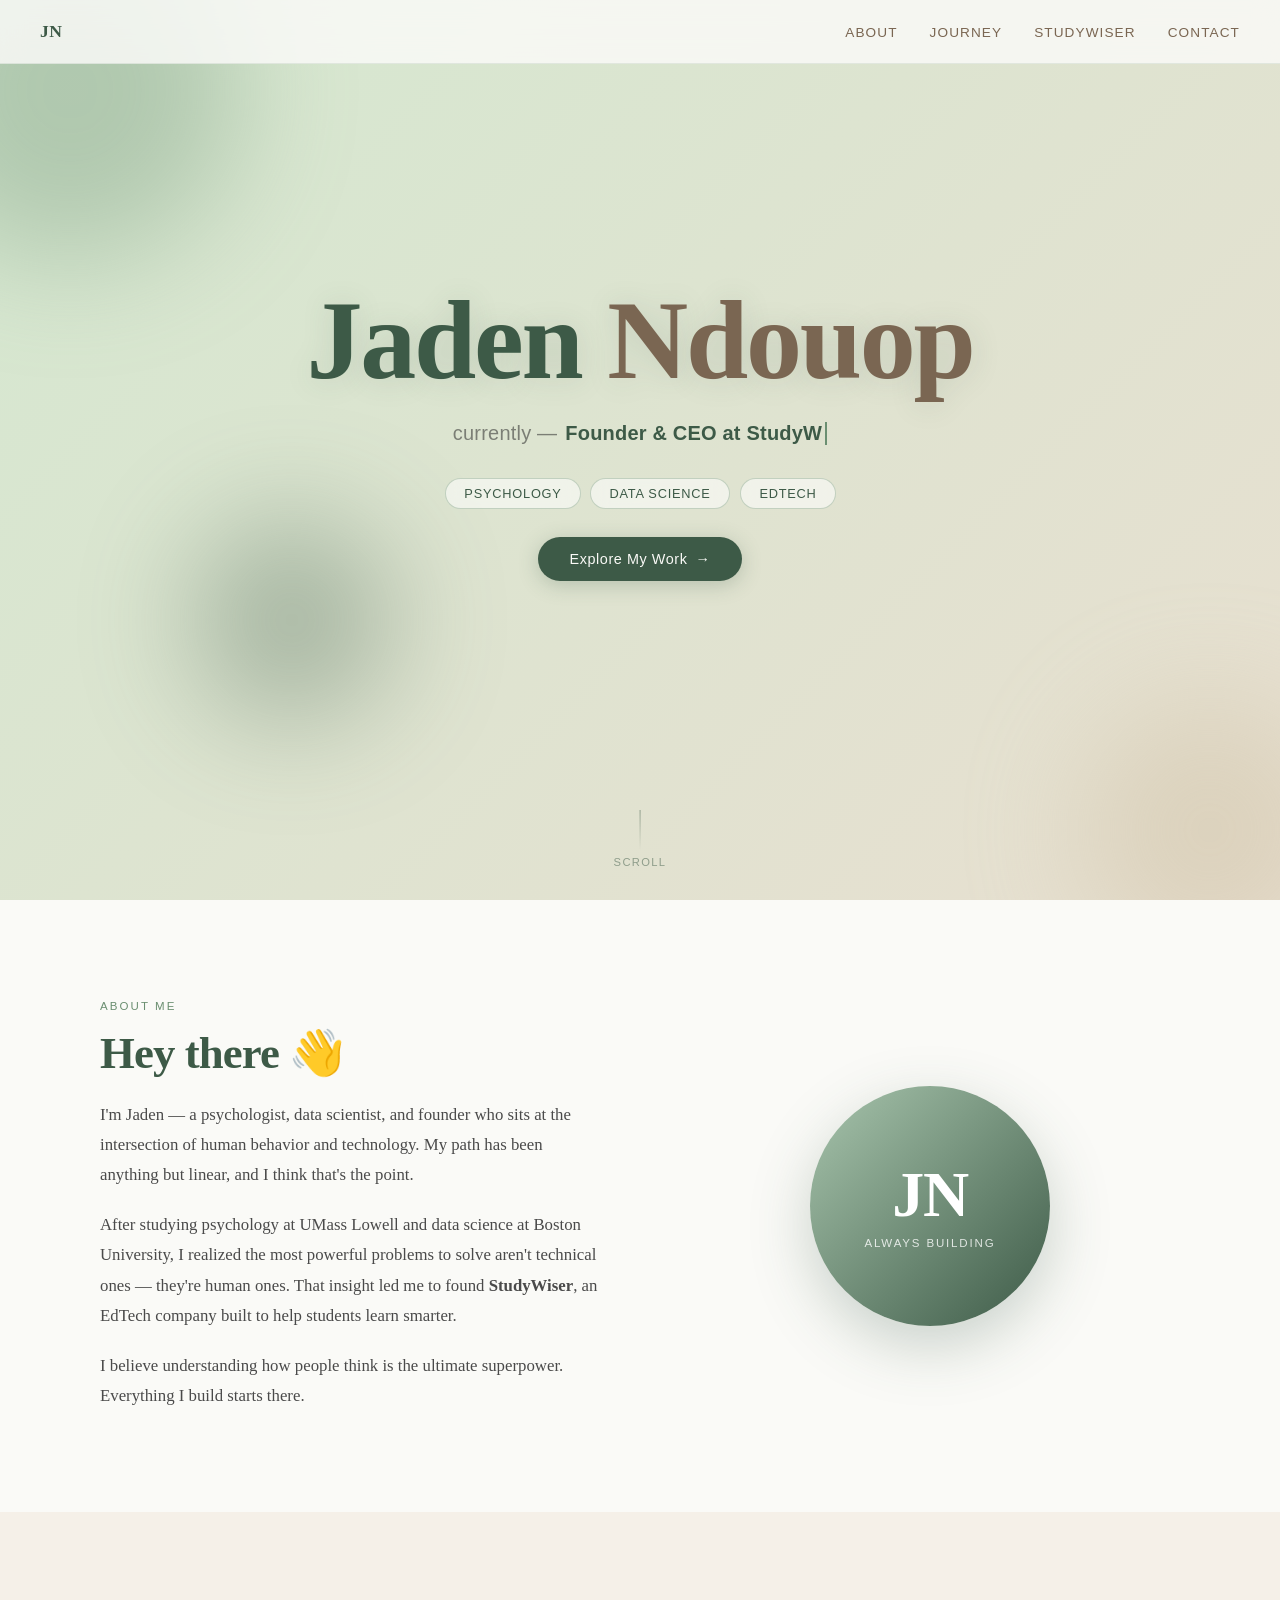
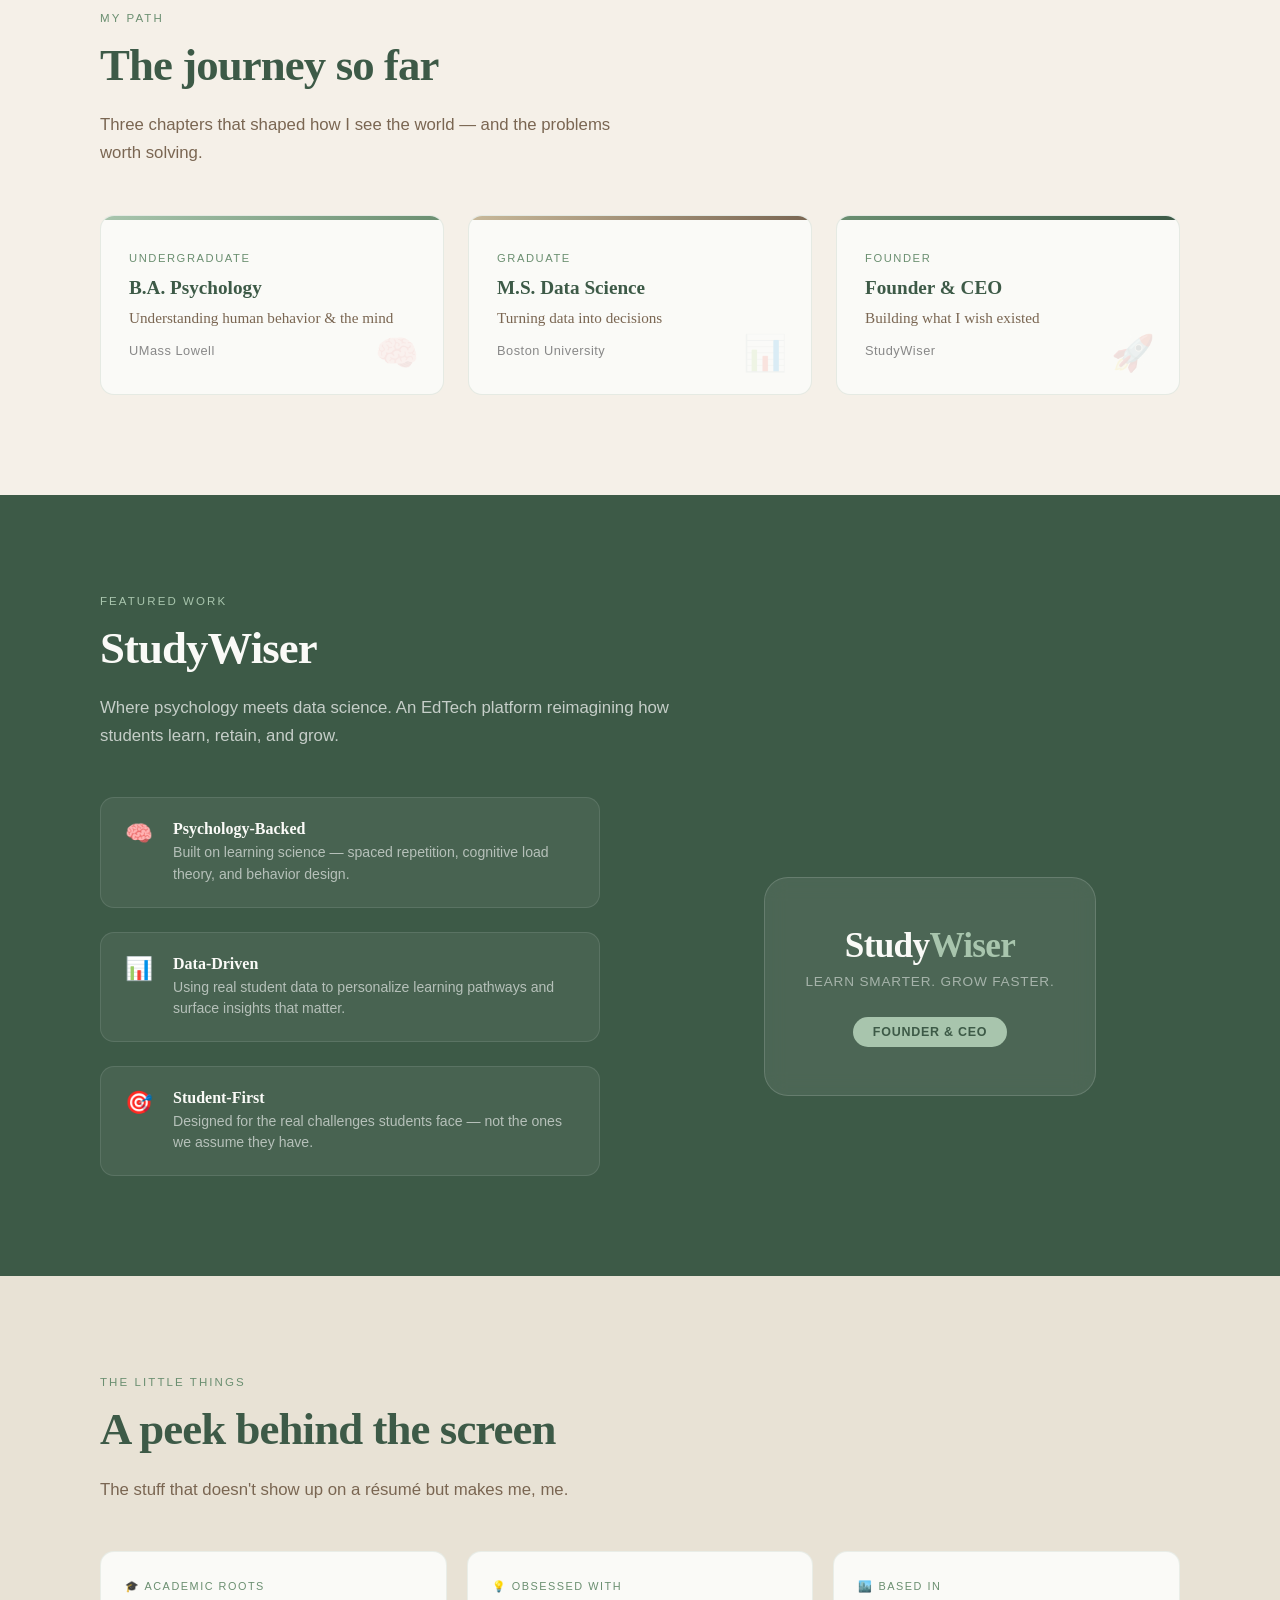
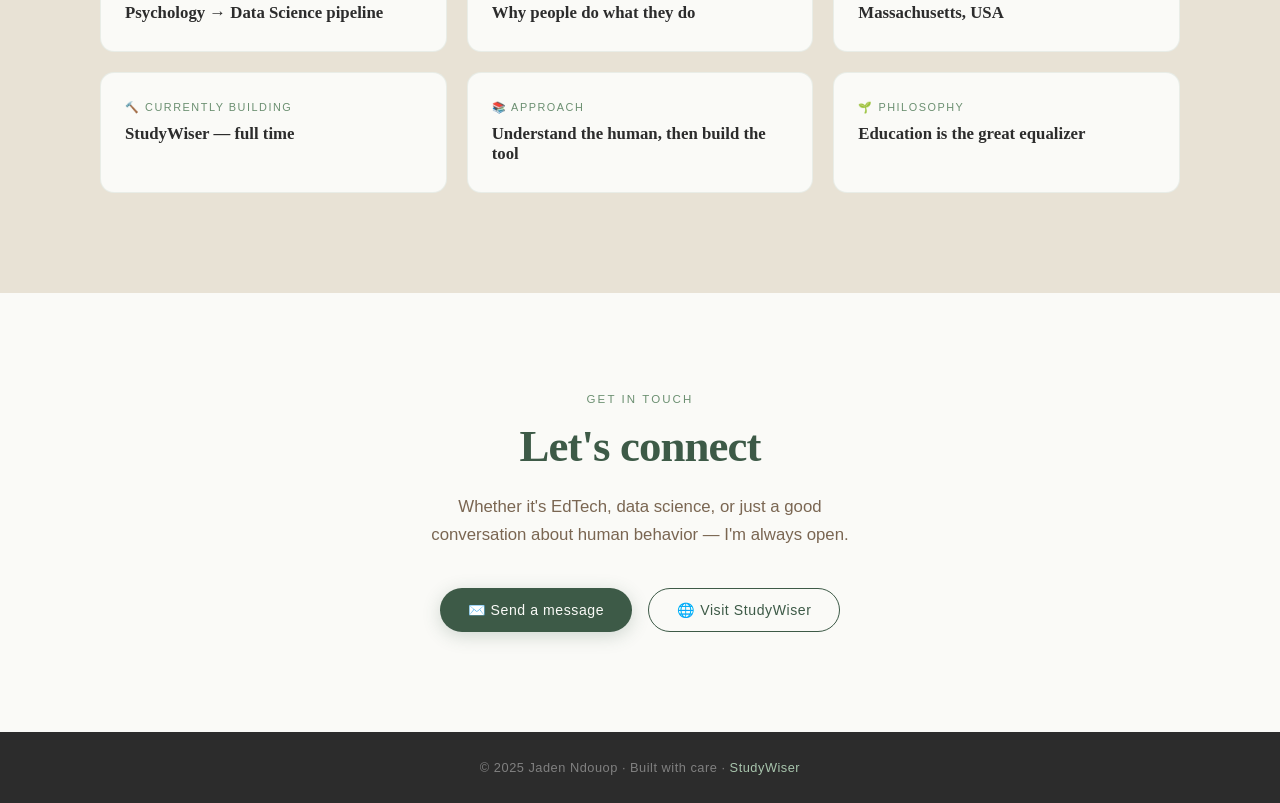
==== index.html @ ffe6efa4 "Redesign: dynamic hero, animations, earthy green palette" ====
<!DOCTYPE html>
<html lang="en">
<head>
  <meta charset="UTF-8" />
  <meta name="viewport" content="width=device-width, initial-scale=1.0" />
  <title>Jaden Ndouop</title>
  <link rel="icon" type="image/svg+xml" href="favicon.svg" />
  <style>
    /* ── Design Tokens ── */
    :root {
      --sage:      #6B8F71;
      --sage-dark: #3D5A47;
      --sage-light:#A8C5AD;
      --beige:     #F5F0E8;
      --beige-dark:#E8E2D5;
      --tan:       #C8B99A;
      --brown:     #7A6652;
      --charcoal:  #2C2C2C;
      --white:     #FAFAF7;
      --radius:    14px;
      --nav-h:     64px;
    }

    /* ── Reset ── */
    *, *::before, *::after { box-sizing: border-box; margin: 0; padding: 0; }
    html { scroll-behavior: smooth; }
    body {
      font-family: 'Georgia', 'Times New Roman', serif;
      background: var(--white);
      color: var(--charcoal);
      overflow-x: hidden;
    }

    /* ── Nav ── */
    nav {
      position: fixed; top: 0; left: 0; right: 0;
      height: var(--nav-h);
      display: flex; align-items: center; justify-content: space-between;
      padding: 0 40px;
      background: rgba(250,250,247,0.85);
      backdrop-filter: blur(12px);
      border-bottom: 1px solid rgba(107,143,113,0.15);
      z-index: 100;
      transition: box-shadow 0.3s;
    }
    nav.scrolled { box-shadow: 0 2px 20px rgba(61,90,71,0.1); }
    .nav-logo {
      font-size: 1.1rem; font-weight: 700; letter-spacing: 0.02em;
      color: var(--sage-dark); text-decoration: none;
    }
    .nav-links { display: flex; gap: 32px; list-style: none; }
    .nav-links a {
      font-family: 'Helvetica Neue', Arial, sans-serif;
      font-size: 0.85rem; letter-spacing: 0.08em; text-transform: uppercase;
      color: var(--brown); text-decoration: none;
      transition: color 0.2s;
    }
    .nav-links a:hover { color: var(--sage-dark); }

    /* ── Hero ── */
    #hero {
      min-height: 100vh;
      display: flex; align-items: center; justify-content: center;
      text-align: center;
      position: relative;
      overflow: hidden;
      padding-top: var(--nav-h);
    }
    .hero-bg {
      position: absolute; inset: 0;
      background: linear-gradient(135deg,
        #d4e8d0 0%, #e8dfd0 25%, #c8ddc8 50%, #e0d5c0 75%, #b8d4bc 100%);
      background-size: 400% 400%;
      animation: gradientShift 12s ease infinite;
    }
    @keyframes gradientShift {
      0%   { background-position: 0% 50%; }
      50%  { background-position: 100% 50%; }
      100% { background-position: 0% 50%; }
    }
    .orb {
      position: absolute; border-radius: 50%;
      filter: blur(60px); opacity: 0.35;
      animation: float 8s ease-in-out infinite;
    }
    .orb-1 { width:340px; height:340px; background:#6B8F71; top:-80px; left:-100px; animation-delay:0s; }
    .orb-2 { width:260px; height:260px; background:#C8B99A; bottom:-60px; right:-60px; animation-delay:-3s; }
    .orb-3 { width:200px; height:200px; background:#3D5A47; bottom:20%; left:15%; animation-delay:-5s; }
    @keyframes float {
      0%,100% { transform: translateY(0px) scale(1); }
      50%      { transform: translateY(-30px) scale(1.05); }
    }
    .hero-content {
      position: relative; z-index: 2;
      display: flex; flex-direction: column; align-items: center; gap: 18px;
    }
    .hero-name {
      font-size: clamp(3rem, 9vw, 7rem);
      font-weight: 700; letter-spacing: -0.02em;
      color: var(--sage-dark);
      text-shadow: 0 2px 30px rgba(61,90,71,0.15);
      line-height: 1;
    }
    .hero-name span { color: var(--brown); }

    .hero-typing-wrap {
      font-family: 'Helvetica Neue', Arial, sans-serif;
      font-size: clamp(0.95rem, 2.2vw, 1.25rem);
      color: var(--charcoal);
      letter-spacing: 0.01em;
      min-height: 2em;
      display: flex; align-items: center; gap: 8px;
    }
    .typing-label { opacity: 0.55; }
    #typing-text {
      color: var(--sage-dark);
      font-weight: 600;
      border-right: 2px solid var(--sage);
      padding-right: 3px;
      white-space: nowrap;
      animation: blink 0.75s step-end infinite;
    }
    @keyframes blink { 0%,100%{border-color:var(--sage);} 50%{border-color:transparent;} }

    .hero-pills {
      display: flex; flex-wrap: wrap; gap: 10px; justify-content: center;
      margin-top: 6px;
    }
    .pill {
      font-family: 'Helvetica Neue', Arial, sans-serif;
      font-size: 0.8rem; letter-spacing: 0.06em; text-transform: uppercase;
      background: rgba(255,255,255,0.55);
      border: 1px solid rgba(107,143,113,0.35);
      color: var(--sage-dark);
      padding: 7px 18px; border-radius: 999px;
      backdrop-filter: blur(8px);
    }
    .hero-cta {
      margin-top: 10px;
      display: inline-flex; align-items: center; gap: 8px;
      background: var(--sage-dark);
      color: var(--white);
      font-family: 'Helvetica Neue', Arial, sans-serif;
      font-size: 0.9rem; letter-spacing: 0.04em;
      padding: 14px 32px; border-radius: 999px;
      text-decoration: none;
      transition: background 0.25s, transform 0.2s, box-shadow 0.25s;
      box-shadow: 0 4px 20px rgba(61,90,71,0.25);
    }
    .hero-cta:hover {
      background: var(--sage);
      transform: translateY(-2px);
      box-shadow: 0 8px 28px rgba(61,90,71,0.3);
    }
    .arrow { display: inline-block; transition: transform 0.2s; }
    .hero-cta:hover .arrow { transform: translateX(4px); }

    .scroll-hint {
      position: absolute; bottom: 32px; left: 50%; transform: translateX(-50%);
      display: flex; flex-direction: column; align-items: center; gap: 6px;
      color: var(--sage-dark); opacity: 0.5;
      font-family: 'Helvetica Neue', Arial, sans-serif;
      font-size: 0.7rem; letter-spacing: 0.12em; text-transform: uppercase;
    }
    .scroll-dot {
      width: 1px; height: 40px;
      background: linear-gradient(to bottom, var(--sage-dark), transparent);
      animation: scrollLine 1.8s ease-in-out infinite;
    }
    @keyframes scrollLine {
      0%   { opacity:0; transform: scaleY(0); transform-origin: top; }
      50%  { opacity:1; }
      100% { opacity:0; transform: scaleY(1); transform-origin: top; }
    }

    /* ── Sections shared ── */
    section { padding: 100px 40px; }
    .section-label {
      font-family: 'Helvetica Neue', Arial, sans-serif;
      font-size: 0.72rem; letter-spacing: 0.18em; text-transform: uppercase;
      color: var(--sage); margin-bottom: 16px;
    }
    .section-title {
      font-size: clamp(1.8rem, 4vw, 2.8rem);
      font-weight: 700; letter-spacing: -0.02em;
      color: var(--sage-dark); margin-bottom: 20px;
      line-height: 1.15;
    }
    .section-sub {
      font-family: 'Helvetica Neue', Arial, sans-serif;
      font-size: 1.05rem; color: var(--brown);
      max-width: 520px; line-height: 1.65;
    }
    .container { max-width: 1080px; margin: 0 auto; }

    .reveal {
      opacity: 0; transform: translateY(36px);
      transition: opacity 0.7s ease, transform 0.7s ease;
    }
    .reveal.visible { opacity: 1; transform: translateY(0); }

    /* ── About ── */
    #about { background: var(--white); }
    .about-grid {
      display: grid; grid-template-columns: 1fr 1fr; gap: 80px;
      align-items: center;
    }
    .about-text p {
      font-size: 1.05rem; line-height: 1.8; color: #4a4a4a;
      margin-bottom: 20px;
    }
    .about-text p:last-child { margin-bottom: 0; }
    .about-graphic {
      display: flex; align-items: center; justify-content: center;
    }
    .initials-circle {
      width: 240px; height: 240px; border-radius: 50%;
      background: linear-gradient(135deg, var(--sage-light), var(--sage-dark));
      display: flex; flex-direction: column;
      align-items: center; justify-content: center;
      color: white; box-shadow: 0 20px 60px rgba(61,90,71,0.25);
    }
    .initials-circle .initials {
      font-size: 4rem; font-weight: 700; letter-spacing: -0.02em;
      line-height: 1;
    }
    .initials-circle .caption {
      font-family: 'Helvetica Neue', Arial, sans-serif;
      font-size: 0.72rem; letter-spacing: 0.16em; text-transform: uppercase;
      margin-top: 10px; opacity: 0.8;
    }

    /* ── Journey ── */
    #journey { background: var(--beige); }
    .journey-cards {
      display: grid; grid-template-columns: repeat(3, 1fr); gap: 24px;
      margin-top: 48px;
    }
    .j-card {
      background: var(--white);
      border-radius: var(--radius);
      padding: 36px 28px;
      border: 1px solid rgba(107,143,113,0.15);
      position: relative; overflow: hidden;
      transition: transform 0.3s, box-shadow 0.3s;
    }
    .j-card::before {
      content: '';
      position: absolute; top:0; left:0; right:0; height: 4px;
    }
    .j-card.card-1::before { background: linear-gradient(90deg, var(--sage-light), var(--sage)); }
    .j-card.card-2::before { background: linear-gradient(90deg, var(--tan), var(--brown)); }
    .j-card.card-3::before { background: linear-gradient(90deg, var(--sage), var(--sage-dark)); }
    .j-card:hover { transform: translateY(-6px); box-shadow: 0 16px 40px rgba(61,90,71,0.12); }
    .j-card .degree-type {
      font-family: 'Helvetica Neue', Arial, sans-serif;
      font-size: 0.7rem; letter-spacing: 0.14em; text-transform: uppercase;
      color: var(--sage); margin-bottom: 12px;
    }
    .j-card .degree-name {
      font-size: 1.2rem; font-weight: 700; color: var(--sage-dark);
      margin-bottom: 8px; line-height: 1.3;
    }
    .j-card .degree-field {
      font-size: 0.95rem; color: var(--brown); margin-bottom: 16px;
    }
    .j-card .school {
      font-family: 'Helvetica Neue', Arial, sans-serif;
      font-size: 0.8rem; color: #888; letter-spacing: 0.04em;
    }
    .j-card .card-icon {
      position: absolute; bottom: 20px; right: 24px;
      font-size: 2.2rem; opacity: 0.12;
    }

    /* ── StudyWiser Feature ── */
    #studywiser { background: var(--sage-dark); color: var(--white); }
    #studywiser .section-label { color: var(--sage-light); }
    #studywiser .section-title { color: var(--white); }
    #studywiser .section-sub { color: rgba(255,255,255,0.7); max-width: 600px; }
    .sw-layout {
      display: grid; grid-template-columns: 1fr 1fr; gap: 80px;
      align-items: center; margin-top: 48px;
    }
    .sw-features { display: flex; flex-direction: column; gap: 24px; }
    .sw-feature {
      display: flex; align-items: flex-start; gap: 16px;
      background: rgba(255,255,255,0.06);
      border: 1px solid rgba(255,255,255,0.1);
      border-radius: var(--radius); padding: 22px 20px;
      transition: background 0.25s;
    }
    .sw-feature:hover { background: rgba(255,255,255,0.1); }
    .sw-icon {
      font-size: 1.4rem; min-width: 36px; display: flex;
      align-items: center; justify-content: center;
    }
    .sw-feature-text h4 {
      font-size: 1rem; font-weight: 700; margin-bottom: 4px; color: var(--white);
    }
    .sw-feature-text p {
      font-family: 'Helvetica Neue', Arial, sans-serif;
      font-size: 0.88rem; color: rgba(255,255,255,0.6); line-height: 1.5;
    }
    .sw-visual {
      display: flex; align-items: center; justify-content: center;
    }
    .sw-logo-block {
      background: rgba(255,255,255,0.08);
      border: 1px solid rgba(255,255,255,0.15);
      border-radius: 24px; padding: 48px 40px;
      text-align: center;
      backdrop-filter: blur(10px);
    }
    .sw-logo-block .sw-brand {
      font-size: 2.2rem; font-weight: 700; letter-spacing: -0.02em;
      color: var(--white); margin-bottom: 8px;
    }
    .sw-logo-block .sw-brand span { color: var(--sage-light); }
    .sw-logo-block .sw-tagline {
      font-family: 'Helvetica Neue', Arial, sans-serif;
      font-size: 0.85rem; color: rgba(255,255,255,0.5);
      letter-spacing: 0.06em; text-transform: uppercase;
      margin-bottom: 28px;
    }
    .sw-badge {
      display: inline-block;
      background: var(--sage-light);
      color: var(--sage-dark); font-weight: 700;
      font-family: 'Helvetica Neue', Arial, sans-serif;
      font-size: 0.78rem; letter-spacing: 0.06em; text-transform: uppercase;
      padding: 8px 20px; border-radius: 999px;
    }

    /* ── Personal ── */
    #personal { background: var(--beige-dark); }
    .personal-grid {
      display: grid; grid-template-columns: repeat(3, 1fr); gap: 20px;
      margin-top: 48px;
    }
    .p-card {
      background: var(--white); border-radius: var(--radius);
      padding: 28px 24px;
      border: 1px solid rgba(107,143,113,0.12);
      transition: transform 0.25s, box-shadow 0.25s;
    }
    .p-card:hover { transform: translateY(-4px); box-shadow: 0 12px 32px rgba(0,0,0,0.07); }
    .p-card .p-label {
      font-family: 'Helvetica Neue', Arial, sans-serif;
      font-size: 0.68rem; letter-spacing: 0.14em; text-transform: uppercase;
      color: var(--sage); margin-bottom: 10px;
      display: flex; align-items: center; gap: 6px;
    }
    .p-card .p-value {
      font-size: 1.05rem; font-weight: 600; color: var(--charcoal);
    }

    /* ── Contact ── */
    #contact { background: var(--white); text-align: center; }
    #contact .section-sub { margin: 0 auto 40px; text-align: center; max-width: 440px; }
    .contact-links {
      display: flex; gap: 16px; justify-content: center; flex-wrap: wrap;
    }
    .contact-btn {
      display: inline-flex; align-items: center; gap: 8px;
      padding: 13px 28px; border-radius: 999px;
      font-family: 'Helvetica Neue', Arial, sans-serif;
      font-size: 0.88rem; letter-spacing: 0.04em;
      text-decoration: none; transition: transform 0.2s, box-shadow 0.2s;
    }
    .contact-btn:hover { transform: translateY(-2px); }
    .btn-primary {
      background: var(--sage-dark); color: var(--white);
      box-shadow: 0 4px 18px rgba(61,90,71,0.22);
    }
    .btn-primary:hover { box-shadow: 0 8px 28px rgba(61,90,71,0.3); }
    .btn-outline {
      border: 1.5px solid var(--sage-dark); color: var(--sage-dark);
    }
    .btn-outline:hover { background: var(--beige); }

    /* ── Footer ── */
    footer {
      background: var(--charcoal); color: rgba(255,255,255,0.4);
      text-align: center; padding: 28px 40px;
      font-family: 'Helvetica Neue', Arial, sans-serif;
      font-size: 0.8rem; letter-spacing: 0.04em;
    }
    footer a { color: var(--sage-light); text-decoration: none; }

    /* ── Responsive ── */
    @media (max-width: 768px) {
      nav { padding: 0 20px; }
      .nav-links { display: none; }
      section { padding: 70px 20px; }
      .about-grid, .journey-cards, .sw-layout, .personal-grid {
        grid-template-columns: 1fr;
      }
      .about-graphic { order: -1; }
      .initials-circle { width: 160px; height: 160px; }
      .initials-circle .initials { font-size: 2.8rem; }
    }
  </style>
</head>
<body>

  <!-- Nav -->
  <nav id="navbar">
    <a href="#hero" class="nav-logo">JN</a>
    <ul class="nav-links">
      <li><a href="#about">About</a></li>
      <li><a href="#journey">Journey</a></li>
      <li><a href="#studywiser">StudyWiser</a></li>
      <li><a href="#contact">Contact</a></li>
    </ul>
  </nav>

  <!-- Hero -->
  <section id="hero">
    <div class="hero-bg"></div>
    <div class="orb orb-1"></div>
    <div class="orb orb-2"></div>
    <div class="orb orb-3"></div>

    <div class="hero-content">
      <h1 class="hero-name">Jaden <span>Ndouop</span></h1>

      <div class="hero-typing-wrap">
        <span class="typing-label">currently —</span>
        <span id="typing-text"></span>
      </div>

      <div class="hero-pills">
        <span class="pill">Psychology</span>
        <span class="pill">Data Science</span>
        <span class="pill">EdTech</span>
      </div>

      <a href="#about" class="hero-cta">
        Explore My Work <span class="arrow">→</span>
      </a>
    </div>

    <div class="scroll-hint">
      <div class="scroll-dot"></div>
      scroll
    </div>
  </section>

  <!-- About -->
  <section id="about">
    <div class="container">
      <div class="about-grid">
        <div class="about-text reveal">
          <div class="section-label">About Me</div>
          <h2 class="section-title">Hey there 👋</h2>
          <p>
            I'm Jaden — a psychologist, data scientist, and founder who sits at the intersection of human behavior and technology. My path has been anything but linear, and I think that's the point.
          </p>
          <p>
            After studying psychology at UMass Lowell and data science at Boston University, I realized the most powerful problems to solve aren't technical ones — they're human ones. That insight led me to found <strong>StudyWiser</strong>, an EdTech company built to help students learn smarter.
          </p>
          <p>
            I believe understanding how people think is the ultimate superpower. Everything I build starts there.
          </p>
        </div>
        <div class="about-graphic reveal">
          <div class="initials-circle">
            <div class="initials">JN</div>
            <div class="caption">Always Building</div>
          </div>
        </div>
      </div>
    </div>
  </section>

  <!-- Journey -->
  <section id="journey">
    <div class="container">
      <div class="reveal">
        <div class="section-label">My Path</div>
        <h2 class="section-title">The journey so far</h2>
        <p class="section-sub">Three chapters that shaped how I see the world — and the problems worth solving.</p>
      </div>

      <div class="journey-cards">
        <div class="j-card card-1 reveal">
          <div class="degree-type">Undergraduate</div>
          <div class="degree-name">B.A. Psychology</div>
          <div class="degree-field">Understanding human behavior & the mind</div>
          <div class="school">UMass Lowell</div>
          <div class="card-icon">🧠</div>
        </div>
        <div class="j-card card-2 reveal" style="transition-delay:0.1s">
          <div class="degree-type">Graduate</div>
          <div class="degree-name">M.S. Data Science</div>
          <div class="degree-field">Turning data into decisions</div>
          <div class="school">Boston University</div>
          <div class="card-icon">📊</div>
        </div>
        <div class="j-card card-3 reveal" style="transition-delay:0.2s">
          <div class="degree-type">Founder</div>
          <div class="degree-name">Founder & CEO</div>
          <div class="degree-field">Building what I wish existed</div>
          <div class="school">StudyWiser</div>
          <div class="card-icon">🚀</div>
        </div>
      </div>
    </div>
  </section>

  <!-- StudyWiser -->
  <section id="studywiser">
    <div class="container">
      <div class="reveal">
        <div class="section-label">Featured Work</div>
        <h2 class="section-title">StudyWiser</h2>
        <p class="section-sub">Where psychology meets data science. An EdTech platform reimagining how students learn, retain, and grow.</p>
      </div>

      <div class="sw-layout">
        <div class="sw-features reveal">
          <div class="sw-feature">
            <div class="sw-icon">🧠</div>
            <div class="sw-feature-text">
              <h4>Psychology-Backed</h4>
              <p>Built on learning science — spaced repetition, cognitive load theory, and behavior design.</p>
            </div>
          </div>
          <div class="sw-feature">
            <div class="sw-icon">📊</div>
            <div class="sw-feature-text">
              <h4>Data-Driven</h4>
              <p>Using real student data to personalize learning pathways and surface insights that matter.</p>
            </div>
          </div>
          <div class="sw-feature">
            <div class="sw-icon">🎯</div>
            <div class="sw-feature-text">
              <h4>Student-First</h4>
              <p>Designed for the real challenges students face — not the ones we assume they have.</p>
            </div>
          </div>
        </div>

        <div class="sw-visual reveal" style="transition-delay:0.15s">
          <div class="sw-logo-block">
            <div class="sw-brand">Study<span>Wiser</span></div>
            <div class="sw-tagline">Learn Smarter. Grow Faster.</div>
            <span class="sw-badge">Founder & CEO</span>
          </div>
        </div>
      </div>
    </div>
  </section>

  <!-- Personal -->
  <section id="personal">
    <div class="container">
      <div class="reveal">
        <div class="section-label">The Little Things</div>
        <h2 class="section-title">A peek behind the screen</h2>
        <p class="section-sub">The stuff that doesn't show up on a résumé but makes me, me.</p>
      </div>
      <div class="personal-grid">
        <div class="p-card reveal">
          <div class="p-label">🎓 Academic roots</div>
          <div class="p-value">Psychology → Data Science pipeline</div>
        </div>
        <div class="p-card reveal" style="transition-delay:0.05s">
          <div class="p-label">💡 Obsessed with</div>
          <div class="p-value">Why people do what they do</div>
        </div>
        <div class="p-card reveal" style="transition-delay:0.1s">
          <div class="p-label">🏙️ Based in</div>
          <div class="p-value">Massachusetts, USA</div>
        </div>
        <div class="p-card reveal" style="transition-delay:0.15s">
          <div class="p-label">🔨 Currently building</div>
          <div class="p-value">StudyWiser — full time</div>
        </div>
        <div class="p-card reveal" style="transition-delay:0.2s">
          <div class="p-label">📚 Approach</div>
          <div class="p-value">Understand the human, then build the tool</div>
        </div>
        <div class="p-card reveal" style="transition-delay:0.25s">
          <div class="p-label">🌱 Philosophy</div>
          <div class="p-value">Education is the great equalizer</div>
        </div>
      </div>
    </div>
  </section>

  <!-- Contact -->
  <section id="contact">
    <div class="container">
      <div class="reveal">
        <div class="section-label">Get In Touch</div>
        <h2 class="section-title">Let's connect</h2>
        <p class="section-sub">Whether it's EdTech, data science, or just a good conversation about human behavior — I'm always open.</p>
        <div class="contact-links">
          <a href="mailto:info@studywiser.org" class="contact-btn btn-primary">✉️ Send a message</a>
          <a href="https://studywiser.org" target="_blank" class="contact-btn btn-outline">🌐 Visit StudyWiser</a>
        </div>
      </div>
    </div>
  </section>

  <footer>
    <p>© 2025 Jaden Ndouop · Built with care · <a href="https://studywiser.org">StudyWiser</a></p>
  </footer>

  <script>
    // ── Navbar scroll shadow ──
    const navbar = document.getElementById('navbar');
    window.addEventListener('scroll', () => {
      navbar.classList.toggle('scrolled', window.scrollY > 20);
    });

    // ── Typewriter cycling text ──
    const phrases = [
      'Founder & CEO at StudyWiser',
      'M.S. Data Science — Boston University',
      'B.A. Psychology — UMass Lowell',
      'building EdTech that actually works',
    ];
    const el = document.getElementById('typing-text');
    let phraseIdx = 0, charIdx = 0, deleting = false;

    function type() {
      const current = phrases[phraseIdx];
      if (!deleting) {
        el.textContent = current.slice(0, charIdx + 1);
        charIdx++;
        if (charIdx === current.length) {
          deleting = true;
          setTimeout(type, 1800);
          return;
        }
      } else {
        el.textContent = current.slice(0, charIdx - 1);
        charIdx--;
        if (charIdx === 0) {
          deleting = false;
          phraseIdx = (phraseIdx + 1) % phrases.length;
        }
      }
      setTimeout(type, deleting ? 38 : 62);
    }
    setTimeout(type, 600);

    // ── Scroll reveal ──
    const reveals = document.querySelectorAll('.reveal');
    const observer = new IntersectionObserver((entries) => {
      entries.forEach(e => {
        if (e.isIntersecting) {
          e.target.classList.add('visible');
          observer.unobserve(e.target);
        }
      });
    }, { threshold: 0.12 });
    reveals.forEach(r => observer.observe(r));
  </script>
</body>
</html>
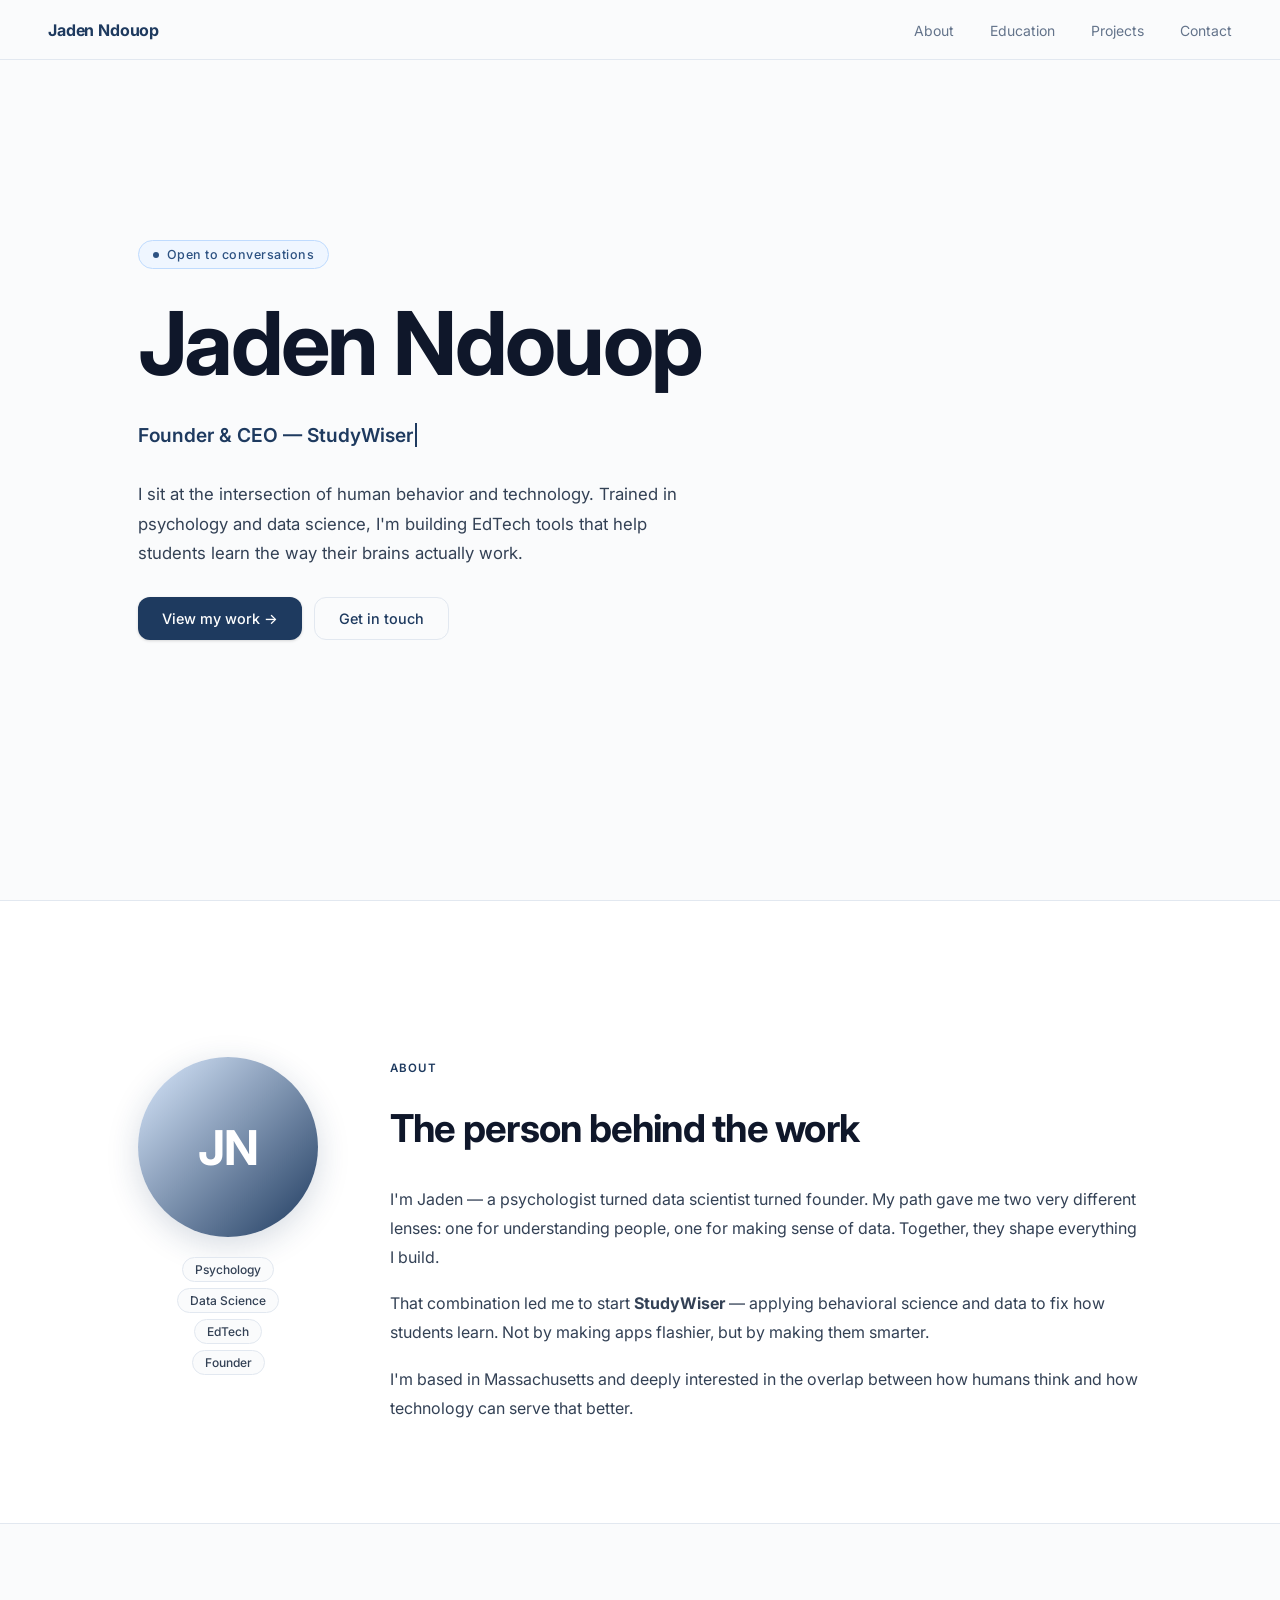
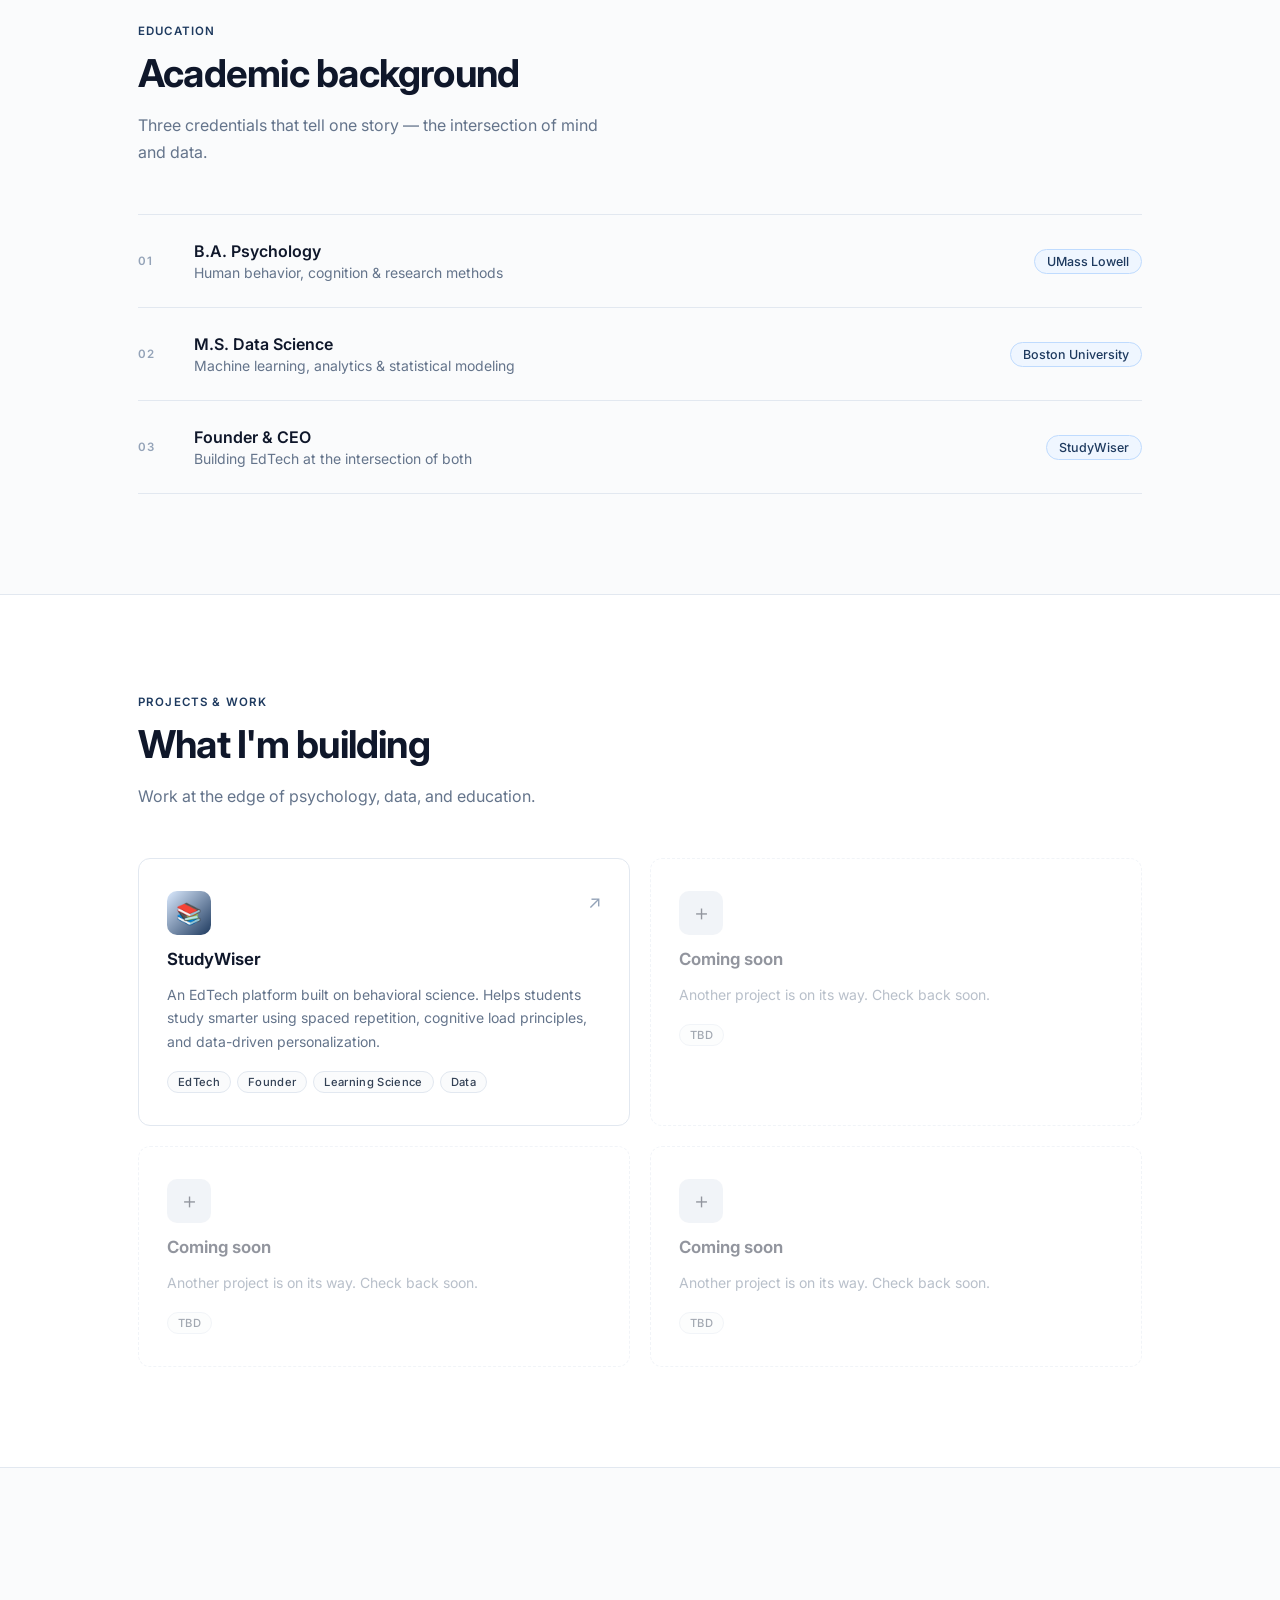
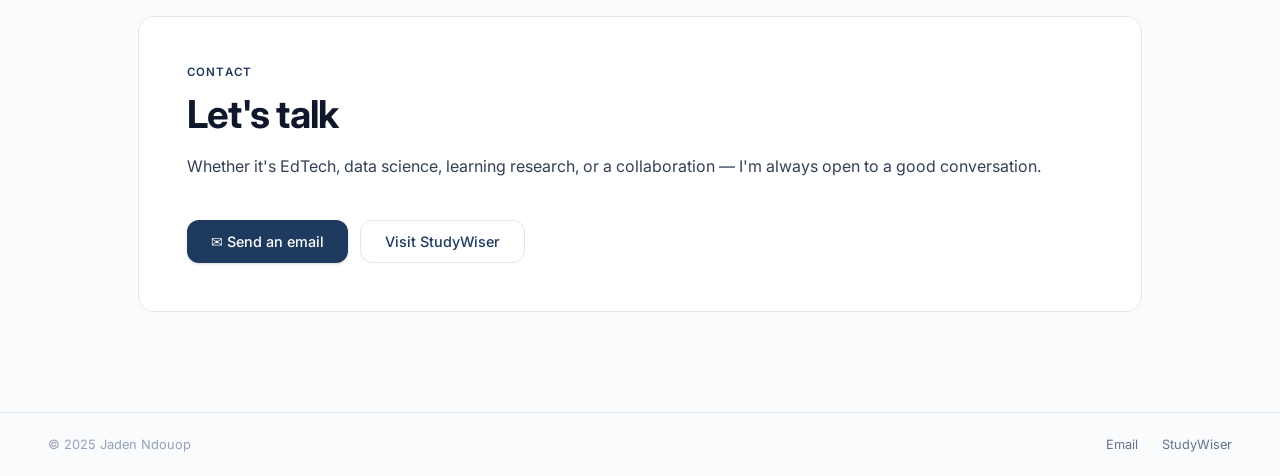
==== commit a846804d: "Redesign: clean navy/slate, projects section, scroll animations" ====
--- a/index.html
+++ b/index.html
@@ -5,30 +5,32 @@
   <meta name="viewport" content="width=device-width, initial-scale=1.0" />
   <title>Jaden Ndouop</title>
   <link rel="icon" type="image/svg+xml" href="favicon.svg" />
+  <link rel="preconnect" href="https://fonts.googleapis.com" />
+  <link href="https://fonts.googleapis.com/css2?family=Inter:wght@300;400;500;600;700&display=swap" rel="stylesheet" />
   <style>
-    /* ── Design Tokens ── */
     :root {
-      --sage:      #6B8F71;
-      --sage-dark: #3D5A47;
-      --sage-light:#A8C5AD;
-      --beige:     #F5F0E8;
-      --beige-dark:#E8E2D5;
-      --tan:       #C8B99A;
-      --brown:     #7A6652;
-      --charcoal:  #2C2C2C;
-      --white:     #FAFAF7;
-      --radius:    14px;
-      --nav-h:     64px;
-    }
-
-    /* ── Reset ── */
+      --navy:       #1E3A5F;
+      --navy-light: #2D5282;
+      --slate:      #334155;
+      --slate-mid:  #64748B;
+      --slate-light:#94A3B8;
+      --border:     #E2E8F0;
+      --bg:         #FAFBFC;
+      --bg-card:    #FFFFFF;
+      --white:      #FFFFFF;
+      --text:       #0F172A;
+      --radius:     12px;
+      --nav-h:      60px;
+    }
+
     *, *::before, *::after { box-sizing: border-box; margin: 0; padding: 0; }
     html { scroll-behavior: smooth; }
     body {
-      font-family: 'Georgia', 'Times New Roman', serif;
-      background: var(--white);
-      color: var(--charcoal);
+      font-family: 'Inter', -apple-system, BlinkMacSystemFont, sans-serif;
+      background: var(--bg);
+      color: var(--text);
       overflow-x: hidden;
+      -webkit-font-smoothing: antialiased;
     }
 
     /* ── Nav ── */
@@ -36,630 +38,451 @@
       position: fixed; top: 0; left: 0; right: 0;
       height: var(--nav-h);
       display: flex; align-items: center; justify-content: space-between;
-      padding: 0 40px;
-      background: rgba(250,250,247,0.85);
-      backdrop-filter: blur(12px);
-      border-bottom: 1px solid rgba(107,143,113,0.15);
+      padding: 0 48px;
+      background: rgba(250,251,252,0.92);
+      backdrop-filter: blur(16px);
+      border-bottom: 1px solid var(--border);
       z-index: 100;
-      transition: box-shadow 0.3s;
-    }
-    nav.scrolled { box-shadow: 0 2px 20px rgba(61,90,71,0.1); }
+    }
     .nav-logo {
-      font-size: 1.1rem; font-weight: 700; letter-spacing: 0.02em;
-      color: var(--sage-dark); text-decoration: none;
-    }
-    .nav-links { display: flex; gap: 32px; list-style: none; }
+      font-size: 1rem; font-weight: 700; letter-spacing: -0.01em;
+      color: var(--navy); text-decoration: none;
+    }
+    .nav-links { display: flex; gap: 36px; list-style: none; }
     .nav-links a {
-      font-family: 'Helvetica Neue', Arial, sans-serif;
-      font-size: 0.85rem; letter-spacing: 0.08em; text-transform: uppercase;
-      color: var(--brown); text-decoration: none;
-      transition: color 0.2s;
-    }
-    .nav-links a:hover { color: var(--sage-dark); }
+      font-size: 0.875rem; color: var(--slate-mid);
+      text-decoration: none; transition: color 0.2s;
+    }
+    .nav-links a:hover { color: var(--navy); }
 
     /* ── Hero ── */
     #hero {
       min-height: 100vh;
+      display: flex; align-items: center;
+      padding: var(--nav-h) 48px 80px;
+      max-width: 1100px; margin: 0 auto;
+    }
+    .hero-inner { display: flex; flex-direction: column; gap: 28px; max-width: 680px; }
+    .hero-tag {
+      display: inline-flex; align-items: center; gap: 8px;
+      background: #EFF6FF; color: var(--navy-light);
+      font-size: 0.78rem; font-weight: 500; letter-spacing: 0.04em;
+      padding: 6px 14px; border-radius: 999px;
+      border: 1px solid #BFDBFE; width: fit-content;
+    }
+    .hero-tag-dot {
+      width: 6px; height: 6px; border-radius: 50%;
+      background: var(--navy-light);
+      animation: pulse 2s ease-in-out infinite;
+    }
+    @keyframes pulse {
+      0%,100% { opacity:1; transform:scale(1); }
+      50%      { opacity:0.4; transform:scale(0.8); }
+    }
+    .hero-name {
+      font-size: clamp(2.8rem, 7vw, 5.5rem);
+      font-weight: 700; letter-spacing: -0.03em;
+      color: var(--text); line-height: 1.05;
+    }
+    .hero-typing-row {
+      font-size: clamp(1rem, 2vw, 1.2rem);
+      color: var(--slate-mid); min-height: 1.8em;
+      display: flex; align-items: center;
+    }
+    #typing-text {
+      color: var(--navy); font-weight: 600;
+      border-right: 2px solid var(--navy);
+      padding-right: 2px;
+      animation: blink 0.8s step-end infinite;
+    }
+    @keyframes blink {
+      0%,100% { border-color: var(--navy); }
+      50%      { border-color: transparent; }
+    }
+    .hero-desc {
+      font-size: 1.05rem; line-height: 1.75;
+      color: var(--slate); max-width: 540px;
+    }
+    .hero-actions { display: flex; gap: 12px; flex-wrap: wrap; }
+    .btn {
+      display: inline-flex; align-items: center; gap: 8px;
+      padding: 12px 24px; border-radius: var(--radius);
+      font-size: 0.9rem; font-weight: 500;
+      text-decoration: none; transition: all 0.2s;
+    }
+    .btn-navy {
+      background: var(--navy); color: white;
+      box-shadow: 0 1px 3px rgba(0,0,0,0.15);
+    }
+    .btn-navy:hover {
+      background: var(--navy-light); transform: translateY(-1px);
+      box-shadow: 0 4px 16px rgba(30,58,95,0.25);
+    }
+    .btn-ghost {
+      background: transparent; color: var(--navy);
+      border: 1.5px solid var(--border);
+    }
+    .btn-ghost:hover { border-color: var(--navy); background: #EFF6FF; }
+
+    /* ── Shared ── */
+    .section-wrap { max-width: 1100px; margin: 0 auto; padding: 100px 48px; }
+    .section-label {
+      font-size: 0.72rem; font-weight: 600; letter-spacing: 0.1em;
+      text-transform: uppercase; color: var(--navy); margin-bottom: 12px;
+    }
+    .section-title {
+      font-size: clamp(1.6rem, 3.5vw, 2.4rem);
+      font-weight: 700; letter-spacing: -0.02em;
+      color: var(--text); line-height: 1.2; margin-bottom: 16px;
+    }
+    .section-sub {
+      font-size: 1rem; color: var(--slate-mid);
+      line-height: 1.7; max-width: 480px;
+    }
+    .divider { border: none; border-top: 1px solid var(--border); }
+
+    .reveal {
+      opacity: 0; transform: translateY(24px);
+      transition: opacity 0.6s ease, transform 0.6s ease;
+    }
+    .reveal.visible { opacity: 1; transform: translateY(0); }
+
+    /* ── About ── */
+    .about-grid {
+      display: grid; grid-template-columns: auto 1fr; gap: 72px;
+      align-items: start; margin-top: 56px;
+    }
+    .about-left { display: flex; flex-direction: column; align-items: center; gap: 20px; }
+    .about-avatar {
+      width: 180px; height: 180px; border-radius: 50%;
+      background: linear-gradient(135deg, #DBEAFE 0%, #1E3A5F 100%);
       display: flex; align-items: center; justify-content: center;
-      text-align: center;
-      position: relative;
-      overflow: hidden;
-      padding-top: var(--nav-h);
-    }
-    .hero-bg {
-      position: absolute; inset: 0;
-      background: linear-gradient(135deg,
-        #d4e8d0 0%, #e8dfd0 25%, #c8ddc8 50%, #e0d5c0 75%, #b8d4bc 100%);
-      background-size: 400% 400%;
-      animation: gradientShift 12s ease infinite;
-    }
-    @keyframes gradientShift {
-      0%   { background-position: 0% 50%; }
-      50%  { background-position: 100% 50%; }
-      100% { background-position: 0% 50%; }
-    }
-    .orb {
-      position: absolute; border-radius: 50%;
-      filter: blur(60px); opacity: 0.35;
-      animation: float 8s ease-in-out infinite;
-    }
-    .orb-1 { width:340px; height:340px; background:#6B8F71; top:-80px; left:-100px; animation-delay:0s; }
-    .orb-2 { width:260px; height:260px; background:#C8B99A; bottom:-60px; right:-60px; animation-delay:-3s; }
-    .orb-3 { width:200px; height:200px; background:#3D5A47; bottom:20%; left:15%; animation-delay:-5s; }
-    @keyframes float {
-      0%,100% { transform: translateY(0px) scale(1); }
-      50%      { transform: translateY(-30px) scale(1.05); }
-    }
-    .hero-content {
-      position: relative; z-index: 2;
-      display: flex; flex-direction: column; align-items: center; gap: 18px;
-    }
-    .hero-name {
-      font-size: clamp(3rem, 9vw, 7rem);
-      font-weight: 700; letter-spacing: -0.02em;
-      color: var(--sage-dark);
-      text-shadow: 0 2px 30px rgba(61,90,71,0.15);
-      line-height: 1;
-    }
-    .hero-name span { color: var(--brown); }
-
-    .hero-typing-wrap {
-      font-family: 'Helvetica Neue', Arial, sans-serif;
-      font-size: clamp(0.95rem, 2.2vw, 1.25rem);
-      color: var(--charcoal);
-      letter-spacing: 0.01em;
-      min-height: 2em;
-      display: flex; align-items: center; gap: 8px;
-    }
-    .typing-label { opacity: 0.55; }
-    #typing-text {
-      color: var(--sage-dark);
-      font-weight: 600;
-      border-right: 2px solid var(--sage);
-      padding-right: 3px;
-      white-space: nowrap;
-      animation: blink 0.75s step-end infinite;
-    }
-    @keyframes blink { 0%,100%{border-color:var(--sage);} 50%{border-color:transparent;} }
-
-    .hero-pills {
-      display: flex; flex-wrap: wrap; gap: 10px; justify-content: center;
-      margin-top: 6px;
-    }
-    .pill {
-      font-family: 'Helvetica Neue', Arial, sans-serif;
-      font-size: 0.8rem; letter-spacing: 0.06em; text-transform: uppercase;
-      background: rgba(255,255,255,0.55);
-      border: 1px solid rgba(107,143,113,0.35);
-      color: var(--sage-dark);
-      padding: 7px 18px; border-radius: 999px;
-      backdrop-filter: blur(8px);
-    }
-    .hero-cta {
-      margin-top: 10px;
-      display: inline-flex; align-items: center; gap: 8px;
-      background: var(--sage-dark);
-      color: var(--white);
-      font-family: 'Helvetica Neue', Arial, sans-serif;
-      font-size: 0.9rem; letter-spacing: 0.04em;
-      padding: 14px 32px; border-radius: 999px;
-      text-decoration: none;
-      transition: background 0.25s, transform 0.2s, box-shadow 0.25s;
-      box-shadow: 0 4px 20px rgba(61,90,71,0.25);
-    }
-    .hero-cta:hover {
-      background: var(--sage);
-      transform: translateY(-2px);
-      box-shadow: 0 8px 28px rgba(61,90,71,0.3);
-    }
-    .arrow { display: inline-block; transition: transform 0.2s; }
-    .hero-cta:hover .arrow { transform: translateX(4px); }
-
-    .scroll-hint {
-      position: absolute; bottom: 32px; left: 50%; transform: translateX(-50%);
-      display: flex; flex-direction: column; align-items: center; gap: 6px;
-      color: var(--sage-dark); opacity: 0.5;
-      font-family: 'Helvetica Neue', Arial, sans-serif;
-      font-size: 0.7rem; letter-spacing: 0.12em; text-transform: uppercase;
-    }
-    .scroll-dot {
-      width: 1px; height: 40px;
-      background: linear-gradient(to bottom, var(--sage-dark), transparent);
-      animation: scrollLine 1.8s ease-in-out infinite;
-    }
-    @keyframes scrollLine {
-      0%   { opacity:0; transform: scaleY(0); transform-origin: top; }
-      50%  { opacity:1; }
-      100% { opacity:0; transform: scaleY(1); transform-origin: top; }
-    }
-
-    /* ── Sections shared ── */
-    section { padding: 100px 40px; }
-    .section-label {
-      font-family: 'Helvetica Neue', Arial, sans-serif;
-      font-size: 0.72rem; letter-spacing: 0.18em; text-transform: uppercase;
-      color: var(--sage); margin-bottom: 16px;
-    }
-    .section-title {
-      font-size: clamp(1.8rem, 4vw, 2.8rem);
-      font-weight: 700; letter-spacing: -0.02em;
-      color: var(--sage-dark); margin-bottom: 20px;
-      line-height: 1.15;
-    }
-    .section-sub {
-      font-family: 'Helvetica Neue', Arial, sans-serif;
-      font-size: 1.05rem; color: var(--brown);
-      max-width: 520px; line-height: 1.65;
-    }
-    .container { max-width: 1080px; margin: 0 auto; }
-
-    .reveal {
-      opacity: 0; transform: translateY(36px);
-      transition: opacity 0.7s ease, transform 0.7s ease;
-    }
-    .reveal.visible { opacity: 1; transform: translateY(0); }
-
-    /* ── About ── */
-    #about { background: var(--white); }
-    .about-grid {
-      display: grid; grid-template-columns: 1fr 1fr; gap: 80px;
-      align-items: center;
-    }
-    .about-text p {
-      font-size: 1.05rem; line-height: 1.8; color: #4a4a4a;
-      margin-bottom: 20px;
-    }
-    .about-text p:last-child { margin-bottom: 0; }
-    .about-graphic {
+      font-size: 3rem; font-weight: 700; color: white;
+      letter-spacing: -0.03em;
+      box-shadow: 0 8px 32px rgba(30,58,95,0.18);
+    }
+    .about-chips { display: flex; flex-direction: column; gap: 6px; align-items: center; }
+    .chip {
+      font-size: 0.75rem; font-weight: 500; padding: 4px 12px;
+      border-radius: 999px; border: 1px solid var(--border);
+      color: var(--slate); background: var(--bg); white-space: nowrap;
+    }
+    .about-text { display: flex; flex-direction: column; gap: 18px; padding-top: 4px; }
+    .about-text p { font-size: 1rem; line-height: 1.8; color: var(--slate); }
+
+    /* ── Education ── */
+    .edu-list { margin-top: 48px; }
+    .edu-item {
+      display: grid; grid-template-columns: 32px 1fr auto;
+      align-items: center; gap: 24px;
+      padding: 26px 0; border-bottom: 1px solid var(--border);
+    }
+    .edu-item:first-child { border-top: 1px solid var(--border); }
+    .edu-num {
+      font-size: 0.72rem; font-weight: 600; color: var(--slate-light);
+      letter-spacing: 0.06em;
+    }
+    .edu-body { display: flex; flex-direction: column; gap: 3px; }
+    .edu-degree { font-size: 1rem; font-weight: 600; color: var(--text); }
+    .edu-field  { font-size: 0.875rem; color: var(--slate-mid); }
+    .edu-school {
+      font-size: 0.78rem; font-weight: 500; color: var(--navy);
+      background: #EFF6FF; padding: 4px 12px; border-radius: 999px;
+      border: 1px solid #BFDBFE; white-space: nowrap;
+    }
+
+    /* ── Projects ── */
+    .projects-grid {
+      display: grid; grid-template-columns: repeat(2, 1fr); gap: 20px;
+      margin-top: 48px;
+    }
+    .proj-card {
+      background: var(--bg-card); border: 1px solid var(--border);
+      border-radius: var(--radius); padding: 32px 28px;
+      display: flex; flex-direction: column; gap: 14px;
+      transition: border-color 0.2s, box-shadow 0.2s, transform 0.2s;
+      text-decoration: none; color: inherit; cursor: pointer;
+    }
+    .proj-card:hover {
+      border-color: var(--navy);
+      box-shadow: 0 8px 30px rgba(30,58,95,0.1);
+      transform: translateY(-3px);
+    }
+    .proj-card.placeholder {
+      border-style: dashed; opacity: 0.45; pointer-events: none;
+    }
+    .proj-header { display: flex; align-items: flex-start; justify-content: space-between; }
+    .proj-icon {
+      width: 44px; height: 44px; border-radius: 10px;
+      background: linear-gradient(135deg, #DBEAFE, #1E3A5F);
       display: flex; align-items: center; justify-content: center;
-    }
-    .initials-circle {
-      width: 240px; height: 240px; border-radius: 50%;
-      background: linear-gradient(135deg, var(--sage-light), var(--sage-dark));
-      display: flex; flex-direction: column;
-      align-items: center; justify-content: center;
-      color: white; box-shadow: 0 20px 60px rgba(61,90,71,0.25);
-    }
-    .initials-circle .initials {
-      font-size: 4rem; font-weight: 700; letter-spacing: -0.02em;
-      line-height: 1;
-    }
-    .initials-circle .caption {
-      font-family: 'Helvetica Neue', Arial, sans-serif;
-      font-size: 0.72rem; letter-spacing: 0.16em; text-transform: uppercase;
-      margin-top: 10px; opacity: 0.8;
-    }
-
-    /* ── Journey ── */
-    #journey { background: var(--beige); }
-    .journey-cards {
-      display: grid; grid-template-columns: repeat(3, 1fr); gap: 24px;
-      margin-top: 48px;
-    }
-    .j-card {
-      background: var(--white);
-      border-radius: var(--radius);
-      padding: 36px 28px;
-      border: 1px solid rgba(107,143,113,0.15);
-      position: relative; overflow: hidden;
-      transition: transform 0.3s, box-shadow 0.3s;
-    }
-    .j-card::before {
-      content: '';
-      position: absolute; top:0; left:0; right:0; height: 4px;
-    }
-    .j-card.card-1::before { background: linear-gradient(90deg, var(--sage-light), var(--sage)); }
-    .j-card.card-2::before { background: linear-gradient(90deg, var(--tan), var(--brown)); }
-    .j-card.card-3::before { background: linear-gradient(90deg, var(--sage), var(--sage-dark)); }
-    .j-card:hover { transform: translateY(-6px); box-shadow: 0 16px 40px rgba(61,90,71,0.12); }
-    .j-card .degree-type {
-      font-family: 'Helvetica Neue', Arial, sans-serif;
-      font-size: 0.7rem; letter-spacing: 0.14em; text-transform: uppercase;
-      color: var(--sage); margin-bottom: 12px;
-    }
-    .j-card .degree-name {
-      font-size: 1.2rem; font-weight: 700; color: var(--sage-dark);
-      margin-bottom: 8px; line-height: 1.3;
-    }
-    .j-card .degree-field {
-      font-size: 0.95rem; color: var(--brown); margin-bottom: 16px;
-    }
-    .j-card .school {
-      font-family: 'Helvetica Neue', Arial, sans-serif;
-      font-size: 0.8rem; color: #888; letter-spacing: 0.04em;
-    }
-    .j-card .card-icon {
-      position: absolute; bottom: 20px; right: 24px;
-      font-size: 2.2rem; opacity: 0.12;
-    }
-
-    /* ── StudyWiser Feature ── */
-    #studywiser { background: var(--sage-dark); color: var(--white); }
-    #studywiser .section-label { color: var(--sage-light); }
-    #studywiser .section-title { color: var(--white); }
-    #studywiser .section-sub { color: rgba(255,255,255,0.7); max-width: 600px; }
-    .sw-layout {
-      display: grid; grid-template-columns: 1fr 1fr; gap: 80px;
-      align-items: center; margin-top: 48px;
-    }
-    .sw-features { display: flex; flex-direction: column; gap: 24px; }
-    .sw-feature {
-      display: flex; align-items: flex-start; gap: 16px;
-      background: rgba(255,255,255,0.06);
-      border: 1px solid rgba(255,255,255,0.1);
-      border-radius: var(--radius); padding: 22px 20px;
-      transition: background 0.25s;
-    }
-    .sw-feature:hover { background: rgba(255,255,255,0.1); }
-    .sw-icon {
-      font-size: 1.4rem; min-width: 36px; display: flex;
-      align-items: center; justify-content: center;
-    }
-    .sw-feature-text h4 {
-      font-size: 1rem; font-weight: 700; margin-bottom: 4px; color: var(--white);
-    }
-    .sw-feature-text p {
-      font-family: 'Helvetica Neue', Arial, sans-serif;
-      font-size: 0.88rem; color: rgba(255,255,255,0.6); line-height: 1.5;
-    }
-    .sw-visual {
-      display: flex; align-items: center; justify-content: center;
-    }
-    .sw-logo-block {
-      background: rgba(255,255,255,0.08);
-      border: 1px solid rgba(255,255,255,0.15);
-      border-radius: 24px; padding: 48px 40px;
-      text-align: center;
-      backdrop-filter: blur(10px);
-    }
-    .sw-logo-block .sw-brand {
-      font-size: 2.2rem; font-weight: 700; letter-spacing: -0.02em;
-      color: var(--white); margin-bottom: 8px;
-    }
-    .sw-logo-block .sw-brand span { color: var(--sage-light); }
-    .sw-logo-block .sw-tagline {
-      font-family: 'Helvetica Neue', Arial, sans-serif;
-      font-size: 0.85rem; color: rgba(255,255,255,0.5);
-      letter-spacing: 0.06em; text-transform: uppercase;
-      margin-bottom: 28px;
-    }
-    .sw-badge {
-      display: inline-block;
-      background: var(--sage-light);
-      color: var(--sage-dark); font-weight: 700;
-      font-family: 'Helvetica Neue', Arial, sans-serif;
-      font-size: 0.78rem; letter-spacing: 0.06em; text-transform: uppercase;
-      padding: 8px 20px; border-radius: 999px;
-    }
-
-    /* ── Personal ── */
-    #personal { background: var(--beige-dark); }
-    .personal-grid {
-      display: grid; grid-template-columns: repeat(3, 1fr); gap: 20px;
-      margin-top: 48px;
-    }
-    .p-card {
-      background: var(--white); border-radius: var(--radius);
-      padding: 28px 24px;
-      border: 1px solid rgba(107,143,113,0.12);
-      transition: transform 0.25s, box-shadow 0.25s;
-    }
-    .p-card:hover { transform: translateY(-4px); box-shadow: 0 12px 32px rgba(0,0,0,0.07); }
-    .p-card .p-label {
-      font-family: 'Helvetica Neue', Arial, sans-serif;
-      font-size: 0.68rem; letter-spacing: 0.14em; text-transform: uppercase;
-      color: var(--sage); margin-bottom: 10px;
-      display: flex; align-items: center; gap: 6px;
-    }
-    .p-card .p-value {
-      font-size: 1.05rem; font-weight: 600; color: var(--charcoal);
+      font-size: 1.3rem;
+    }
+    .proj-card.placeholder .proj-icon { background: var(--border); }
+    .proj-arrow {
+      color: var(--slate-light); font-size: 1.1rem;
+      transition: color 0.2s, transform 0.2s;
+    }
+    .proj-card:hover .proj-arrow { color: var(--navy); transform: translate(2px,-2px); }
+    .proj-name  { font-size: 1.05rem; font-weight: 650; color: var(--text); }
+    .proj-desc  { font-size: 0.875rem; line-height: 1.65; color: var(--slate-mid); }
+    .proj-tags  { display: flex; flex-wrap: wrap; gap: 6px; margin-top: 4px; }
+    .proj-tag {
+      font-size: 0.7rem; font-weight: 500; letter-spacing: 0.03em;
+      padding: 3px 10px; border-radius: 999px;
+      background: var(--bg); border: 1px solid var(--border); color: var(--slate);
     }
 
     /* ── Contact ── */
-    #contact { background: var(--white); text-align: center; }
-    #contact .section-sub { margin: 0 auto 40px; text-align: center; max-width: 440px; }
-    .contact-links {
-      display: flex; gap: 16px; justify-content: center; flex-wrap: wrap;
-    }
-    .contact-btn {
-      display: inline-flex; align-items: center; gap: 8px;
-      padding: 13px 28px; border-radius: 999px;
-      font-family: 'Helvetica Neue', Arial, sans-serif;
-      font-size: 0.88rem; letter-spacing: 0.04em;
-      text-decoration: none; transition: transform 0.2s, box-shadow 0.2s;
-    }
-    .contact-btn:hover { transform: translateY(-2px); }
-    .btn-primary {
-      background: var(--sage-dark); color: var(--white);
-      box-shadow: 0 4px 18px rgba(61,90,71,0.22);
-    }
-    .btn-primary:hover { box-shadow: 0 8px 28px rgba(61,90,71,0.3); }
-    .btn-outline {
-      border: 1.5px solid var(--sage-dark); color: var(--sage-dark);
-    }
-    .btn-outline:hover { background: var(--beige); }
+    .contact-inner {
+      display: flex; align-items: center; justify-content: space-between;
+      gap: 40px; flex-wrap: wrap; margin-top: 48px;
+      background: var(--white); border: 1px solid var(--border);
+      border-radius: 16px; padding: 48px;
+    }
+    .contact-text p { font-size: 1rem; color: var(--slate); line-height: 1.7; margin-top: 10px; }
+    .contact-actions { display: flex; gap: 12px; flex-wrap: wrap; }
 
     /* ── Footer ── */
     footer {
-      background: var(--charcoal); color: rgba(255,255,255,0.4);
-      text-align: center; padding: 28px 40px;
-      font-family: 'Helvetica Neue', Arial, sans-serif;
-      font-size: 0.8rem; letter-spacing: 0.04em;
-    }
-    footer a { color: var(--sage-light); text-decoration: none; }
+      border-top: 1px solid var(--border); padding: 24px 48px;
+      display: flex; align-items: center; justify-content: space-between;
+      flex-wrap: wrap; gap: 12px;
+      font-size: 0.8rem; color: var(--slate-light);
+    }
+    footer a { color: var(--slate-mid); text-decoration: none; }
+    footer a:hover { color: var(--navy); }
 
     /* ── Responsive ── */
     @media (max-width: 768px) {
       nav { padding: 0 20px; }
-      .nav-links { display: none; }
-      section { padding: 70px 20px; }
-      .about-grid, .journey-cards, .sw-layout, .personal-grid {
-        grid-template-columns: 1fr;
-      }
-      .about-graphic { order: -1; }
-      .initials-circle { width: 160px; height: 160px; }
-      .initials-circle .initials { font-size: 2.8rem; }
+      .nav-links { gap: 20px; }
+      #hero { padding: 80px 20px 60px; }
+      .section-wrap { padding: 72px 20px; }
+      .about-grid { grid-template-columns: 1fr; gap: 32px; }
+      .about-left { flex-direction: row; align-items: center; gap: 20px; }
+      .about-chips { flex-direction: row; flex-wrap: wrap; }
+      .projects-grid { grid-template-columns: 1fr; }
+      .edu-item { grid-template-columns: 28px 1fr; }
+      .edu-school { display: none; }
+      .contact-inner { flex-direction: column; padding: 32px 24px; }
+      footer { padding: 20px; }
     }
   </style>
 </head>
 <body>
 
   <!-- Nav -->
-  <nav id="navbar">
-    <a href="#hero" class="nav-logo">JN</a>
+  <nav>
+    <a href="#hero" class="nav-logo">Jaden Ndouop</a>
     <ul class="nav-links">
       <li><a href="#about">About</a></li>
-      <li><a href="#journey">Journey</a></li>
-      <li><a href="#studywiser">StudyWiser</a></li>
+      <li><a href="#education">Education</a></li>
+      <li><a href="#projects">Projects</a></li>
       <li><a href="#contact">Contact</a></li>
     </ul>
   </nav>
 
   <!-- Hero -->
   <section id="hero">
-    <div class="hero-bg"></div>
-    <div class="orb orb-1"></div>
-    <div class="orb orb-2"></div>
-    <div class="orb orb-3"></div>
-
-    <div class="hero-content">
-      <h1 class="hero-name">Jaden <span>Ndouop</span></h1>
-
-      <div class="hero-typing-wrap">
-        <span class="typing-label">currently —</span>
+    <div class="hero-inner">
+      <div class="hero-tag">
+        <div class="hero-tag-dot"></div>
+        Open to conversations
+      </div>
+
+      <h1 class="hero-name">Jaden Ndouop</h1>
+
+      <div class="hero-typing-row">
         <span id="typing-text"></span>
       </div>
 
-      <div class="hero-pills">
-        <span class="pill">Psychology</span>
-        <span class="pill">Data Science</span>
-        <span class="pill">EdTech</span>
-      </div>
-
-      <a href="#about" class="hero-cta">
-        Explore My Work <span class="arrow">→</span>
-      </a>
-    </div>
-
-    <div class="scroll-hint">
-      <div class="scroll-dot"></div>
-      scroll
+      <p class="hero-desc">
+        I sit at the intersection of human behavior and technology. Trained in psychology and data science, I'm building EdTech tools that help students learn the way their brains actually work.
+      </p>
+
+      <div class="hero-actions">
+        <a href="#projects" class="btn btn-navy">View my work →</a>
+        <a href="#contact" class="btn btn-ghost">Get in touch</a>
+      </div>
     </div>
   </section>
 
+  <hr class="divider" />
+
   <!-- About -->
-  <section id="about">
-    <div class="container">
+  <section id="about" style="background: var(--white);">
+    <div class="section-wrap">
       <div class="about-grid">
-        <div class="about-text reveal">
-          <div class="section-label">About Me</div>
-          <h2 class="section-title">Hey there 👋</h2>
-          <p>
-            I'm Jaden — a psychologist, data scientist, and founder who sits at the intersection of human behavior and technology. My path has been anything but linear, and I think that's the point.
-          </p>
-          <p>
-            After studying psychology at UMass Lowell and data science at Boston University, I realized the most powerful problems to solve aren't technical ones — they're human ones. That insight led me to found <strong>StudyWiser</strong>, an EdTech company built to help students learn smarter.
-          </p>
-          <p>
-            I believe understanding how people think is the ultimate superpower. Everything I build starts there.
-          </p>
-        </div>
-        <div class="about-graphic reveal">
-          <div class="initials-circle">
-            <div class="initials">JN</div>
-            <div class="caption">Always Building</div>
-          </div>
+        <div class="about-left reveal">
+          <div class="about-avatar">JN</div>
+          <div class="about-chips">
+            <span class="chip">Psychology</span>
+            <span class="chip">Data Science</span>
+            <span class="chip">EdTech</span>
+            <span class="chip">Founder</span>
+          </div>
+        </div>
+        <div class="about-text reveal" style="transition-delay:0.1s">
+          <div class="section-label">About</div>
+          <h2 class="section-title">The person behind the work</h2>
+          <p>I'm Jaden — a psychologist turned data scientist turned founder. My path gave me two very different lenses: one for understanding people, one for making sense of data. Together, they shape everything I build.</p>
+          <p>That combination led me to start <strong>StudyWiser</strong> — applying behavioral science and data to fix how students learn. Not by making apps flashier, but by making them smarter.</p>
+          <p>I'm based in Massachusetts and deeply interested in the overlap between how humans think and how technology can serve that better.</p>
         </div>
       </div>
     </div>
   </section>
 
-  <!-- Journey -->
-  <section id="journey">
-    <div class="container">
+  <hr class="divider" />
+
+  <!-- Education -->
+  <section id="education">
+    <div class="section-wrap">
       <div class="reveal">
-        <div class="section-label">My Path</div>
-        <h2 class="section-title">The journey so far</h2>
-        <p class="section-sub">Three chapters that shaped how I see the world — and the problems worth solving.</p>
-      </div>
-
-      <div class="journey-cards">
-        <div class="j-card card-1 reveal">
-          <div class="degree-type">Undergraduate</div>
-          <div class="degree-name">B.A. Psychology</div>
-          <div class="degree-field">Understanding human behavior & the mind</div>
-          <div class="school">UMass Lowell</div>
-          <div class="card-icon">🧠</div>
-        </div>
-        <div class="j-card card-2 reveal" style="transition-delay:0.1s">
-          <div class="degree-type">Graduate</div>
-          <div class="degree-name">M.S. Data Science</div>
-          <div class="degree-field">Turning data into decisions</div>
-          <div class="school">Boston University</div>
-          <div class="card-icon">📊</div>
-        </div>
-        <div class="j-card card-3 reveal" style="transition-delay:0.2s">
-          <div class="degree-type">Founder</div>
-          <div class="degree-name">Founder & CEO</div>
-          <div class="degree-field">Building what I wish existed</div>
-          <div class="school">StudyWiser</div>
-          <div class="card-icon">🚀</div>
+        <div class="section-label">Education</div>
+        <h2 class="section-title">Academic background</h2>
+        <p class="section-sub">Three credentials that tell one story — the intersection of mind and data.</p>
+      </div>
+      <div class="edu-list">
+        <div class="edu-item reveal" style="transition-delay:0.05s">
+          <div class="edu-num">01</div>
+          <div class="edu-body">
+            <div class="edu-degree">B.A. Psychology</div>
+            <div class="edu-field">Human behavior, cognition & research methods</div>
+          </div>
+          <div class="edu-school">UMass Lowell</div>
+        </div>
+        <div class="edu-item reveal" style="transition-delay:0.12s">
+          <div class="edu-num">02</div>
+          <div class="edu-body">
+            <div class="edu-degree">M.S. Data Science</div>
+            <div class="edu-field">Machine learning, analytics & statistical modeling</div>
+          </div>
+          <div class="edu-school">Boston University</div>
+        </div>
+        <div class="edu-item reveal" style="transition-delay:0.19s">
+          <div class="edu-num">03</div>
+          <div class="edu-body">
+            <div class="edu-degree">Founder & CEO</div>
+            <div class="edu-field">Building EdTech at the intersection of both</div>
+          </div>
+          <div class="edu-school">StudyWiser</div>
         </div>
       </div>
     </div>
   </section>
 
-  <!-- StudyWiser -->
-  <section id="studywiser">
-    <div class="container">
+  <hr class="divider" />
+
+  <!-- Projects -->
+  <section id="projects" style="background: var(--white);">
+    <div class="section-wrap">
       <div class="reveal">
-        <div class="section-label">Featured Work</div>
-        <h2 class="section-title">StudyWiser</h2>
-        <p class="section-sub">Where psychology meets data science. An EdTech platform reimagining how students learn, retain, and grow.</p>
-      </div>
-
-      <div class="sw-layout">
-        <div class="sw-features reveal">
-          <div class="sw-feature">
-            <div class="sw-icon">🧠</div>
-            <div class="sw-feature-text">
-              <h4>Psychology-Backed</h4>
-              <p>Built on learning science — spaced repetition, cognitive load theory, and behavior design.</p>
-            </div>
-          </div>
-          <div class="sw-feature">
-            <div class="sw-icon">📊</div>
-            <div class="sw-feature-text">
-              <h4>Data-Driven</h4>
-              <p>Using real student data to personalize learning pathways and surface insights that matter.</p>
-            </div>
-          </div>
-          <div class="sw-feature">
-            <div class="sw-icon">🎯</div>
-            <div class="sw-feature-text">
-              <h4>Student-First</h4>
-              <p>Designed for the real challenges students face — not the ones we assume they have.</p>
-            </div>
-          </div>
-        </div>
-
-        <div class="sw-visual reveal" style="transition-delay:0.15s">
-          <div class="sw-logo-block">
-            <div class="sw-brand">Study<span>Wiser</span></div>
-            <div class="sw-tagline">Learn Smarter. Grow Faster.</div>
-            <span class="sw-badge">Founder & CEO</span>
-          </div>
-        </div>
+        <div class="section-label">Projects & Work</div>
+        <h2 class="section-title">What I'm building</h2>
+        <p class="section-sub">Work at the edge of psychology, data, and education.</p>
+      </div>
+      <div class="projects-grid">
+
+        <a href="https://studywiser.org" target="_blank" class="proj-card reveal">
+          <div class="proj-header">
+            <div class="proj-icon">📚</div>
+            <span class="proj-arrow">↗</span>
+          </div>
+          <div class="proj-name">StudyWiser</div>
+          <div class="proj-desc">An EdTech platform built on behavioral science. Helps students study smarter using spaced repetition, cognitive load principles, and data-driven personalization.</div>
+          <div class="proj-tags">
+            <span class="proj-tag">EdTech</span>
+            <span class="proj-tag">Founder</span>
+            <span class="proj-tag">Learning Science</span>
+            <span class="proj-tag">Data</span>
+          </div>
+        </a>
+
+        <div class="proj-card placeholder reveal" style="transition-delay:0.08s">
+          <div class="proj-header"><div class="proj-icon">＋</div></div>
+          <div class="proj-name">Coming soon</div>
+          <div class="proj-desc">Another project is on its way. Check back soon.</div>
+          <div class="proj-tags"><span class="proj-tag">TBD</span></div>
+        </div>
+
+        <div class="proj-card placeholder reveal" style="transition-delay:0.16s">
+          <div class="proj-header"><div class="proj-icon">＋</div></div>
+          <div class="proj-name">Coming soon</div>
+          <div class="proj-desc">Another project is on its way. Check back soon.</div>
+          <div class="proj-tags"><span class="proj-tag">TBD</span></div>
+        </div>
+
+        <div class="proj-card placeholder reveal" style="transition-delay:0.24s">
+          <div class="proj-header"><div class="proj-icon">＋</div></div>
+          <div class="proj-name">Coming soon</div>
+          <div class="proj-desc">Another project is on its way. Check back soon.</div>
+          <div class="proj-tags"><span class="proj-tag">TBD</span></div>
+        </div>
+
       </div>
     </div>
   </section>
 
-  <!-- Personal -->
-  <section id="personal">
-    <div class="container">
-      <div class="reveal">
-        <div class="section-label">The Little Things</div>
-        <h2 class="section-title">A peek behind the screen</h2>
-        <p class="section-sub">The stuff that doesn't show up on a résumé but makes me, me.</p>
-      </div>
-      <div class="personal-grid">
-        <div class="p-card reveal">
-          <div class="p-label">🎓 Academic roots</div>
-          <div class="p-value">Psychology → Data Science pipeline</div>
-        </div>
-        <div class="p-card reveal" style="transition-delay:0.05s">
-          <div class="p-label">💡 Obsessed with</div>
-          <div class="p-value">Why people do what they do</div>
-        </div>
-        <div class="p-card reveal" style="transition-delay:0.1s">
-          <div class="p-label">🏙️ Based in</div>
-          <div class="p-value">Massachusetts, USA</div>
-        </div>
-        <div class="p-card reveal" style="transition-delay:0.15s">
-          <div class="p-label">🔨 Currently building</div>
-          <div class="p-value">StudyWiser — full time</div>
-        </div>
-        <div class="p-card reveal" style="transition-delay:0.2s">
-          <div class="p-label">📚 Approach</div>
-          <div class="p-value">Understand the human, then build the tool</div>
-        </div>
-        <div class="p-card reveal" style="transition-delay:0.25s">
-          <div class="p-label">🌱 Philosophy</div>
-          <div class="p-value">Education is the great equalizer</div>
-        </div>
-      </div>
-    </div>
-  </section>
+  <hr class="divider" />
 
   <!-- Contact -->
   <section id="contact">
-    <div class="container">
-      <div class="reveal">
-        <div class="section-label">Get In Touch</div>
-        <h2 class="section-title">Let's connect</h2>
-        <p class="section-sub">Whether it's EdTech, data science, or just a good conversation about human behavior — I'm always open.</p>
-        <div class="contact-links">
-          <a href="mailto:info@studywiser.org" class="contact-btn btn-primary">✉️ Send a message</a>
-          <a href="https://studywiser.org" target="_blank" class="contact-btn btn-outline">🌐 Visit StudyWiser</a>
+    <div class="section-wrap">
+      <div class="contact-inner reveal">
+        <div class="contact-text">
+          <div class="section-label">Contact</div>
+          <h2 class="section-title">Let's talk</h2>
+          <p>Whether it's EdTech, data science, learning research, or a collaboration — I'm always open to a good conversation.</p>
+        </div>
+        <div class="contact-actions">
+          <a href="mailto:info@studywiser.org" class="btn btn-navy">✉ Send an email</a>
+          <a href="https://studywiser.org" target="_blank" class="btn btn-ghost">Visit StudyWiser</a>
         </div>
       </div>
     </div>
   </section>
 
+  <!-- Footer -->
   <footer>
-    <p>© 2025 Jaden Ndouop · Built with care · <a href="https://studywiser.org">StudyWiser</a></p>
+    <span>© 2025 Jaden Ndouop</span>
+    <div style="display:flex; gap:24px;">
+      <a href="mailto:info@studywiser.org">Email</a>
+      <a href="https://studywiser.org" target="_blank">StudyWiser</a>
+    </div>
   </footer>
 
   <script>
-    // ── Navbar scroll shadow ──
-    const navbar = document.getElementById('navbar');
-    window.addEventListener('scroll', () => {
-      navbar.classList.toggle('scrolled', window.scrollY > 20);
-    });
-
-    // ── Typewriter cycling text ──
+    // Typewriter
     const phrases = [
-      'Founder & CEO at StudyWiser',
-      'M.S. Data Science — Boston University',
-      'B.A. Psychology — UMass Lowell',
-      'building EdTech that actually works',
+      'Founder & CEO — StudyWiser',
+      'M.S. Data Science, Boston University',
+      'B.A. Psychology, UMass Lowell',
+      'Building EdTech that actually works',
     ];
     const el = document.getElementById('typing-text');
-    let phraseIdx = 0, charIdx = 0, deleting = false;
-
+    let pi = 0, ci = 0, del = false;
     function type() {
-      const current = phrases[phraseIdx];
-      if (!deleting) {
-        el.textContent = current.slice(0, charIdx + 1);
-        charIdx++;
-        if (charIdx === current.length) {
-          deleting = true;
-          setTimeout(type, 1800);
-          return;
-        }
+      const cur = phrases[pi];
+      if (!del) {
+        el.textContent = cur.slice(0, ++ci);
+        if (ci === cur.length) { del = true; return setTimeout(type, 2000); }
       } else {
-        el.textContent = current.slice(0, charIdx - 1);
-        charIdx--;
-        if (charIdx === 0) {
-          deleting = false;
-          phraseIdx = (phraseIdx + 1) % phrases.length;
-        }
+        el.textContent = cur.slice(0, --ci);
+        if (ci === 0) { del = false; pi = (pi + 1) % phrases.length; }
       }
-      setTimeout(type, deleting ? 38 : 62);
-    }
-    setTimeout(type, 600);
-
-    // ── Scroll reveal ──
-    const reveals = document.querySelectorAll('.reveal');
-    const observer = new IntersectionObserver((entries) => {
+      setTimeout(type, del ? 35 : 58);
+    }
+    setTimeout(type, 400);
+
+    // Scroll reveal
+    const obs = new IntersectionObserver(entries => {
       entries.forEach(e => {
-        if (e.isIntersecting) {
-          e.target.classList.add('visible');
-          observer.unobserve(e.target);
-        }
+        if (e.isIntersecting) { e.target.classList.add('visible'); obs.unobserve(e.target); }
       });
-    }, { threshold: 0.12 });
-    reveals.forEach(r => observer.observe(r));
+    }, { threshold: 0.1 });
+    document.querySelectorAll('.reveal').forEach(r => obs.observe(r));
   </script>
 </body>
 </html>
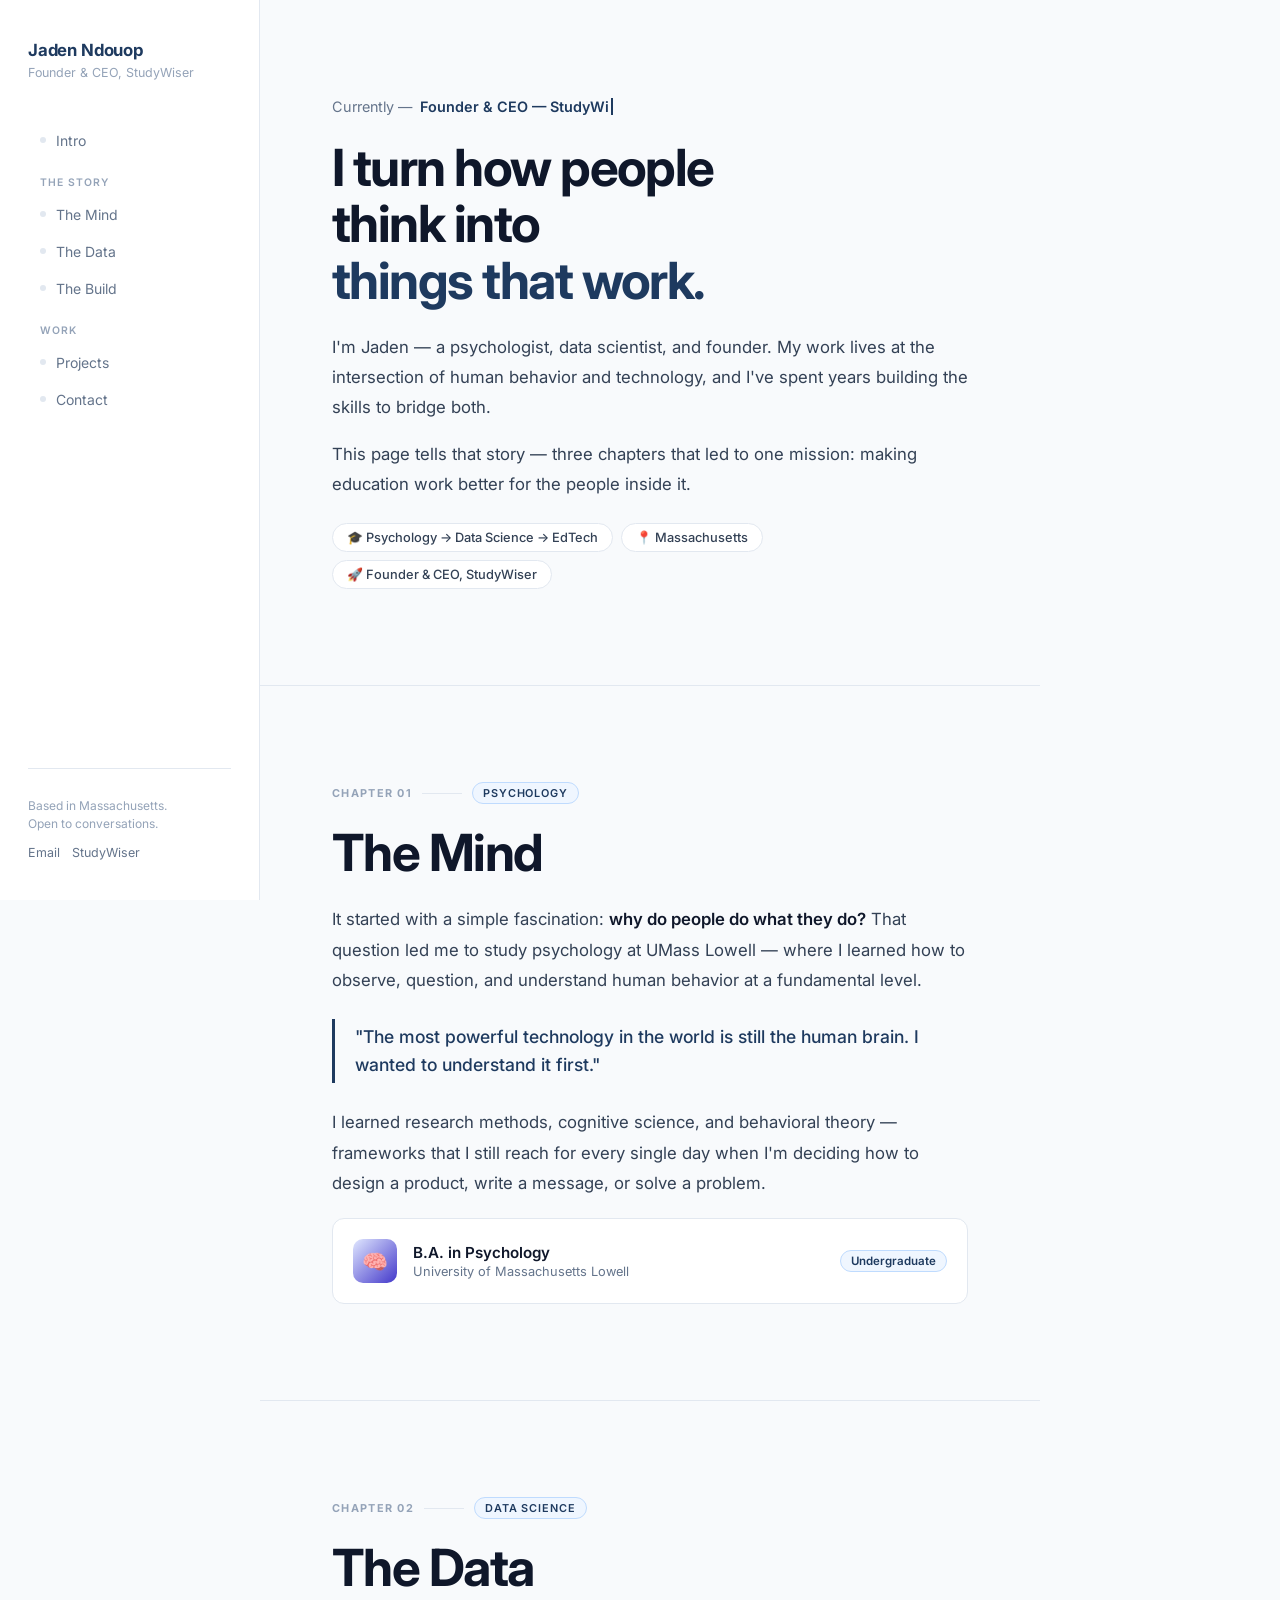
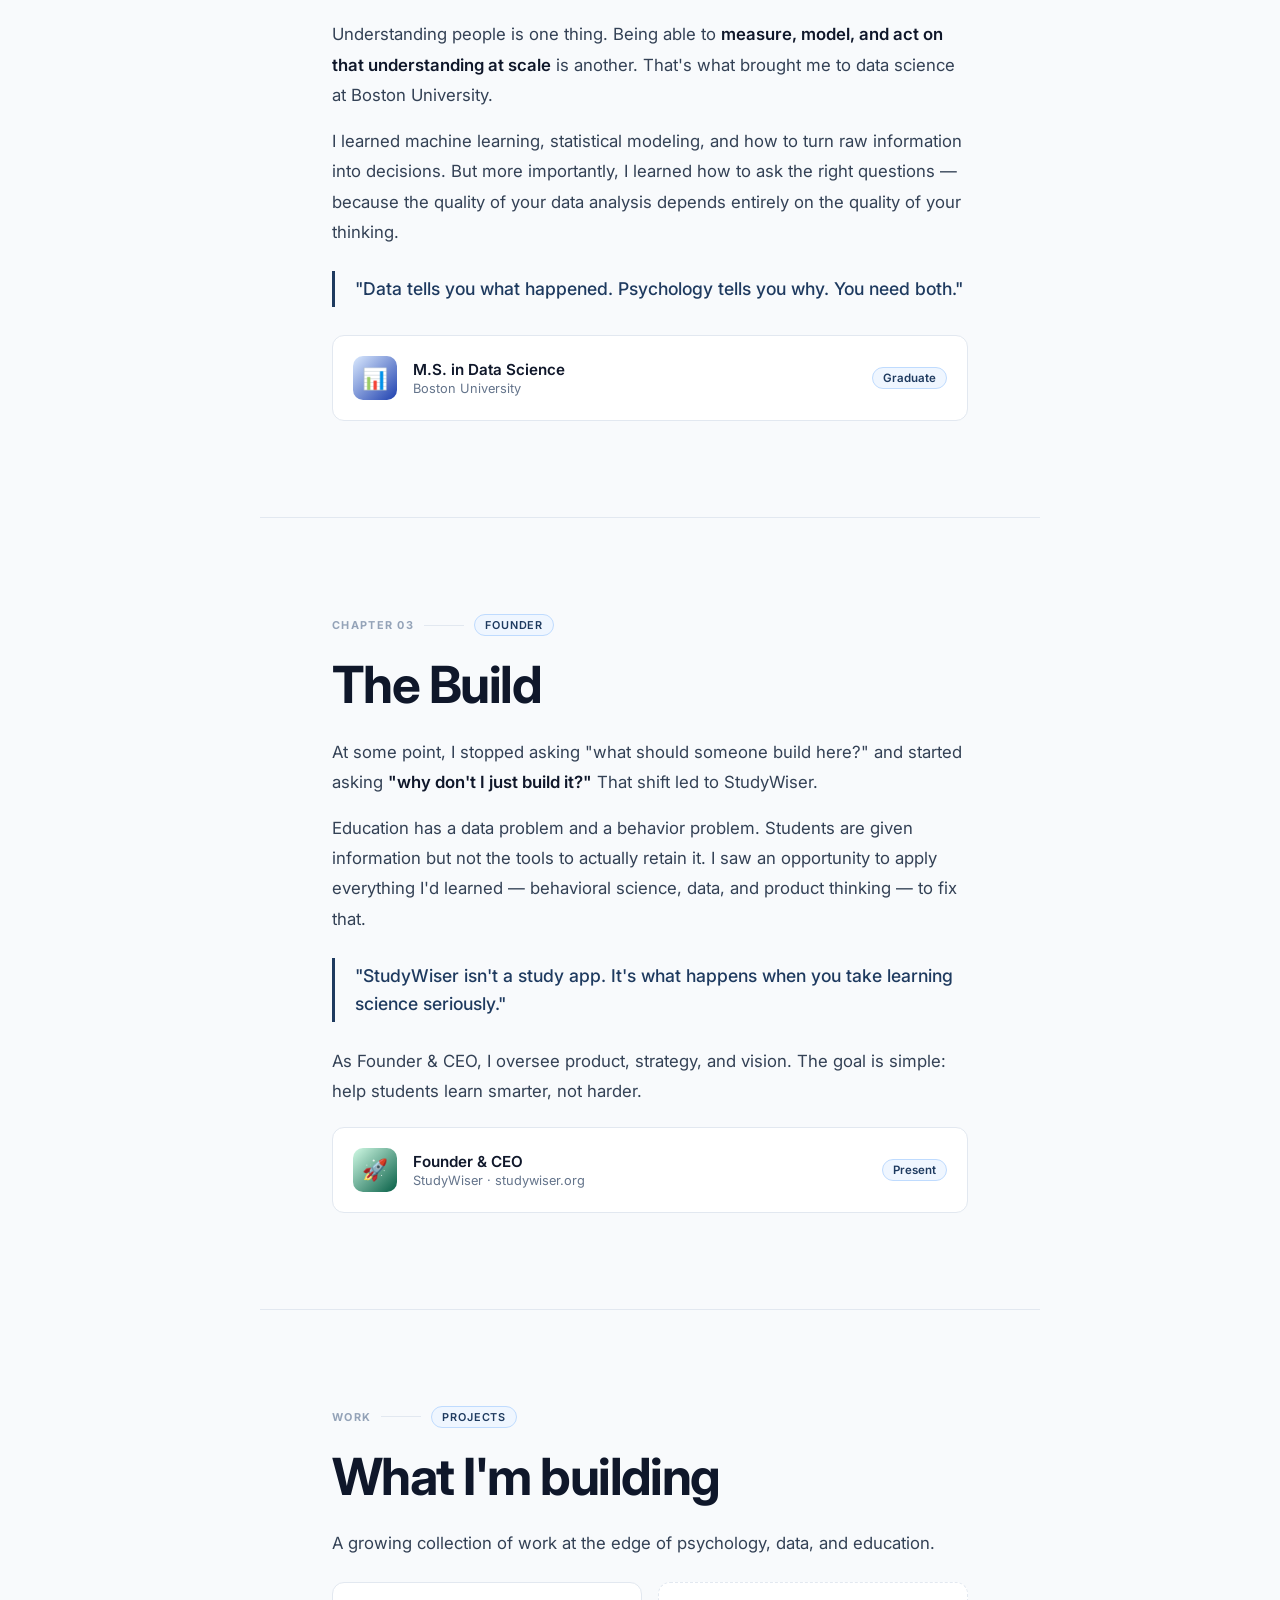
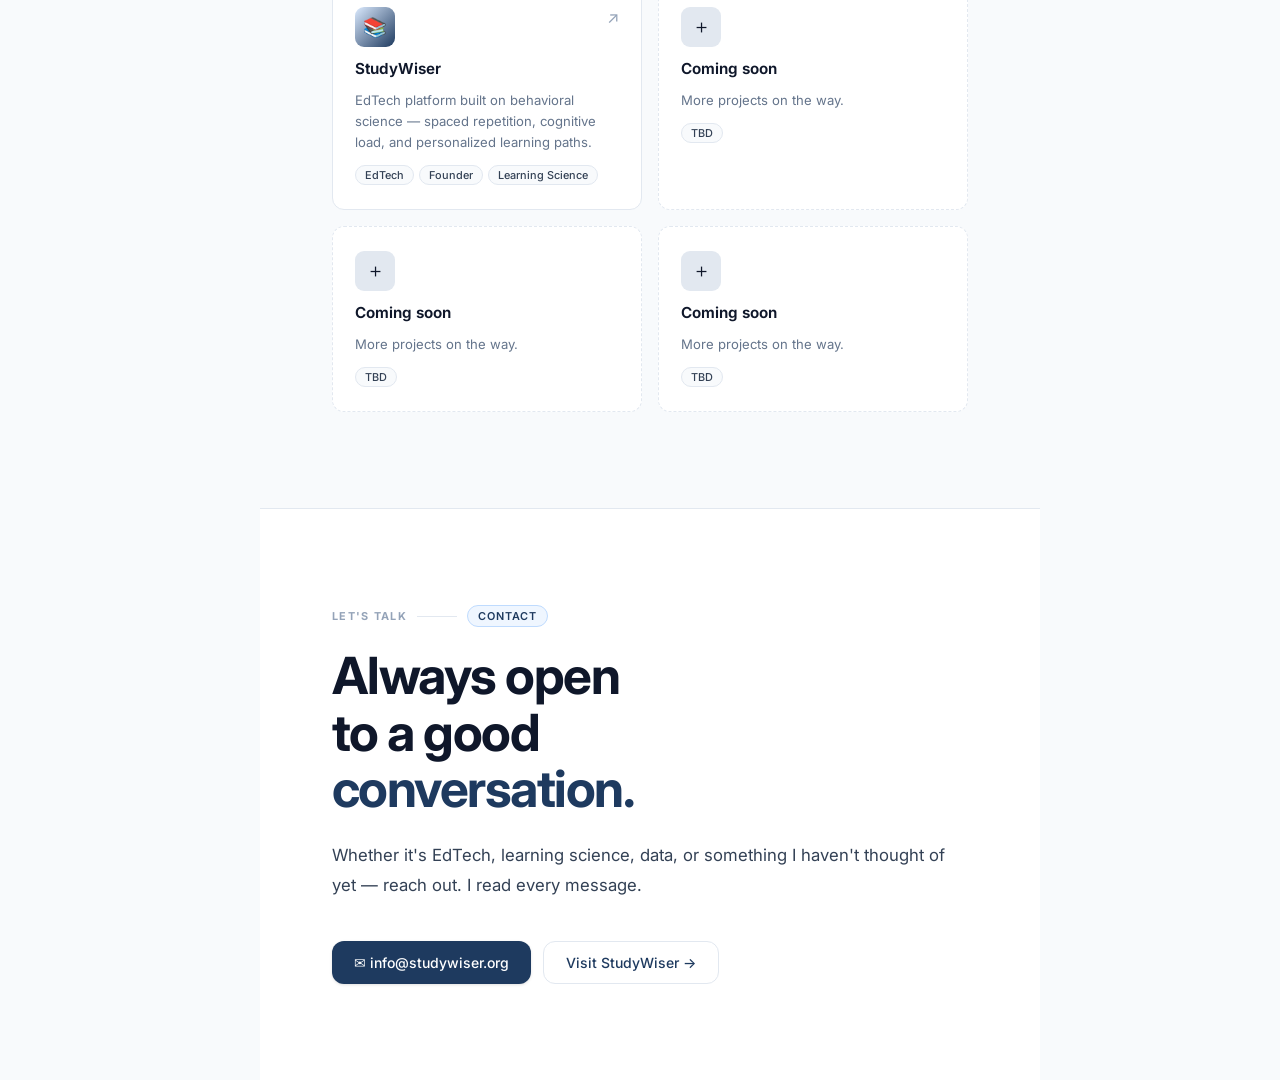
==== commit a35d7ec6: "New layout: sidebar nav + story arc" ====
--- a/index.html
+++ b/index.html
@@ -9,85 +9,329 @@
   <link href="https://fonts.googleapis.com/css2?family=Inter:wght@300;400;500;600;700&display=swap" rel="stylesheet" />
   <style>
     :root {
-      --navy:       #1E3A5F;
-      --navy-light: #2D5282;
-      --slate:      #334155;
-      --slate-mid:  #64748B;
-      --slate-light:#94A3B8;
-      --border:     #E2E8F0;
-      --bg:         #FAFBFC;
-      --bg-card:    #FFFFFF;
-      --white:      #FFFFFF;
-      --text:       #0F172A;
-      --radius:     12px;
-      --nav-h:      60px;
+      --navy:        #1E3A5F;
+      --navy-light:  #2D5282;
+      --slate:       #334155;
+      --slate-mid:   #64748B;
+      --slate-light: #94A3B8;
+      --border:      #E2E8F0;
+      --bg:          #F8FAFC;
+      --white:       #FFFFFF;
+      --text:        #0F172A;
+      --sidebar-w:   260px;
+      --radius:      12px;
     }
 
     *, *::before, *::after { box-sizing: border-box; margin: 0; padding: 0; }
     html { scroll-behavior: smooth; }
     body {
-      font-family: 'Inter', -apple-system, BlinkMacSystemFont, sans-serif;
+      font-family: 'Inter', -apple-system, sans-serif;
       background: var(--bg);
       color: var(--text);
       overflow-x: hidden;
       -webkit-font-smoothing: antialiased;
     }
 
-    /* ── Nav ── */
-    nav {
-      position: fixed; top: 0; left: 0; right: 0;
-      height: var(--nav-h);
-      display: flex; align-items: center; justify-content: space-between;
-      padding: 0 48px;
-      background: rgba(250,251,252,0.92);
-      backdrop-filter: blur(16px);
+    /* ─────────────────────────────────────
+       SIDEBAR
+    ───────────────────────────────────── */
+    #sidebar {
+      position: fixed;
+      top: 0; left: 0; bottom: 0;
+      width: var(--sidebar-w);
+      background: var(--white);
+      border-right: 1px solid var(--border);
+      display: flex;
+      flex-direction: column;
+      padding: 40px 28px;
+      z-index: 50;
+    }
+
+    .sidebar-name {
+      font-size: 1.05rem;
+      font-weight: 700;
+      letter-spacing: -0.01em;
+      color: var(--navy);
+      margin-bottom: 4px;
+      text-decoration: none;
+    }
+    .sidebar-title {
+      font-size: 0.78rem;
+      color: var(--slate-light);
+      margin-bottom: 40px;
+      line-height: 1.5;
+    }
+
+    .sidebar-nav {
+      list-style: none;
+      display: flex;
+      flex-direction: column;
+      gap: 2px;
+      flex: 1;
+    }
+    .sidebar-nav li a {
+      display: flex;
+      align-items: center;
+      gap: 10px;
+      padding: 9px 12px;
+      border-radius: 8px;
+      font-size: 0.875rem;
+      color: var(--slate-mid);
+      text-decoration: none;
+      transition: all 0.18s;
+      position: relative;
+    }
+    .sidebar-nav li a:hover {
+      color: var(--navy);
+      background: var(--bg);
+    }
+    .sidebar-nav li a.active {
+      color: var(--navy);
+      background: #EFF6FF;
+      font-weight: 600;
+    }
+    .nav-dot {
+      width: 6px; height: 6px;
+      border-radius: 50%;
+      background: var(--border);
+      flex-shrink: 0;
+      transition: background 0.2s;
+    }
+    .sidebar-nav li a.active .nav-dot { background: var(--navy); }
+
+    .sidebar-chapter-label {
+      font-size: 0.65rem;
+      font-weight: 600;
+      letter-spacing: 0.1em;
+      text-transform: uppercase;
+      color: var(--slate-light);
+      padding: 16px 12px 6px;
+    }
+
+    .sidebar-footer {
+      padding-top: 28px;
+      border-top: 1px solid var(--border);
+    }
+    .sidebar-footer p {
+      font-size: 0.75rem;
+      color: var(--slate-light);
+      line-height: 1.5;
+      margin-bottom: 12px;
+    }
+    .sidebar-links {
+      display: flex;
+      gap: 12px;
+    }
+    .sidebar-links a {
+      font-size: 0.78rem;
+      color: var(--slate-mid);
+      text-decoration: none;
+      transition: color 0.2s;
+    }
+    .sidebar-links a:hover { color: var(--navy); }
+
+    /* ─────────────────────────────────────
+       MAIN CONTENT
+    ───────────────────────────────────── */
+    #main {
+      margin-left: var(--sidebar-w);
+      min-height: 100vh;
+    }
+
+    /* Each chapter section */
+    .chapter {
+      padding: 96px 72px;
       border-bottom: 1px solid var(--border);
-      z-index: 100;
-    }
-    .nav-logo {
-      font-size: 1rem; font-weight: 700; letter-spacing: -0.01em;
-      color: var(--navy); text-decoration: none;
-    }
-    .nav-links { display: flex; gap: 36px; list-style: none; }
-    .nav-links a {
-      font-size: 0.875rem; color: var(--slate-mid);
-      text-decoration: none; transition: color 0.2s;
-    }
-    .nav-links a:hover { color: var(--navy); }
-
-    /* ── Hero ── */
-    #hero {
-      min-height: 100vh;
-      display: flex; align-items: center;
-      padding: var(--nav-h) 48px 80px;
-      max-width: 1100px; margin: 0 auto;
-    }
-    .hero-inner { display: flex; flex-direction: column; gap: 28px; max-width: 680px; }
-    .hero-tag {
+      max-width: 780px;
+    }
+    .chapter:last-of-type { border-bottom: none; }
+
+    /* Chapter intro label */
+    .chapter-eyebrow {
+      display: flex;
+      align-items: center;
+      gap: 10px;
+      margin-bottom: 20px;
+    }
+    .chapter-num {
+      font-size: 0.68rem;
+      font-weight: 700;
+      letter-spacing: 0.12em;
+      text-transform: uppercase;
+      color: var(--slate-light);
+    }
+    .chapter-line {
+      flex: 1;
+      max-width: 40px;
+      height: 1px;
+      background: var(--border);
+    }
+    .chapter-tag {
+      font-size: 0.68rem;
+      font-weight: 600;
+      letter-spacing: 0.08em;
+      text-transform: uppercase;
+      color: var(--navy);
+      background: #EFF6FF;
+      border: 1px solid #BFDBFE;
+      padding: 3px 10px;
+      border-radius: 999px;
+    }
+
+    .chapter-title {
+      font-size: clamp(2rem, 4vw, 3.2rem);
+      font-weight: 700;
+      letter-spacing: -0.03em;
+      line-height: 1.1;
+      color: var(--text);
+      margin-bottom: 24px;
+    }
+    .chapter-title em {
+      font-style: normal;
+      color: var(--navy);
+    }
+
+    .chapter-body {
+      display: flex;
+      flex-direction: column;
+      gap: 16px;
+    }
+    .chapter-body p {
+      font-size: 1.05rem;
+      line-height: 1.8;
+      color: var(--slate);
+    }
+    .chapter-body strong { color: var(--text); font-weight: 600; }
+
+    /* Pull quote */
+    .pull-quote {
+      border-left: 3px solid var(--navy);
+      padding: 4px 0 4px 20px;
+      margin: 8px 0;
+      font-size: 1.1rem;
+      font-weight: 500;
+      color: var(--navy);
+      line-height: 1.6;
+    }
+
+    /* Info pills row */
+    .info-row {
+      display: flex;
+      flex-wrap: wrap;
+      gap: 8px;
+      margin-top: 8px;
+    }
+    .info-pill {
+      display: flex;
+      align-items: center;
+      gap: 6px;
+      font-size: 0.8rem;
+      font-weight: 500;
+      color: var(--slate);
+      background: var(--white);
+      border: 1px solid var(--border);
+      padding: 6px 14px;
+      border-radius: 999px;
+    }
+
+    /* Credential card */
+    .credential {
+      display: flex;
+      align-items: center;
+      gap: 16px;
+      background: var(--white);
+      border: 1px solid var(--border);
+      border-radius: var(--radius);
+      padding: 20px;
+      margin-top: 4px;
+      transition: box-shadow 0.2s;
+    }
+    .credential:hover { box-shadow: 0 4px 16px rgba(0,0,0,0.06); }
+    .cred-icon {
+      width: 44px; height: 44px;
+      border-radius: 10px;
+      display: flex; align-items: center; justify-content: center;
+      font-size: 1.3rem;
+      flex-shrink: 0;
+    }
+    .cred-body { flex: 1; }
+    .cred-degree { font-size: 0.95rem; font-weight: 600; color: var(--text); }
+    .cred-school { font-size: 0.8rem; color: var(--slate-mid); margin-top: 2px; }
+    .cred-badge {
+      font-size: 0.72rem; font-weight: 600;
+      color: var(--navy); background: #EFF6FF;
+      border: 1px solid #BFDBFE;
+      padding: 3px 10px; border-radius: 999px;
+      white-space: nowrap;
+    }
+
+    /* ── Projects grid ── */
+    .projects-grid {
+      display: grid;
+      grid-template-columns: repeat(2, 1fr);
+      gap: 16px;
+      margin-top: 8px;
+    }
+    .proj-card {
+      background: var(--white);
+      border: 1px solid var(--border);
+      border-radius: var(--radius);
+      padding: 24px 22px;
+      display: flex; flex-direction: column; gap: 12px;
+      text-decoration: none; color: inherit;
+      transition: border-color 0.2s, box-shadow 0.2s, transform 0.2s;
+    }
+    .proj-card:not(.placeholder):hover {
+      border-color: var(--navy);
+      box-shadow: 0 6px 24px rgba(30,58,95,0.1);
+      transform: translateY(-2px);
+    }
+    .proj-card.placeholder {
+      border-style: dashed; opacity: 0.4; pointer-events: none;
+    }
+    .proj-header { display: flex; justify-content: space-between; align-items: flex-start; }
+    .proj-icon {
+      width: 40px; height: 40px; border-radius: 9px;
+      background: linear-gradient(135deg, #DBEAFE, #1E3A5F);
+      display: flex; align-items: center; justify-content: center;
+      font-size: 1.2rem;
+    }
+    .proj-card.placeholder .proj-icon { background: var(--border); }
+    .proj-arrow { color: var(--slate-light); transition: all 0.2s; }
+    .proj-card:hover .proj-arrow { color: var(--navy); transform: translate(2px,-2px); }
+    .proj-name { font-size: 0.95rem; font-weight: 650; color: var(--text); }
+    .proj-desc { font-size: 0.82rem; line-height: 1.6; color: var(--slate-mid); }
+    .proj-tags { display: flex; flex-wrap: wrap; gap: 5px; }
+    .proj-tag {
+      font-size: 0.68rem; font-weight: 500;
+      padding: 2px 9px; border-radius: 999px;
+      background: var(--bg); border: 1px solid var(--border);
+      color: var(--slate);
+    }
+
+    /* ── Contact ── */
+    #contact.chapter {
+      background: var(--white);
+    }
+    .contact-cta {
+      display: flex; gap: 12px; flex-wrap: wrap; margin-top: 24px;
+    }
+    .btn {
       display: inline-flex; align-items: center; gap: 8px;
-      background: #EFF6FF; color: var(--navy-light);
-      font-size: 0.78rem; font-weight: 500; letter-spacing: 0.04em;
-      padding: 6px 14px; border-radius: 999px;
-      border: 1px solid #BFDBFE; width: fit-content;
-    }
-    .hero-tag-dot {
-      width: 6px; height: 6px; border-radius: 50%;
-      background: var(--navy-light);
-      animation: pulse 2s ease-in-out infinite;
-    }
-    @keyframes pulse {
-      0%,100% { opacity:1; transform:scale(1); }
-      50%      { opacity:0.4; transform:scale(0.8); }
-    }
-    .hero-name {
-      font-size: clamp(2.8rem, 7vw, 5.5rem);
-      font-weight: 700; letter-spacing: -0.03em;
-      color: var(--text); line-height: 1.05;
-    }
-    .hero-typing-row {
-      font-size: clamp(1rem, 2vw, 1.2rem);
-      color: var(--slate-mid); min-height: 1.8em;
-      display: flex; align-items: center;
+      padding: 12px 22px; border-radius: var(--radius);
+      font-size: 0.875rem; font-weight: 500;
+      text-decoration: none; transition: all 0.2s;
+    }
+    .btn-navy { background: var(--navy); color: white; box-shadow: 0 1px 3px rgba(0,0,0,0.12); }
+    .btn-navy:hover { background: var(--navy-light); transform: translateY(-1px); box-shadow: 0 4px 14px rgba(30,58,95,0.25); }
+    .btn-ghost { border: 1.5px solid var(--border); color: var(--navy); }
+    .btn-ghost:hover { border-color: var(--navy); background: #EFF6FF; }
+
+    /* ── Hero typing ── */
+    .hero-typing {
+      display: inline-flex; align-items: center; gap: 8px;
+      font-size: 0.9rem; color: var(--slate-mid);
+      margin-bottom: 24px;
     }
     #typing-text {
       color: var(--navy); font-weight: 600;
@@ -99,362 +343,245 @@
       0%,100% { border-color: var(--navy); }
       50%      { border-color: transparent; }
     }
-    .hero-desc {
-      font-size: 1.05rem; line-height: 1.75;
-      color: var(--slate); max-width: 540px;
-    }
-    .hero-actions { display: flex; gap: 12px; flex-wrap: wrap; }
-    .btn {
-      display: inline-flex; align-items: center; gap: 8px;
-      padding: 12px 24px; border-radius: var(--radius);
-      font-size: 0.9rem; font-weight: 500;
-      text-decoration: none; transition: all 0.2s;
-    }
-    .btn-navy {
-      background: var(--navy); color: white;
-      box-shadow: 0 1px 3px rgba(0,0,0,0.15);
-    }
-    .btn-navy:hover {
-      background: var(--navy-light); transform: translateY(-1px);
-      box-shadow: 0 4px 16px rgba(30,58,95,0.25);
-    }
-    .btn-ghost {
-      background: transparent; color: var(--navy);
-      border: 1.5px solid var(--border);
-    }
-    .btn-ghost:hover { border-color: var(--navy); background: #EFF6FF; }
-
-    /* ── Shared ── */
-    .section-wrap { max-width: 1100px; margin: 0 auto; padding: 100px 48px; }
-    .section-label {
-      font-size: 0.72rem; font-weight: 600; letter-spacing: 0.1em;
-      text-transform: uppercase; color: var(--navy); margin-bottom: 12px;
-    }
-    .section-title {
-      font-size: clamp(1.6rem, 3.5vw, 2.4rem);
-      font-weight: 700; letter-spacing: -0.02em;
-      color: var(--text); line-height: 1.2; margin-bottom: 16px;
-    }
-    .section-sub {
-      font-size: 1rem; color: var(--slate-mid);
-      line-height: 1.7; max-width: 480px;
-    }
-    .divider { border: none; border-top: 1px solid var(--border); }
-
+
+    /* ── Scroll reveal ── */
     .reveal {
-      opacity: 0; transform: translateY(24px);
-      transition: opacity 0.6s ease, transform 0.6s ease;
+      opacity: 0; transform: translateY(20px);
+      transition: opacity 0.55s ease, transform 0.55s ease;
     }
     .reveal.visible { opacity: 1; transform: translateY(0); }
 
-    /* ── About ── */
-    .about-grid {
-      display: grid; grid-template-columns: auto 1fr; gap: 72px;
-      align-items: start; margin-top: 56px;
-    }
-    .about-left { display: flex; flex-direction: column; align-items: center; gap: 20px; }
-    .about-avatar {
-      width: 180px; height: 180px; border-radius: 50%;
-      background: linear-gradient(135deg, #DBEAFE 0%, #1E3A5F 100%);
-      display: flex; align-items: center; justify-content: center;
-      font-size: 3rem; font-weight: 700; color: white;
-      letter-spacing: -0.03em;
-      box-shadow: 0 8px 32px rgba(30,58,95,0.18);
-    }
-    .about-chips { display: flex; flex-direction: column; gap: 6px; align-items: center; }
-    .chip {
-      font-size: 0.75rem; font-weight: 500; padding: 4px 12px;
-      border-radius: 999px; border: 1px solid var(--border);
-      color: var(--slate); background: var(--bg); white-space: nowrap;
-    }
-    .about-text { display: flex; flex-direction: column; gap: 18px; padding-top: 4px; }
-    .about-text p { font-size: 1rem; line-height: 1.8; color: var(--slate); }
-
-    /* ── Education ── */
-    .edu-list { margin-top: 48px; }
-    .edu-item {
-      display: grid; grid-template-columns: 32px 1fr auto;
-      align-items: center; gap: 24px;
-      padding: 26px 0; border-bottom: 1px solid var(--border);
-    }
-    .edu-item:first-child { border-top: 1px solid var(--border); }
-    .edu-num {
-      font-size: 0.72rem; font-weight: 600; color: var(--slate-light);
-      letter-spacing: 0.06em;
-    }
-    .edu-body { display: flex; flex-direction: column; gap: 3px; }
-    .edu-degree { font-size: 1rem; font-weight: 600; color: var(--text); }
-    .edu-field  { font-size: 0.875rem; color: var(--slate-mid); }
-    .edu-school {
-      font-size: 0.78rem; font-weight: 500; color: var(--navy);
-      background: #EFF6FF; padding: 4px 12px; border-radius: 999px;
-      border: 1px solid #BFDBFE; white-space: nowrap;
-    }
-
-    /* ── Projects ── */
-    .projects-grid {
-      display: grid; grid-template-columns: repeat(2, 1fr); gap: 20px;
-      margin-top: 48px;
-    }
-    .proj-card {
-      background: var(--bg-card); border: 1px solid var(--border);
-      border-radius: var(--radius); padding: 32px 28px;
-      display: flex; flex-direction: column; gap: 14px;
-      transition: border-color 0.2s, box-shadow 0.2s, transform 0.2s;
-      text-decoration: none; color: inherit; cursor: pointer;
-    }
-    .proj-card:hover {
-      border-color: var(--navy);
-      box-shadow: 0 8px 30px rgba(30,58,95,0.1);
-      transform: translateY(-3px);
-    }
-    .proj-card.placeholder {
-      border-style: dashed; opacity: 0.45; pointer-events: none;
-    }
-    .proj-header { display: flex; align-items: flex-start; justify-content: space-between; }
-    .proj-icon {
-      width: 44px; height: 44px; border-radius: 10px;
-      background: linear-gradient(135deg, #DBEAFE, #1E3A5F);
-      display: flex; align-items: center; justify-content: center;
-      font-size: 1.3rem;
-    }
-    .proj-card.placeholder .proj-icon { background: var(--border); }
-    .proj-arrow {
-      color: var(--slate-light); font-size: 1.1rem;
-      transition: color 0.2s, transform 0.2s;
-    }
-    .proj-card:hover .proj-arrow { color: var(--navy); transform: translate(2px,-2px); }
-    .proj-name  { font-size: 1.05rem; font-weight: 650; color: var(--text); }
-    .proj-desc  { font-size: 0.875rem; line-height: 1.65; color: var(--slate-mid); }
-    .proj-tags  { display: flex; flex-wrap: wrap; gap: 6px; margin-top: 4px; }
-    .proj-tag {
-      font-size: 0.7rem; font-weight: 500; letter-spacing: 0.03em;
-      padding: 3px 10px; border-radius: 999px;
-      background: var(--bg); border: 1px solid var(--border); color: var(--slate);
-    }
-
-    /* ── Contact ── */
-    .contact-inner {
-      display: flex; align-items: center; justify-content: space-between;
-      gap: 40px; flex-wrap: wrap; margin-top: 48px;
-      background: var(--white); border: 1px solid var(--border);
-      border-radius: 16px; padding: 48px;
-    }
-    .contact-text p { font-size: 1rem; color: var(--slate); line-height: 1.7; margin-top: 10px; }
-    .contact-actions { display: flex; gap: 12px; flex-wrap: wrap; }
-
-    /* ── Footer ── */
-    footer {
-      border-top: 1px solid var(--border); padding: 24px 48px;
-      display: flex; align-items: center; justify-content: space-between;
-      flex-wrap: wrap; gap: 12px;
-      font-size: 0.8rem; color: var(--slate-light);
-    }
-    footer a { color: var(--slate-mid); text-decoration: none; }
-    footer a:hover { color: var(--navy); }
-
-    /* ── Responsive ── */
+    /* ── Mobile ── */
     @media (max-width: 768px) {
-      nav { padding: 0 20px; }
-      .nav-links { gap: 20px; }
-      #hero { padding: 80px 20px 60px; }
-      .section-wrap { padding: 72px 20px; }
-      .about-grid { grid-template-columns: 1fr; gap: 32px; }
-      .about-left { flex-direction: row; align-items: center; gap: 20px; }
-      .about-chips { flex-direction: row; flex-wrap: wrap; }
+      #sidebar { display: none; }
+      #main { margin-left: 0; }
+      .chapter { padding: 60px 24px; }
       .projects-grid { grid-template-columns: 1fr; }
-      .edu-item { grid-template-columns: 28px 1fr; }
-      .edu-school { display: none; }
-      .contact-inner { flex-direction: column; padding: 32px 24px; }
-      footer { padding: 20px; }
     }
   </style>
 </head>
 <body>
 
-  <!-- Nav -->
-  <nav>
-    <a href="#hero" class="nav-logo">Jaden Ndouop</a>
-    <ul class="nav-links">
-      <li><a href="#about">About</a></li>
-      <li><a href="#education">Education</a></li>
-      <li><a href="#projects">Projects</a></li>
-      <li><a href="#contact">Contact</a></li>
+  <!-- ═══════════════ SIDEBAR ═══════════════ -->
+  <aside id="sidebar">
+    <a href="#intro" class="sidebar-name">Jaden Ndouop</a>
+    <p class="sidebar-title">Founder & CEO, StudyWiser</p>
+
+    <ul class="sidebar-nav">
+      <li><a href="#intro" class="active"><span class="nav-dot"></span> Intro</a></li>
+
+      <li class="sidebar-chapter-label">The story</li>
+      <li><a href="#chapter-1"><span class="nav-dot"></span> The Mind</a></li>
+      <li><a href="#chapter-2"><span class="nav-dot"></span> The Data</a></li>
+      <li><a href="#chapter-3"><span class="nav-dot"></span> The Build</a></li>
+
+      <li class="sidebar-chapter-label">Work</li>
+      <li><a href="#projects"><span class="nav-dot"></span> Projects</a></li>
+      <li><a href="#contact"><span class="nav-dot"></span> Contact</a></li>
     </ul>
-  </nav>
-
-  <!-- Hero -->
-  <section id="hero">
-    <div class="hero-inner">
-      <div class="hero-tag">
-        <div class="hero-tag-dot"></div>
-        Open to conversations
-      </div>
-
-      <h1 class="hero-name">Jaden Ndouop</h1>
-
-      <div class="hero-typing-row">
+
+    <div class="sidebar-footer">
+      <p>Based in Massachusetts.<br/>Open to conversations.</p>
+      <div class="sidebar-links">
+        <a href="mailto:info@studywiser.org">Email</a>
+        <a href="https://studywiser.org" target="_blank">StudyWiser</a>
+      </div>
+    </div>
+  </aside>
+
+  <!-- ═══════════════ MAIN ═══════════════ -->
+  <main id="main">
+
+    <!-- INTRO -->
+    <section class="chapter" id="intro">
+      <div class="hero-typing">
+        <span>Currently —</span>
         <span id="typing-text"></span>
       </div>
-
-      <p class="hero-desc">
-        I sit at the intersection of human behavior and technology. Trained in psychology and data science, I'm building EdTech tools that help students learn the way their brains actually work.
-      </p>
-
-      <div class="hero-actions">
-        <a href="#projects" class="btn btn-navy">View my work →</a>
-        <a href="#contact" class="btn btn-ghost">Get in touch</a>
-      </div>
-    </div>
-  </section>
-
-  <hr class="divider" />
-
-  <!-- About -->
-  <section id="about" style="background: var(--white);">
-    <div class="section-wrap">
-      <div class="about-grid">
-        <div class="about-left reveal">
-          <div class="about-avatar">JN</div>
-          <div class="about-chips">
-            <span class="chip">Psychology</span>
-            <span class="chip">Data Science</span>
-            <span class="chip">EdTech</span>
-            <span class="chip">Founder</span>
+      <h1 class="chapter-title reveal">
+        I turn how people<br/>think into<br/><em>things that work.</em>
+      </h1>
+      <div class="chapter-body reveal" style="transition-delay:0.1s">
+        <p>
+          I'm Jaden — a psychologist, data scientist, and founder. My work lives at the intersection of human behavior and technology, and I've spent years building the skills to bridge both.
+        </p>
+        <p>
+          This page tells that story — three chapters that led to one mission: making education work better for the people inside it.
+        </p>
+        <div class="info-row">
+          <span class="info-pill">🎓 Psychology → Data Science → EdTech</span>
+          <span class="info-pill">📍 Massachusetts</span>
+          <span class="info-pill">🚀 Founder & CEO, StudyWiser</span>
+        </div>
+      </div>
+    </section>
+
+    <!-- CHAPTER 1 — THE MIND -->
+    <section class="chapter" id="chapter-1">
+      <div class="chapter-eyebrow">
+        <span class="chapter-num">Chapter 01</span>
+        <span class="chapter-line"></span>
+        <span class="chapter-tag">Psychology</span>
+      </div>
+      <h2 class="chapter-title reveal">The Mind</h2>
+      <div class="chapter-body reveal" style="transition-delay:0.08s">
+        <p>
+          It started with a simple fascination: <strong>why do people do what they do?</strong> That question led me to study psychology at UMass Lowell — where I learned how to observe, question, and understand human behavior at a fundamental level.
+        </p>
+        <div class="pull-quote">
+          "The most powerful technology in the world is still the human brain. I wanted to understand it first."
+        </div>
+        <p>
+          I learned research methods, cognitive science, and behavioral theory — frameworks that I still reach for every single day when I'm deciding how to design a product, write a message, or solve a problem.
+        </p>
+
+        <div class="credential reveal" style="transition-delay:0.15s">
+          <div class="cred-icon" style="background: linear-gradient(135deg,#E0E7FF,#4338CA);">🧠</div>
+          <div class="cred-body">
+            <div class="cred-degree">B.A. in Psychology</div>
+            <div class="cred-school">University of Massachusetts Lowell</div>
           </div>
-        </div>
-        <div class="about-text reveal" style="transition-delay:0.1s">
-          <div class="section-label">About</div>
-          <h2 class="section-title">The person behind the work</h2>
-          <p>I'm Jaden — a psychologist turned data scientist turned founder. My path gave me two very different lenses: one for understanding people, one for making sense of data. Together, they shape everything I build.</p>
-          <p>That combination led me to start <strong>StudyWiser</strong> — applying behavioral science and data to fix how students learn. Not by making apps flashier, but by making them smarter.</p>
-          <p>I'm based in Massachusetts and deeply interested in the overlap between how humans think and how technology can serve that better.</p>
-        </div>
-      </div>
-    </div>
-  </section>
-
-  <hr class="divider" />
-
-  <!-- Education -->
-  <section id="education">
-    <div class="section-wrap">
-      <div class="reveal">
-        <div class="section-label">Education</div>
-        <h2 class="section-title">Academic background</h2>
-        <p class="section-sub">Three credentials that tell one story — the intersection of mind and data.</p>
-      </div>
-      <div class="edu-list">
-        <div class="edu-item reveal" style="transition-delay:0.05s">
-          <div class="edu-num">01</div>
-          <div class="edu-body">
-            <div class="edu-degree">B.A. Psychology</div>
-            <div class="edu-field">Human behavior, cognition & research methods</div>
+          <span class="cred-badge">Undergraduate</span>
+        </div>
+      </div>
+    </section>
+
+    <!-- CHAPTER 2 — THE DATA -->
+    <section class="chapter" id="chapter-2">
+      <div class="chapter-eyebrow">
+        <span class="chapter-num">Chapter 02</span>
+        <span class="chapter-line"></span>
+        <span class="chapter-tag">Data Science</span>
+      </div>
+      <h2 class="chapter-title reveal">The Data</h2>
+      <div class="chapter-body reveal" style="transition-delay:0.08s">
+        <p>
+          Understanding people is one thing. Being able to <strong>measure, model, and act on that understanding at scale</strong> is another. That's what brought me to data science at Boston University.
+        </p>
+        <p>
+          I learned machine learning, statistical modeling, and how to turn raw information into decisions. But more importantly, I learned how to ask the right questions — because the quality of your data analysis depends entirely on the quality of your thinking.
+        </p>
+        <div class="pull-quote">
+          "Data tells you what happened. Psychology tells you why. You need both."
+        </div>
+
+        <div class="credential reveal" style="transition-delay:0.15s">
+          <div class="cred-icon" style="background: linear-gradient(135deg,#DBEAFE,#1E40AF);">📊</div>
+          <div class="cred-body">
+            <div class="cred-degree">M.S. in Data Science</div>
+            <div class="cred-school">Boston University</div>
           </div>
-          <div class="edu-school">UMass Lowell</div>
-        </div>
-        <div class="edu-item reveal" style="transition-delay:0.12s">
-          <div class="edu-num">02</div>
-          <div class="edu-body">
-            <div class="edu-degree">M.S. Data Science</div>
-            <div class="edu-field">Machine learning, analytics & statistical modeling</div>
+          <span class="cred-badge">Graduate</span>
+        </div>
+      </div>
+    </section>
+
+    <!-- CHAPTER 3 — THE BUILD -->
+    <section class="chapter" id="chapter-3">
+      <div class="chapter-eyebrow">
+        <span class="chapter-num">Chapter 03</span>
+        <span class="chapter-line"></span>
+        <span class="chapter-tag">Founder</span>
+      </div>
+      <h2 class="chapter-title reveal">The Build</h2>
+      <div class="chapter-body reveal" style="transition-delay:0.08s">
+        <p>
+          At some point, I stopped asking "what should someone build here?" and started asking <strong>"why don't I just build it?"</strong> That shift led to StudyWiser.
+        </p>
+        <p>
+          Education has a data problem and a behavior problem. Students are given information but not the tools to actually retain it. I saw an opportunity to apply everything I'd learned — behavioral science, data, and product thinking — to fix that.
+        </p>
+        <div class="pull-quote">
+          "StudyWiser isn't a study app. It's what happens when you take learning science seriously."
+        </div>
+        <p>
+          As Founder & CEO, I oversee product, strategy, and vision. The goal is simple: help students learn smarter, not harder.
+        </p>
+
+        <div class="credential reveal" style="transition-delay:0.15s">
+          <div class="cred-icon" style="background: linear-gradient(135deg,#D1FAE5,#065F46);">🚀</div>
+          <div class="cred-body">
+            <div class="cred-degree">Founder & CEO</div>
+            <div class="cred-school">StudyWiser · studywiser.org</div>
           </div>
-          <div class="edu-school">Boston University</div>
-        </div>
-        <div class="edu-item reveal" style="transition-delay:0.19s">
-          <div class="edu-num">03</div>
-          <div class="edu-body">
-            <div class="edu-degree">Founder & CEO</div>
-            <div class="edu-field">Building EdTech at the intersection of both</div>
+          <span class="cred-badge">Present</span>
+        </div>
+      </div>
+    </section>
+
+    <!-- PROJECTS -->
+    <section class="chapter" id="projects">
+      <div class="chapter-eyebrow">
+        <span class="chapter-num">Work</span>
+        <span class="chapter-line"></span>
+        <span class="chapter-tag">Projects</span>
+      </div>
+      <h2 class="chapter-title reveal">What I'm building</h2>
+      <div class="chapter-body reveal" style="transition-delay:0.08s">
+        <p>A growing collection of work at the edge of psychology, data, and education.</p>
+
+        <div class="projects-grid">
+          <a href="https://studywiser.org" target="_blank" class="proj-card reveal">
+            <div class="proj-header">
+              <div class="proj-icon">📚</div>
+              <span class="proj-arrow">↗</span>
+            </div>
+            <div class="proj-name">StudyWiser</div>
+            <div class="proj-desc">EdTech platform built on behavioral science — spaced repetition, cognitive load, and personalized learning paths.</div>
+            <div class="proj-tags">
+              <span class="proj-tag">EdTech</span>
+              <span class="proj-tag">Founder</span>
+              <span class="proj-tag">Learning Science</span>
+            </div>
+          </a>
+
+          <div class="proj-card placeholder reveal" style="transition-delay:0.08s">
+            <div class="proj-header"><div class="proj-icon">＋</div></div>
+            <div class="proj-name">Coming soon</div>
+            <div class="proj-desc">More projects on the way.</div>
+            <div class="proj-tags"><span class="proj-tag">TBD</span></div>
           </div>
-          <div class="edu-school">StudyWiser</div>
-        </div>
-      </div>
-    </div>
-  </section>
-
-  <hr class="divider" />
-
-  <!-- Projects -->
-  <section id="projects" style="background: var(--white);">
-    <div class="section-wrap">
-      <div class="reveal">
-        <div class="section-label">Projects & Work</div>
-        <h2 class="section-title">What I'm building</h2>
-        <p class="section-sub">Work at the edge of psychology, data, and education.</p>
-      </div>
-      <div class="projects-grid">
-
-        <a href="https://studywiser.org" target="_blank" class="proj-card reveal">
-          <div class="proj-header">
-            <div class="proj-icon">📚</div>
-            <span class="proj-arrow">↗</span>
+
+          <div class="proj-card placeholder reveal" style="transition-delay:0.14s">
+            <div class="proj-header"><div class="proj-icon">＋</div></div>
+            <div class="proj-name">Coming soon</div>
+            <div class="proj-desc">More projects on the way.</div>
+            <div class="proj-tags"><span class="proj-tag">TBD</span></div>
           </div>
-          <div class="proj-name">StudyWiser</div>
-          <div class="proj-desc">An EdTech platform built on behavioral science. Helps students study smarter using spaced repetition, cognitive load principles, and data-driven personalization.</div>
-          <div class="proj-tags">
-            <span class="proj-tag">EdTech</span>
-            <span class="proj-tag">Founder</span>
-            <span class="proj-tag">Learning Science</span>
-            <span class="proj-tag">Data</span>
+
+          <div class="proj-card placeholder reveal" style="transition-delay:0.2s">
+            <div class="proj-header"><div class="proj-icon">＋</div></div>
+            <div class="proj-name">Coming soon</div>
+            <div class="proj-desc">More projects on the way.</div>
+            <div class="proj-tags"><span class="proj-tag">TBD</span></div>
           </div>
-        </a>
-
-        <div class="proj-card placeholder reveal" style="transition-delay:0.08s">
-          <div class="proj-header"><div class="proj-icon">＋</div></div>
-          <div class="proj-name">Coming soon</div>
-          <div class="proj-desc">Another project is on its way. Check back soon.</div>
-          <div class="proj-tags"><span class="proj-tag">TBD</span></div>
-        </div>
-
-        <div class="proj-card placeholder reveal" style="transition-delay:0.16s">
-          <div class="proj-header"><div class="proj-icon">＋</div></div>
-          <div class="proj-name">Coming soon</div>
-          <div class="proj-desc">Another project is on its way. Check back soon.</div>
-          <div class="proj-tags"><span class="proj-tag">TBD</span></div>
-        </div>
-
-        <div class="proj-card placeholder reveal" style="transition-delay:0.24s">
-          <div class="proj-header"><div class="proj-icon">＋</div></div>
-          <div class="proj-name">Coming soon</div>
-          <div class="proj-desc">Another project is on its way. Check back soon.</div>
-          <div class="proj-tags"><span class="proj-tag">TBD</span></div>
-        </div>
-
-      </div>
-    </div>
-  </section>
-
-  <hr class="divider" />
-
-  <!-- Contact -->
-  <section id="contact">
-    <div class="section-wrap">
-      <div class="contact-inner reveal">
-        <div class="contact-text">
-          <div class="section-label">Contact</div>
-          <h2 class="section-title">Let's talk</h2>
-          <p>Whether it's EdTech, data science, learning research, or a collaboration — I'm always open to a good conversation.</p>
-        </div>
-        <div class="contact-actions">
-          <a href="mailto:info@studywiser.org" class="btn btn-navy">✉ Send an email</a>
-          <a href="https://studywiser.org" target="_blank" class="btn btn-ghost">Visit StudyWiser</a>
-        </div>
-      </div>
-    </div>
-  </section>
-
-  <!-- Footer -->
-  <footer>
-    <span>© 2025 Jaden Ndouop</span>
-    <div style="display:flex; gap:24px;">
-      <a href="mailto:info@studywiser.org">Email</a>
-      <a href="https://studywiser.org" target="_blank">StudyWiser</a>
-    </div>
-  </footer>
+        </div>
+      </div>
+    </section>
+
+    <!-- CONTACT -->
+    <section class="chapter" id="contact" style="background: var(--white);">
+      <div class="chapter-eyebrow">
+        <span class="chapter-num">Let's talk</span>
+        <span class="chapter-line"></span>
+        <span class="chapter-tag">Contact</span>
+      </div>
+      <h2 class="chapter-title reveal">Always open<br/>to a good<br/><em>conversation.</em></h2>
+      <div class="chapter-body reveal" style="transition-delay:0.08s">
+        <p>
+          Whether it's EdTech, learning science, data, or something I haven't thought of yet — reach out. I read every message.
+        </p>
+        <div class="contact-cta">
+          <a href="mailto:info@studywiser.org" class="btn btn-navy">✉ info@studywiser.org</a>
+          <a href="https://studywiser.org" target="_blank" class="btn btn-ghost">Visit StudyWiser →</a>
+        </div>
+      </div>
+    </section>
+
+  </main>
 
   <script>
-    // Typewriter
+    // ── Typewriter ──
     const phrases = [
       'Founder & CEO — StudyWiser',
       'M.S. Data Science, Boston University',
@@ -474,15 +601,29 @@
       }
       setTimeout(type, del ? 35 : 58);
     }
-    setTimeout(type, 400);
-
-    // Scroll reveal
-    const obs = new IntersectionObserver(entries => {
+    setTimeout(type, 500);
+
+    // ── Active nav on scroll ──
+    const sections = document.querySelectorAll('section[id]');
+    const navLinks = document.querySelectorAll('#sidebar .sidebar-nav a');
+    const observer = new IntersectionObserver(entries => {
       entries.forEach(e => {
-        if (e.isIntersecting) { e.target.classList.add('visible'); obs.unobserve(e.target); }
+        if (e.isIntersecting) {
+          navLinks.forEach(l => l.classList.remove('active'));
+          const active = document.querySelector(`#sidebar a[href="#${e.target.id}"]`);
+          if (active) active.classList.add('active');
+        }
+      });
+    }, { threshold: 0.4 });
+    sections.forEach(s => observer.observe(s));
+
+    // ── Scroll reveal ──
+    const revealObs = new IntersectionObserver(entries => {
+      entries.forEach(e => {
+        if (e.isIntersecting) { e.target.classList.add('visible'); revealObs.unobserve(e.target); }
       });
     }, { threshold: 0.1 });
-    document.querySelectorAll('.reveal').forEach(r => obs.observe(r));
+    document.querySelectorAll('.reveal').forEach(r => revealObs.observe(r));
   </script>
 </body>
 </html>
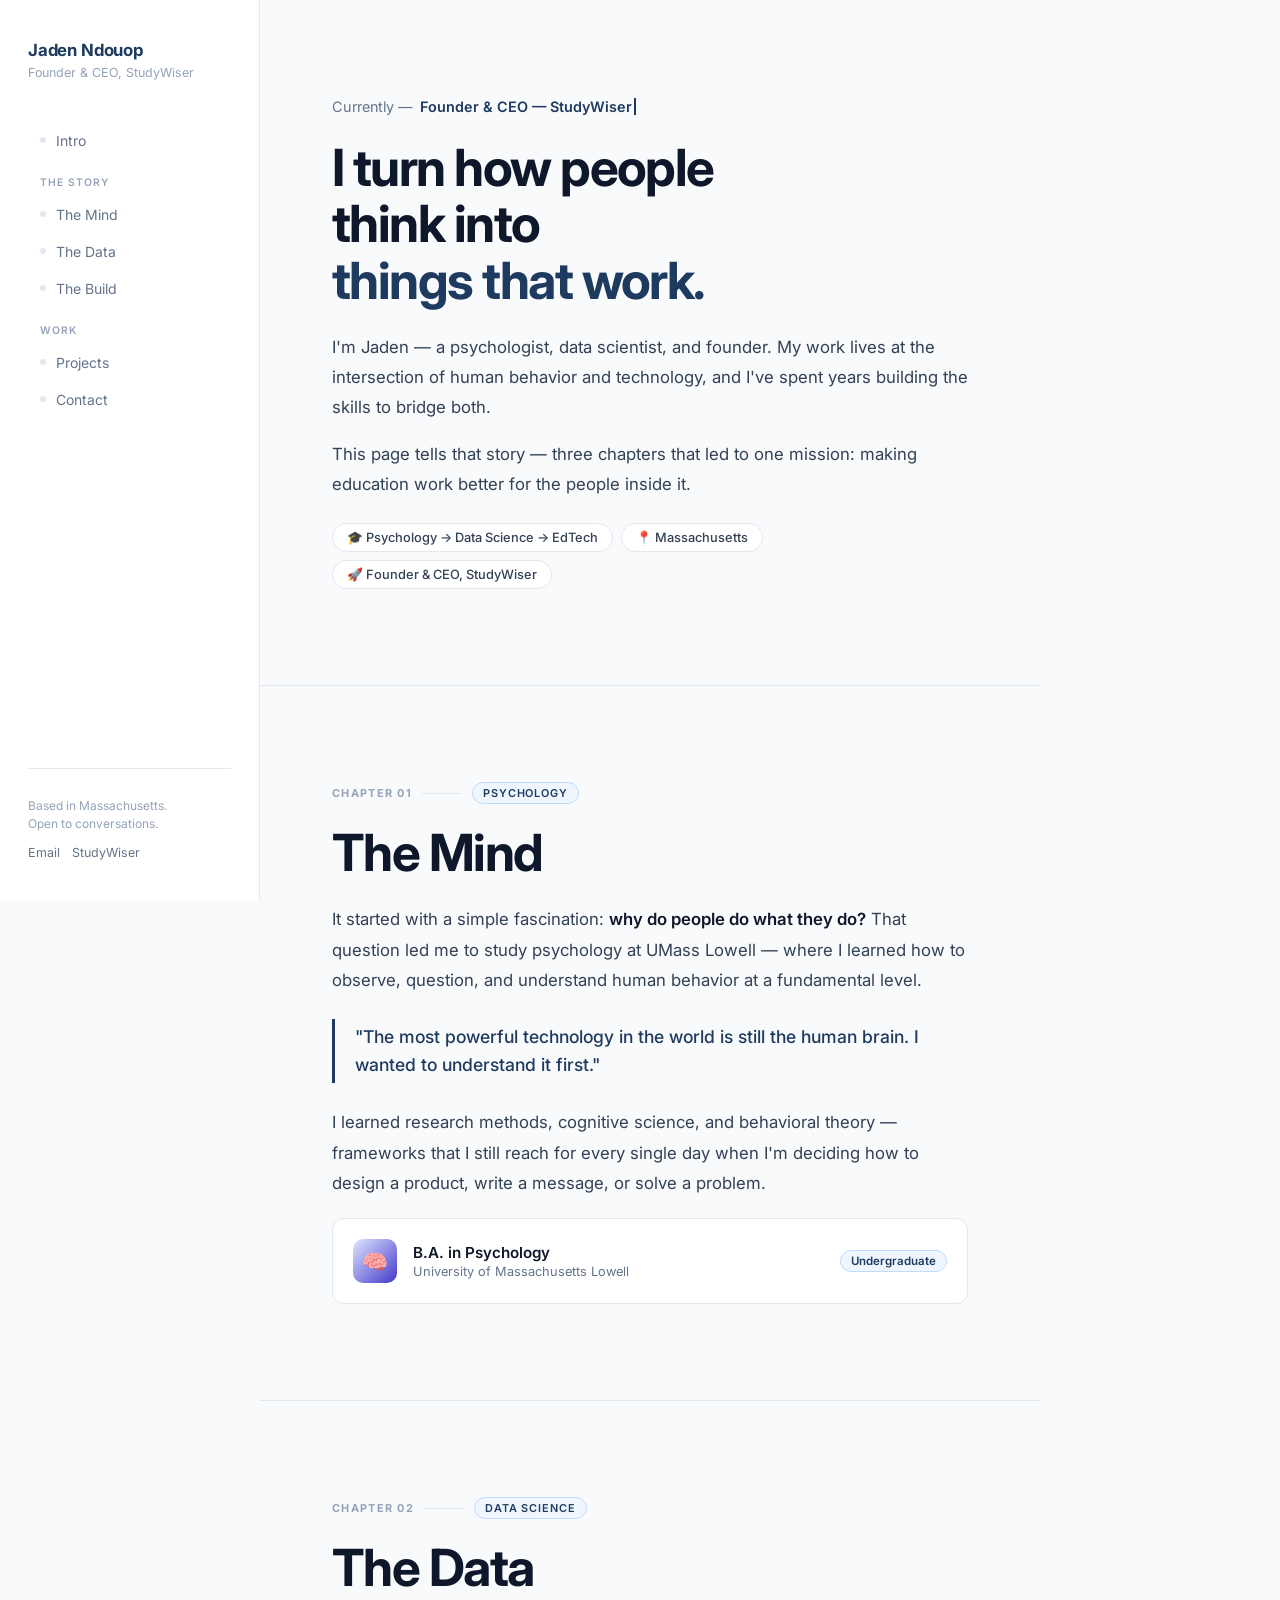
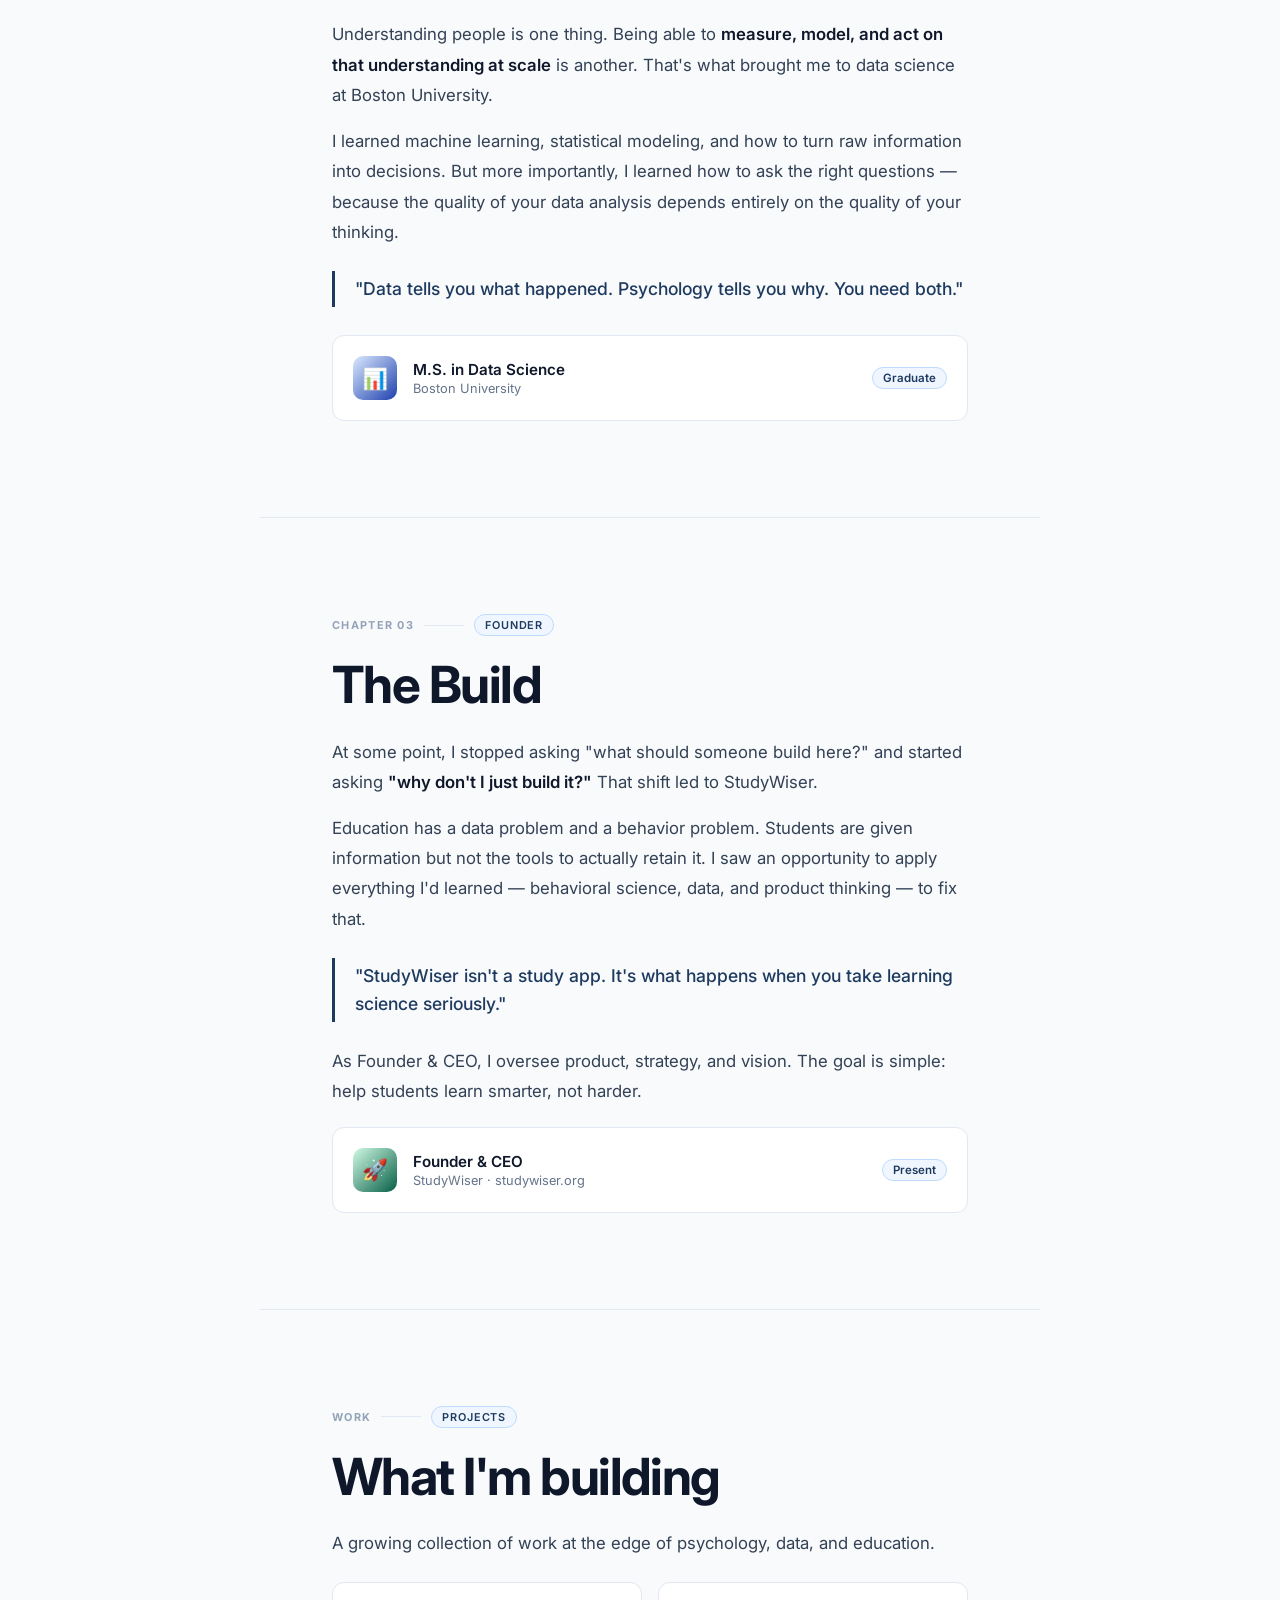
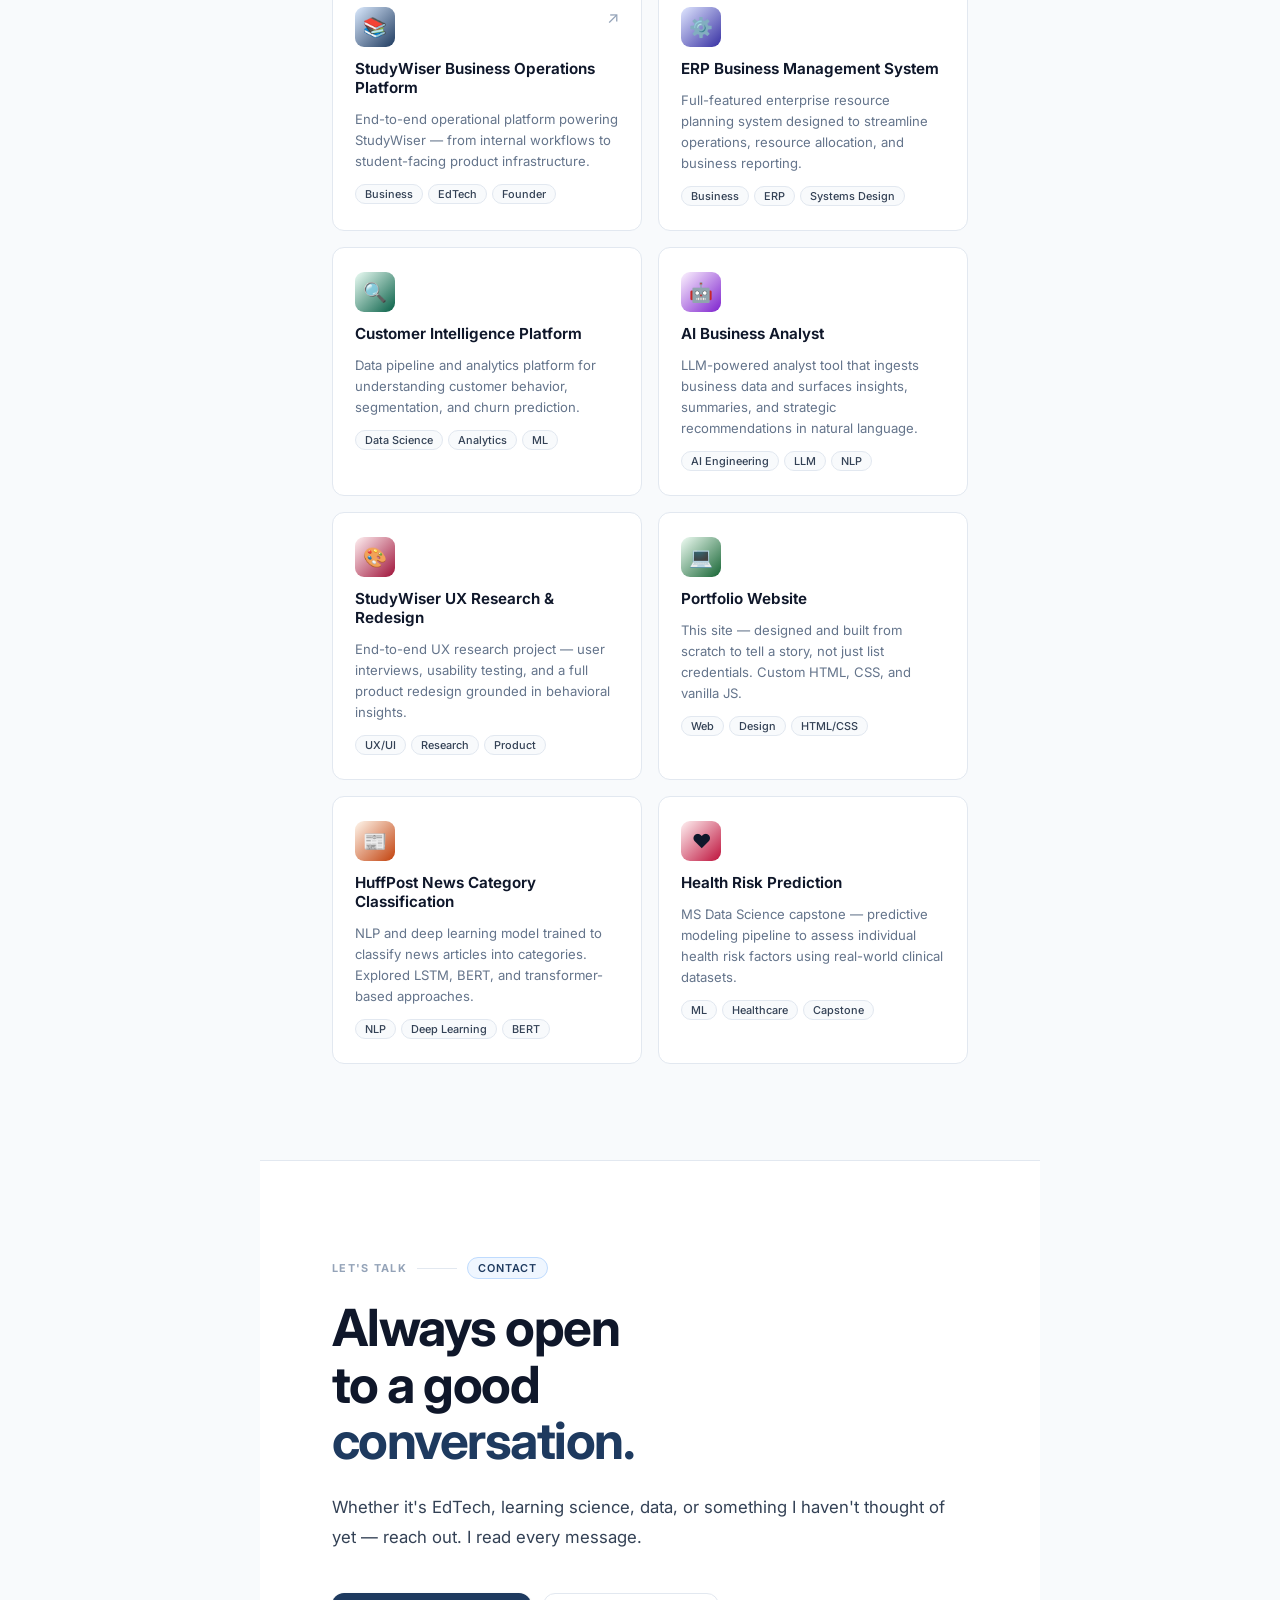
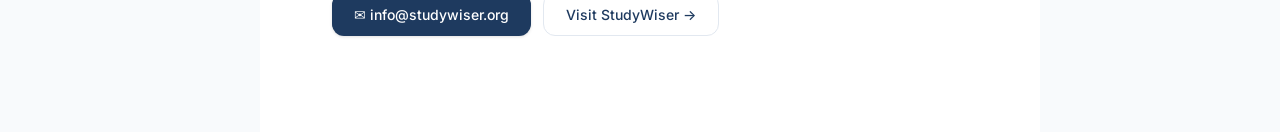
==== commit 44e05ef8: "Add all 8 projects to portfolio" ====
--- a/index.html
+++ b/index.html
@@ -521,40 +521,120 @@
         <p>A growing collection of work at the edge of psychology, data, and education.</p>
 
         <div class="projects-grid">
+
+          <!-- 1 -->
           <a href="https://studywiser.org" target="_blank" class="proj-card reveal">
             <div class="proj-header">
-              <div class="proj-icon">📚</div>
+              <div class="proj-icon" style="background:linear-gradient(135deg,#DBEAFE,#1E3A5F);">📚</div>
               <span class="proj-arrow">↗</span>
             </div>
-            <div class="proj-name">StudyWiser</div>
-            <div class="proj-desc">EdTech platform built on behavioral science — spaced repetition, cognitive load, and personalized learning paths.</div>
+            <div class="proj-name">StudyWiser Business Operations Platform</div>
+            <div class="proj-desc">End-to-end operational platform powering StudyWiser — from internal workflows to student-facing product infrastructure.</div>
             <div class="proj-tags">
+              <span class="proj-tag">Business</span>
               <span class="proj-tag">EdTech</span>
               <span class="proj-tag">Founder</span>
-              <span class="proj-tag">Learning Science</span>
             </div>
           </a>
 
-          <div class="proj-card placeholder reveal" style="transition-delay:0.08s">
-            <div class="proj-header"><div class="proj-icon">＋</div></div>
-            <div class="proj-name">Coming soon</div>
-            <div class="proj-desc">More projects on the way.</div>
-            <div class="proj-tags"><span class="proj-tag">TBD</span></div>
-          </div>
-
-          <div class="proj-card placeholder reveal" style="transition-delay:0.14s">
-            <div class="proj-header"><div class="proj-icon">＋</div></div>
-            <div class="proj-name">Coming soon</div>
-            <div class="proj-desc">More projects on the way.</div>
-            <div class="proj-tags"><span class="proj-tag">TBD</span></div>
-          </div>
-
-          <div class="proj-card placeholder reveal" style="transition-delay:0.2s">
-            <div class="proj-header"><div class="proj-icon">＋</div></div>
-            <div class="proj-name">Coming soon</div>
-            <div class="proj-desc">More projects on the way.</div>
-            <div class="proj-tags"><span class="proj-tag">TBD</span></div>
-          </div>
+          <!-- 2 -->
+          <div class="proj-card reveal" style="transition-delay:0.06s">
+            <div class="proj-header">
+              <div class="proj-icon" style="background:linear-gradient(135deg,#E0E7FF,#3730A3);">⚙️</div>
+            </div>
+            <div class="proj-name">ERP Business Management System</div>
+            <div class="proj-desc">Full-featured enterprise resource planning system designed to streamline operations, resource allocation, and business reporting.</div>
+            <div class="proj-tags">
+              <span class="proj-tag">Business</span>
+              <span class="proj-tag">ERP</span>
+              <span class="proj-tag">Systems Design</span>
+            </div>
+          </div>
+
+          <!-- 3 -->
+          <div class="proj-card reveal" style="transition-delay:0.12s">
+            <div class="proj-header">
+              <div class="proj-icon" style="background:linear-gradient(135deg,#ECFDF5,#065F46);">🔍</div>
+            </div>
+            <div class="proj-name">Customer Intelligence Platform</div>
+            <div class="proj-desc">Data pipeline and analytics platform for understanding customer behavior, segmentation, and churn prediction.</div>
+            <div class="proj-tags">
+              <span class="proj-tag">Data Science</span>
+              <span class="proj-tag">Analytics</span>
+              <span class="proj-tag">ML</span>
+            </div>
+          </div>
+
+          <!-- 4 -->
+          <div class="proj-card reveal" style="transition-delay:0.18s">
+            <div class="proj-header">
+              <div class="proj-icon" style="background:linear-gradient(135deg,#FDF4FF,#7E22CE);">🤖</div>
+            </div>
+            <div class="proj-name">AI Business Analyst</div>
+            <div class="proj-desc">LLM-powered analyst tool that ingests business data and surfaces insights, summaries, and strategic recommendations in natural language.</div>
+            <div class="proj-tags">
+              <span class="proj-tag">AI Engineering</span>
+              <span class="proj-tag">LLM</span>
+              <span class="proj-tag">NLP</span>
+            </div>
+          </div>
+
+          <!-- 5 -->
+          <div class="proj-card reveal" style="transition-delay:0.24s">
+            <div class="proj-header">
+              <div class="proj-icon" style="background:linear-gradient(135deg,#FFF1F2,#9F1239);">🎨</div>
+            </div>
+            <div class="proj-name">StudyWiser UX Research & Redesign</div>
+            <div class="proj-desc">End-to-end UX research project — user interviews, usability testing, and a full product redesign grounded in behavioral insights.</div>
+            <div class="proj-tags">
+              <span class="proj-tag">UX/UI</span>
+              <span class="proj-tag">Research</span>
+              <span class="proj-tag">Product</span>
+            </div>
+          </div>
+
+          <!-- 6 -->
+          <div class="proj-card reveal" style="transition-delay:0.3s">
+            <div class="proj-header">
+              <div class="proj-icon" style="background:linear-gradient(135deg,#F0FDF4,#166534);">💻</div>
+            </div>
+            <div class="proj-name">Portfolio Website</div>
+            <div class="proj-desc">This site — designed and built from scratch to tell a story, not just list credentials. Custom HTML, CSS, and vanilla JS.</div>
+            <div class="proj-tags">
+              <span class="proj-tag">Web</span>
+              <span class="proj-tag">Design</span>
+              <span class="proj-tag">HTML/CSS</span>
+            </div>
+          </div>
+
+          <!-- 7 -->
+          <div class="proj-card reveal" style="transition-delay:0.36s">
+            <div class="proj-header">
+              <div class="proj-icon" style="background:linear-gradient(135deg,#FFF7ED,#C2410C);">📰</div>
+            </div>
+            <div class="proj-name">HuffPost News Category Classification</div>
+            <div class="proj-desc">NLP and deep learning model trained to classify news articles into categories. Explored LSTM, BERT, and transformer-based approaches.</div>
+            <div class="proj-tags">
+              <span class="proj-tag">NLP</span>
+              <span class="proj-tag">Deep Learning</span>
+              <span class="proj-tag">BERT</span>
+            </div>
+          </div>
+
+          <!-- 8 -->
+          <div class="proj-card reveal" style="transition-delay:0.42s">
+            <div class="proj-header">
+              <div class="proj-icon" style="background:linear-gradient(135deg,#FFF1F2,#BE123C);">❤️</div>
+            </div>
+            <div class="proj-name">Health Risk Prediction</div>
+            <div class="proj-desc">MS Data Science capstone — predictive modeling pipeline to assess individual health risk factors using real-world clinical datasets.</div>
+            <div class="proj-tags">
+              <span class="proj-tag">ML</span>
+              <span class="proj-tag">Healthcare</span>
+              <span class="proj-tag">Capstone</span>
+            </div>
+          </div>
+
         </div>
       </div>
     </section>
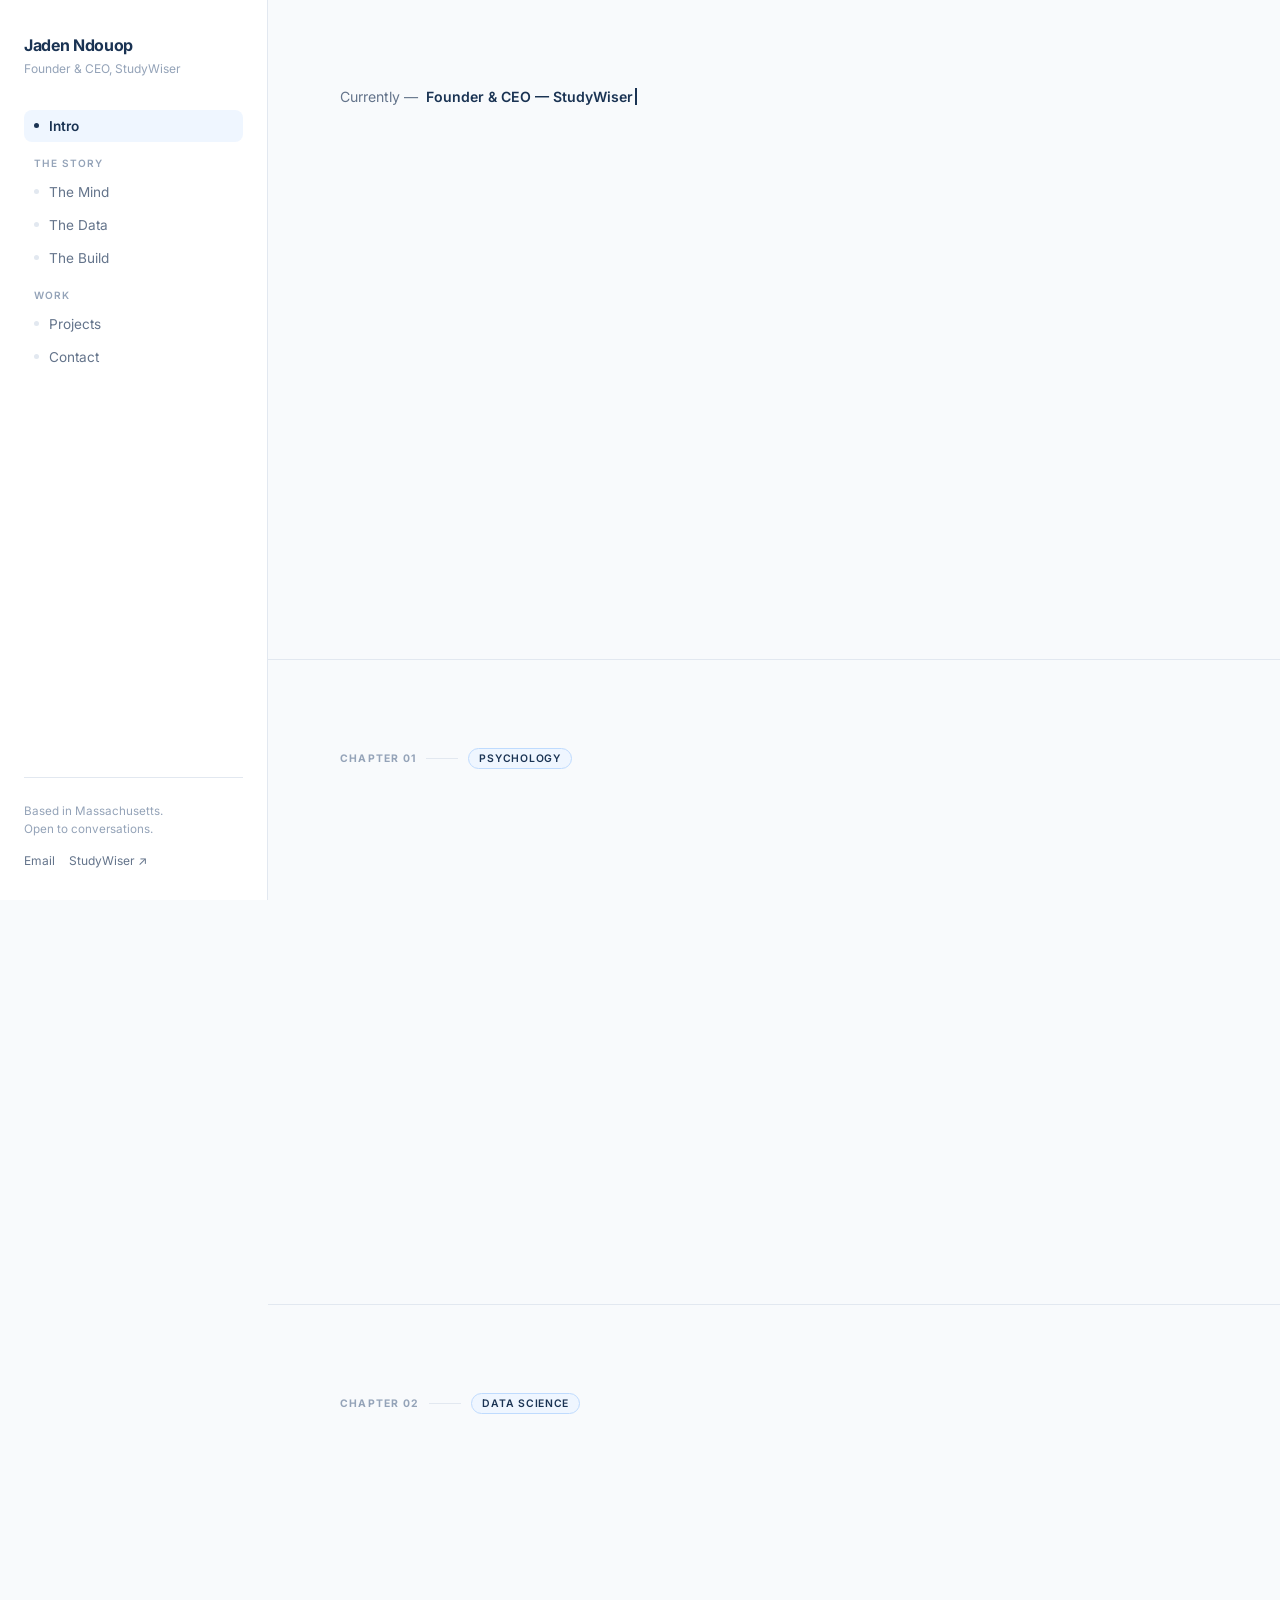
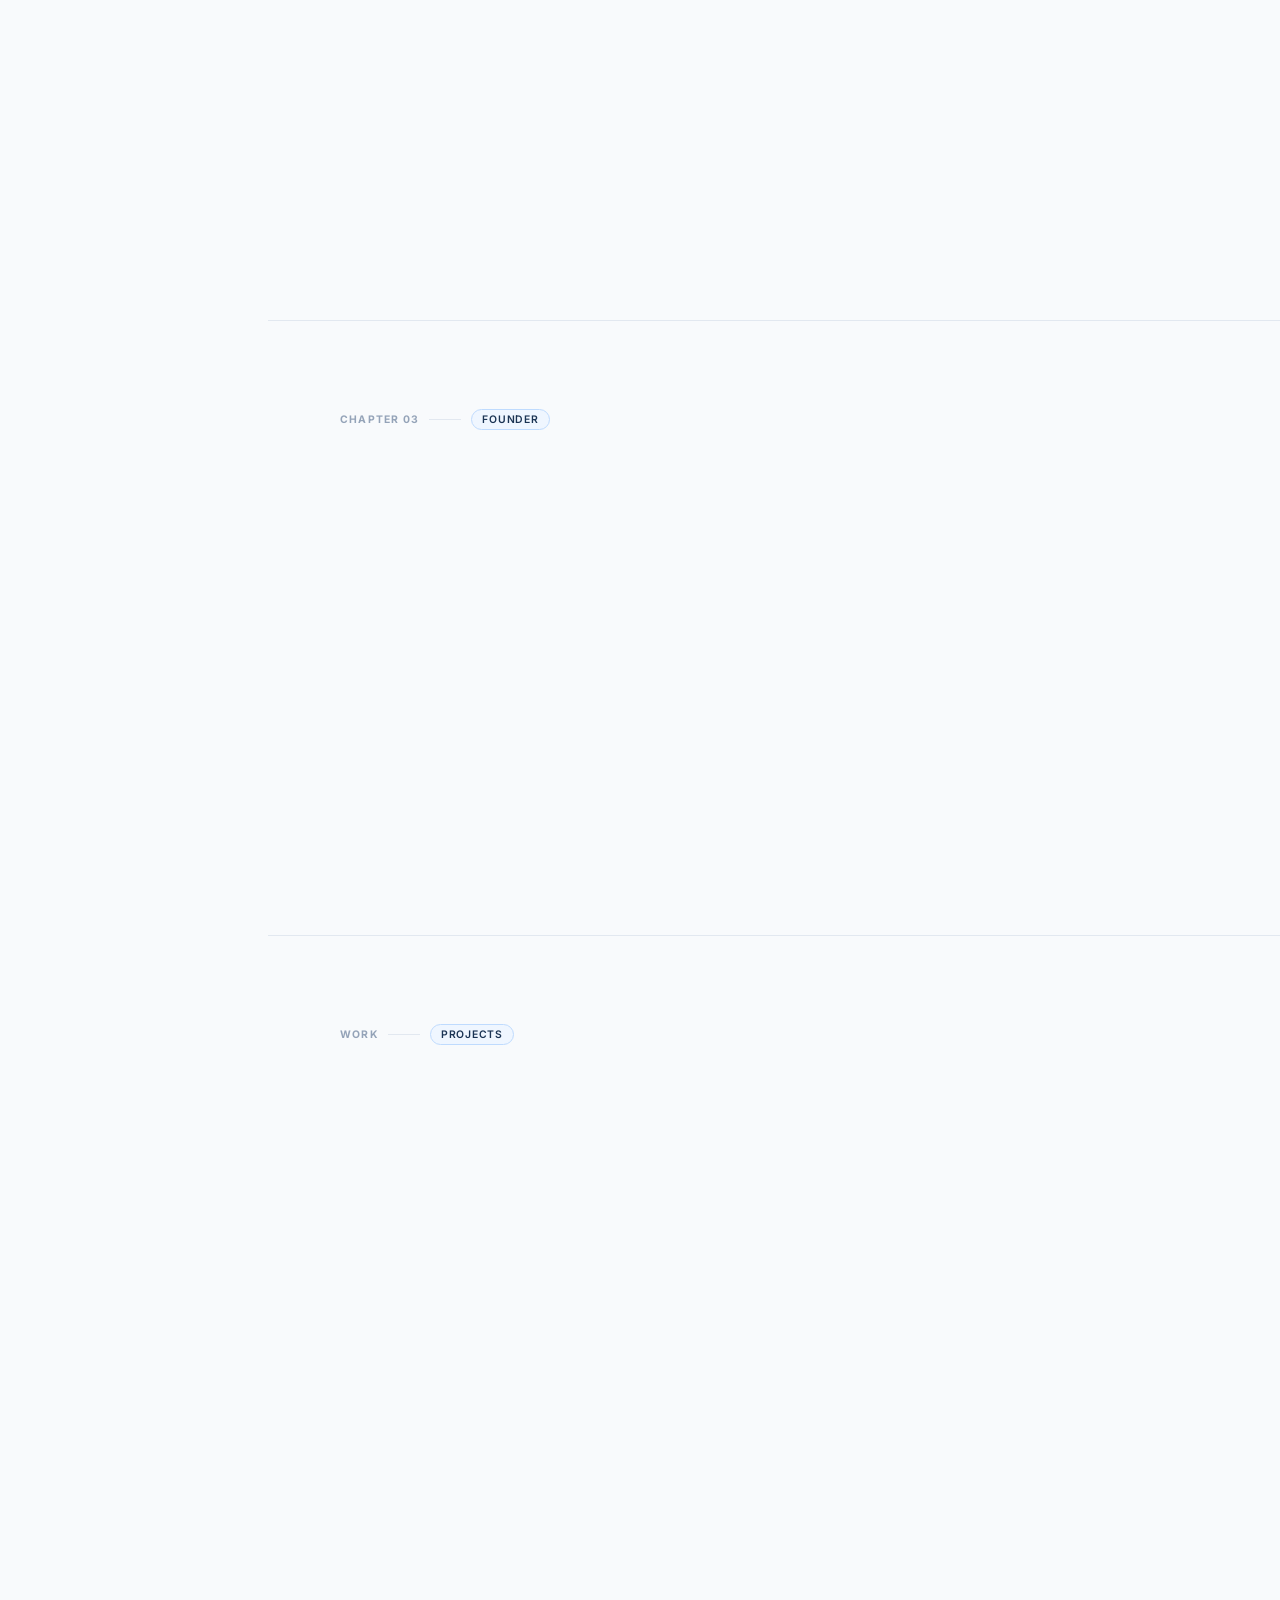
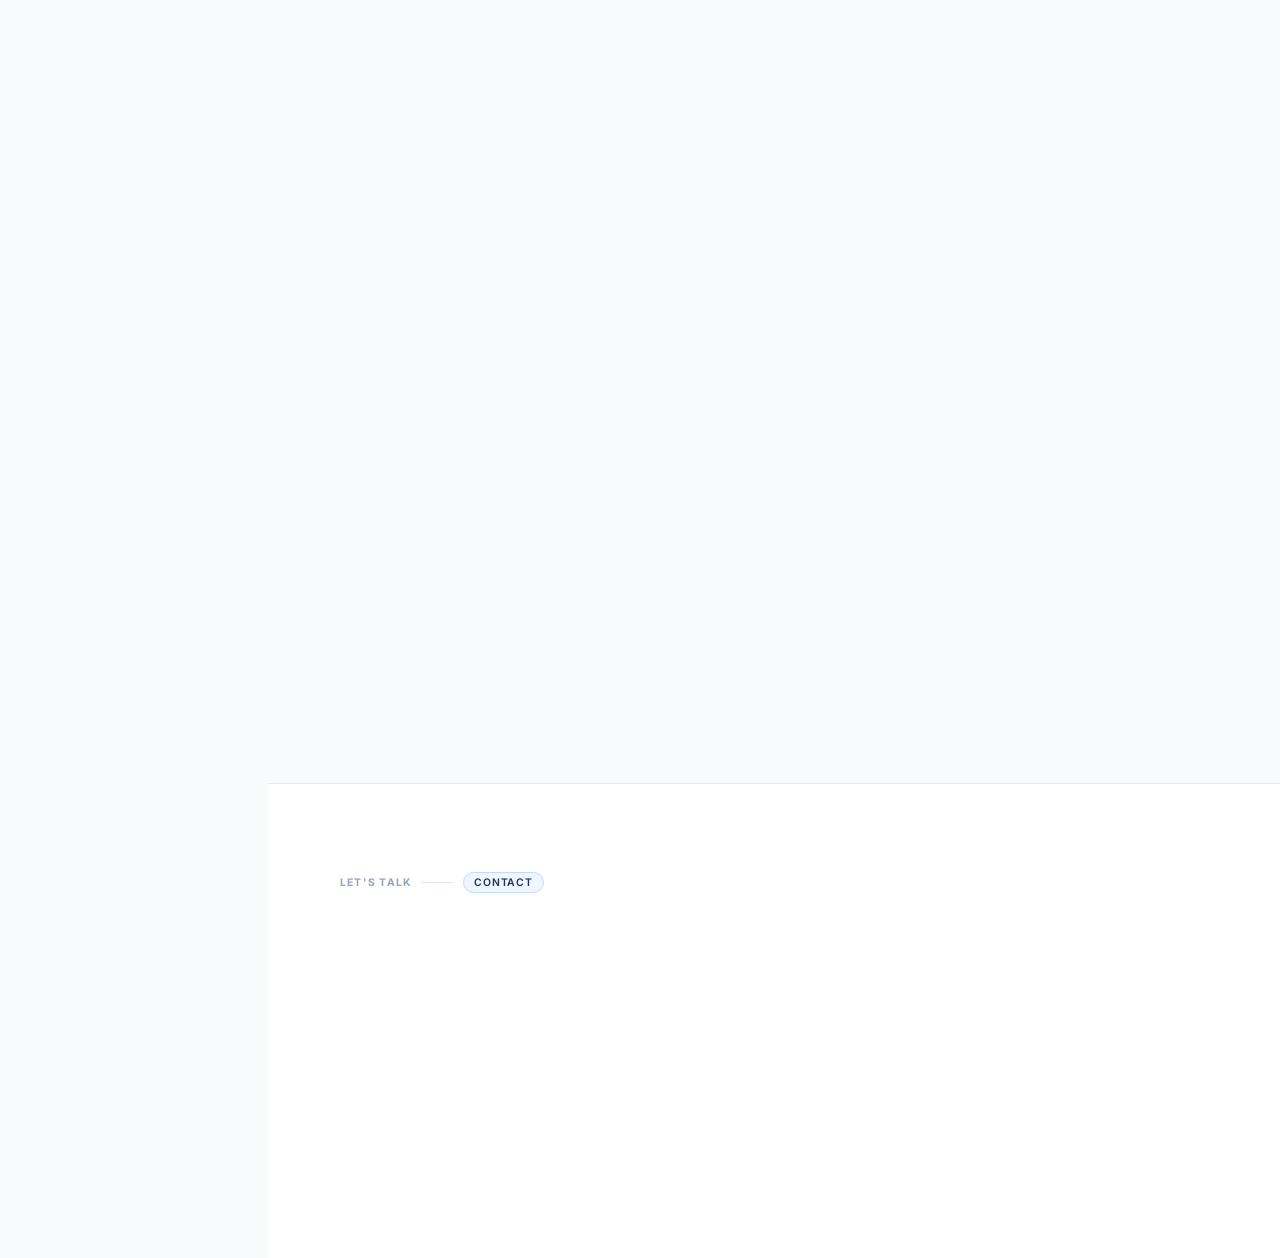
==== commit d75b6455: "Bento grid projects, refined layout throughout" ====
--- a/index.html
+++ b/index.html
@@ -6,332 +6,191 @@
   <title>Jaden Ndouop</title>
   <link rel="icon" type="image/svg+xml" href="favicon.svg" />
   <link rel="preconnect" href="https://fonts.googleapis.com" />
-  <link href="https://fonts.googleapis.com/css2?family=Inter:wght@300;400;500;600;700&display=swap" rel="stylesheet" />
+  <link href="https://fonts.googleapis.com/css2?family=Inter:ital,wght@0,300;0,400;0,500;0,600;0,700;1,400&display=swap" rel="stylesheet" />
   <style>
     :root {
-      --navy:        #1E3A5F;
-      --navy-light:  #2D5282;
-      --slate:       #334155;
-      --slate-mid:   #64748B;
-      --slate-light: #94A3B8;
-      --border:      #E2E8F0;
-      --bg:          #F8FAFC;
-      --white:       #FFFFFF;
-      --text:        #0F172A;
-      --sidebar-w:   260px;
-      --radius:      12px;
+      --navy:       #1a3353;
+      --navy-mid:   #2d5282;
+      --blue-soft:  #EFF6FF;
+      --blue-border:#BFDBFE;
+      --slate:      #334155;
+      --muted:      #64748B;
+      --faint:      #94A3B8;
+      --border:     #E2E8F0;
+      --bg:         #F8FAFC;
+      --surface:    #FFFFFF;
+      --text:       #0F172A;
+      --sidebar-w:  268px;
+      --r:          14px;
     }
 
     *, *::before, *::after { box-sizing: border-box; margin: 0; padding: 0; }
     html { scroll-behavior: smooth; }
     body {
-      font-family: 'Inter', -apple-system, sans-serif;
+      font-family: 'Inter', system-ui, sans-serif;
       background: var(--bg);
       color: var(--text);
       overflow-x: hidden;
       -webkit-font-smoothing: antialiased;
     }
 
-    /* ─────────────────────────────────────
+    /* ═══════════════════════════════════
        SIDEBAR
-    ───────────────────────────────────── */
+    ═══════════════════════════════════ */
     #sidebar {
-      position: fixed;
-      top: 0; left: 0; bottom: 0;
+      position: fixed; top: 0; left: 0; bottom: 0;
       width: var(--sidebar-w);
-      background: var(--white);
+      background: var(--surface);
       border-right: 1px solid var(--border);
-      display: flex;
-      flex-direction: column;
-      padding: 40px 28px;
+      display: flex; flex-direction: column;
+      padding: 36px 24px 32px;
       z-index: 50;
     }
 
-    .sidebar-name {
-      font-size: 1.05rem;
-      font-weight: 700;
-      letter-spacing: -0.01em;
-      color: var(--navy);
-      margin-bottom: 4px;
-      text-decoration: none;
-    }
-    .sidebar-title {
-      font-size: 0.78rem;
-      color: var(--slate-light);
-      margin-bottom: 40px;
-      line-height: 1.5;
-    }
-
-    .sidebar-nav {
-      list-style: none;
-      display: flex;
-      flex-direction: column;
-      gap: 2px;
-      flex: 1;
-    }
-    .sidebar-nav li a {
-      display: flex;
-      align-items: center;
-      gap: 10px;
-      padding: 9px 12px;
-      border-radius: 8px;
-      font-size: 0.875rem;
-      color: var(--slate-mid);
-      text-decoration: none;
-      transition: all 0.18s;
-      position: relative;
-    }
-    .sidebar-nav li a:hover {
-      color: var(--navy);
-      background: var(--bg);
-    }
-    .sidebar-nav li a.active {
-      color: var(--navy);
-      background: #EFF6FF;
-      font-weight: 600;
-    }
-    .nav-dot {
-      width: 6px; height: 6px;
-      border-radius: 50%;
-      background: var(--border);
-      flex-shrink: 0;
-      transition: background 0.2s;
-    }
-    .sidebar-nav li a.active .nav-dot { background: var(--navy); }
-
-    .sidebar-chapter-label {
-      font-size: 0.65rem;
-      font-weight: 600;
-      letter-spacing: 0.1em;
-      text-transform: uppercase;
-      color: var(--slate-light);
-      padding: 16px 12px 6px;
-    }
-
-    .sidebar-footer {
-      padding-top: 28px;
-      border-top: 1px solid var(--border);
-    }
-    .sidebar-footer p {
-      font-size: 0.75rem;
-      color: var(--slate-light);
-      line-height: 1.5;
-      margin-bottom: 12px;
-    }
-    .sidebar-links {
-      display: flex;
-      gap: 12px;
-    }
-    .sidebar-links a {
-      font-size: 0.78rem;
-      color: var(--slate-mid);
-      text-decoration: none;
-      transition: color 0.2s;
-    }
-    .sidebar-links a:hover { color: var(--navy); }
-
-    /* ─────────────────────────────────────
-       MAIN CONTENT
-    ───────────────────────────────────── */
-    #main {
-      margin-left: var(--sidebar-w);
-      min-height: 100vh;
-    }
-
-    /* Each chapter section */
-    .chapter {
-      padding: 96px 72px;
+    .sb-brand { margin-bottom: 32px; }
+    .sb-name {
+      display: block;
+      font-size: 1rem; font-weight: 700; letter-spacing: -0.02em;
+      color: var(--navy); text-decoration: none; line-height: 1.2;
+      margin-bottom: 2px;
+    }
+    .sb-role {
+      font-size: 0.75rem; color: var(--faint); line-height: 1.4;
+    }
+
+    .sb-nav { flex: 1; display: flex; flex-direction: column; gap: 1px; }
+
+    .sb-section-label {
+      font-size: 0.63rem; font-weight: 600; letter-spacing: 0.1em;
+      text-transform: uppercase; color: var(--faint);
+      padding: 14px 10px 6px;
+    }
+
+    .sb-nav a {
+      display: flex; align-items: center; gap: 10px;
+      padding: 8px 10px; border-radius: 8px;
+      font-size: 0.85rem; color: var(--muted);
+      text-decoration: none; transition: all 0.15s;
+    }
+    .sb-nav a:hover { color: var(--navy); background: var(--bg); }
+    .sb-nav a.active {
+      color: var(--navy); background: var(--blue-soft); font-weight: 600;
+    }
+    .sb-dot {
+      width: 5px; height: 5px; border-radius: 50%;
+      background: var(--border); flex-shrink: 0; transition: background 0.15s;
+    }
+    .sb-nav a.active .sb-dot { background: var(--navy); }
+
+    .sb-footer {
+      padding-top: 24px; border-top: 1px solid var(--border);
+    }
+    .sb-footer-text {
+      font-size: 0.73rem; color: var(--faint); line-height: 1.6; margin-bottom: 14px;
+    }
+    .sb-footer-links { display: flex; gap: 14px; }
+    .sb-footer-links a {
+      font-size: 0.75rem; color: var(--muted); text-decoration: none;
+      transition: color 0.15s;
+    }
+    .sb-footer-links a:hover { color: var(--navy); }
+
+    /* ═══════════════════════════════════
+       MAIN
+    ═══════════════════════════════════ */
+    #main { margin-left: var(--sidebar-w); }
+
+    /* ── Section wrapper ── */
+    .sec {
+      padding: 88px 72px;
       border-bottom: 1px solid var(--border);
-      max-width: 780px;
-    }
-    .chapter:last-of-type { border-bottom: none; }
-
-    /* Chapter intro label */
-    .chapter-eyebrow {
-      display: flex;
-      align-items: center;
-      gap: 10px;
-      margin-bottom: 20px;
-    }
-    .chapter-num {
-      font-size: 0.68rem;
-      font-weight: 700;
-      letter-spacing: 0.12em;
-      text-transform: uppercase;
-      color: var(--slate-light);
-    }
-    .chapter-line {
-      flex: 1;
-      max-width: 40px;
-      height: 1px;
-      background: var(--border);
-    }
-    .chapter-tag {
-      font-size: 0.68rem;
-      font-weight: 600;
-      letter-spacing: 0.08em;
-      text-transform: uppercase;
-      color: var(--navy);
-      background: #EFF6FF;
-      border: 1px solid #BFDBFE;
-      padding: 3px 10px;
-      border-radius: 999px;
-    }
-
-    .chapter-title {
-      font-size: clamp(2rem, 4vw, 3.2rem);
-      font-weight: 700;
-      letter-spacing: -0.03em;
-      line-height: 1.1;
-      color: var(--text);
-      margin-bottom: 24px;
-    }
-    .chapter-title em {
-      font-style: normal;
-      color: var(--navy);
-    }
-
-    .chapter-body {
-      display: flex;
-      flex-direction: column;
-      gap: 16px;
-    }
-    .chapter-body p {
-      font-size: 1.05rem;
-      line-height: 1.8;
-      color: var(--slate);
-    }
-    .chapter-body strong { color: var(--text); font-weight: 600; }
-
-    /* Pull quote */
-    .pull-quote {
-      border-left: 3px solid var(--navy);
-      padding: 4px 0 4px 20px;
-      margin: 8px 0;
-      font-size: 1.1rem;
-      font-weight: 500;
-      color: var(--navy);
-      line-height: 1.6;
-    }
-
-    /* Info pills row */
-    .info-row {
-      display: flex;
-      flex-wrap: wrap;
-      gap: 8px;
-      margin-top: 8px;
-    }
-    .info-pill {
-      display: flex;
-      align-items: center;
-      gap: 6px;
-      font-size: 0.8rem;
-      font-weight: 500;
-      color: var(--slate);
-      background: var(--white);
+    }
+    .sec:last-child { border-bottom: none; }
+    .sec-inner { max-width: 760px; }
+
+    /* ── Eyebrow ── */
+    .eyebrow {
+      display: flex; align-items: center; gap: 10px;
+      margin-bottom: 22px;
+    }
+    .eyebrow-num {
+      font-size: 0.65rem; font-weight: 700; letter-spacing: 0.12em;
+      text-transform: uppercase; color: var(--faint);
+    }
+    .eyebrow-rule { width: 32px; height: 1px; background: var(--border); }
+    .eyebrow-tag {
+      font-size: 0.65rem; font-weight: 600; letter-spacing: 0.07em;
+      text-transform: uppercase; color: var(--navy);
+      background: var(--blue-soft); border: 1px solid var(--blue-border);
+      padding: 3px 10px; border-radius: 999px;
+    }
+
+    /* ── Headings ── */
+    .h-xl {
+      font-size: clamp(2.4rem, 5vw, 4rem);
+      font-weight: 700; letter-spacing: -0.035em;
+      line-height: 1.08; color: var(--text);
+    }
+    .h-xl em { font-style: normal; color: var(--navy); }
+
+    .h-lg {
+      font-size: clamp(1.8rem, 3.5vw, 2.8rem);
+      font-weight: 700; letter-spacing: -0.03em;
+      line-height: 1.1; color: var(--text);
+    }
+    .h-lg em { font-style: normal; color: var(--navy); }
+
+    /* ── Body text ── */
+    .body-stack { display: flex; flex-direction: column; gap: 16px; margin-top: 28px; }
+    .body-stack p {
+      font-size: 1.02rem; line-height: 1.82; color: var(--slate);
+    }
+    .body-stack strong { color: var(--text); font-weight: 600; }
+
+    /* ── Pull quote ── */
+    .quote {
+      border-left: 2px solid var(--navy);
+      padding: 2px 0 2px 18px;
+      font-size: 1.05rem; font-weight: 500; font-style: italic;
+      color: var(--navy); line-height: 1.65;
+      margin: 4px 0;
+    }
+
+    /* ── Pill row ── */
+    .pill-row { display: flex; flex-wrap: wrap; gap: 8px; margin-top: 6px; }
+    .pill {
+      font-size: 0.78rem; font-weight: 500;
+      padding: 5px 13px; border-radius: 999px;
       border: 1px solid var(--border);
-      padding: 6px 14px;
-      border-radius: 999px;
-    }
-
-    /* Credential card */
-    .credential {
-      display: flex;
-      align-items: center;
-      gap: 16px;
-      background: var(--white);
-      border: 1px solid var(--border);
-      border-radius: var(--radius);
-      padding: 20px;
-      margin-top: 4px;
+      color: var(--slate); background: var(--surface);
+    }
+
+    /* ── Credential card ── */
+    .cred {
+      display: flex; align-items: center; gap: 16px;
+      background: var(--surface); border: 1px solid var(--border);
+      border-radius: var(--r); padding: 18px 20px;
       transition: box-shadow 0.2s;
     }
-    .credential:hover { box-shadow: 0 4px 16px rgba(0,0,0,0.06); }
+    .cred:hover { box-shadow: 0 4px 16px rgba(0,0,0,0.06); }
     .cred-icon {
-      width: 44px; height: 44px;
-      border-radius: 10px;
+      width: 42px; height: 42px; border-radius: 10px;
       display: flex; align-items: center; justify-content: center;
-      font-size: 1.3rem;
-      flex-shrink: 0;
-    }
-    .cred-body { flex: 1; }
-    .cred-degree { font-size: 0.95rem; font-weight: 600; color: var(--text); }
-    .cred-school { font-size: 0.8rem; color: var(--slate-mid); margin-top: 2px; }
+      font-size: 1.2rem; flex-shrink: 0;
+    }
+    .cred-degree { font-size: 0.92rem; font-weight: 600; color: var(--text); }
+    .cred-school { font-size: 0.78rem; color: var(--muted); margin-top: 2px; }
     .cred-badge {
-      font-size: 0.72rem; font-weight: 600;
-      color: var(--navy); background: #EFF6FF;
-      border: 1px solid #BFDBFE;
+      margin-left: auto; white-space: nowrap;
+      font-size: 0.7rem; font-weight: 600; color: var(--navy);
+      background: var(--blue-soft); border: 1px solid var(--blue-border);
       padding: 3px 10px; border-radius: 999px;
-      white-space: nowrap;
-    }
-
-    /* ── Projects grid ── */
-    .projects-grid {
-      display: grid;
-      grid-template-columns: repeat(2, 1fr);
-      gap: 16px;
-      margin-top: 8px;
-    }
-    .proj-card {
-      background: var(--white);
-      border: 1px solid var(--border);
-      border-radius: var(--radius);
-      padding: 24px 22px;
-      display: flex; flex-direction: column; gap: 12px;
-      text-decoration: none; color: inherit;
-      transition: border-color 0.2s, box-shadow 0.2s, transform 0.2s;
-    }
-    .proj-card:not(.placeholder):hover {
-      border-color: var(--navy);
-      box-shadow: 0 6px 24px rgba(30,58,95,0.1);
-      transform: translateY(-2px);
-    }
-    .proj-card.placeholder {
-      border-style: dashed; opacity: 0.4; pointer-events: none;
-    }
-    .proj-header { display: flex; justify-content: space-between; align-items: flex-start; }
-    .proj-icon {
-      width: 40px; height: 40px; border-radius: 9px;
-      background: linear-gradient(135deg, #DBEAFE, #1E3A5F);
-      display: flex; align-items: center; justify-content: center;
-      font-size: 1.2rem;
-    }
-    .proj-card.placeholder .proj-icon { background: var(--border); }
-    .proj-arrow { color: var(--slate-light); transition: all 0.2s; }
-    .proj-card:hover .proj-arrow { color: var(--navy); transform: translate(2px,-2px); }
-    .proj-name { font-size: 0.95rem; font-weight: 650; color: var(--text); }
-    .proj-desc { font-size: 0.82rem; line-height: 1.6; color: var(--slate-mid); }
-    .proj-tags { display: flex; flex-wrap: wrap; gap: 5px; }
-    .proj-tag {
-      font-size: 0.68rem; font-weight: 500;
-      padding: 2px 9px; border-radius: 999px;
-      background: var(--bg); border: 1px solid var(--border);
-      color: var(--slate);
-    }
-
-    /* ── Contact ── */
-    #contact.chapter {
-      background: var(--white);
-    }
-    .contact-cta {
-      display: flex; gap: 12px; flex-wrap: wrap; margin-top: 24px;
-    }
-    .btn {
-      display: inline-flex; align-items: center; gap: 8px;
-      padding: 12px 22px; border-radius: var(--radius);
-      font-size: 0.875rem; font-weight: 500;
-      text-decoration: none; transition: all 0.2s;
-    }
-    .btn-navy { background: var(--navy); color: white; box-shadow: 0 1px 3px rgba(0,0,0,0.12); }
-    .btn-navy:hover { background: var(--navy-light); transform: translateY(-1px); box-shadow: 0 4px 14px rgba(30,58,95,0.25); }
-    .btn-ghost { border: 1.5px solid var(--border); color: var(--navy); }
-    .btn-ghost:hover { border-color: var(--navy); background: #EFF6FF; }
-
-    /* ── Hero typing ── */
-    .hero-typing {
-      display: inline-flex; align-items: center; gap: 8px;
-      font-size: 0.9rem; color: var(--slate-mid);
-      margin-bottom: 24px;
+    }
+
+    /* ── Typing ── */
+    .typing-line {
+      font-size: 0.88rem; color: var(--muted);
+      margin-bottom: 24px; display: flex; align-items: center; gap: 8px;
     }
     #typing-text {
       color: var(--navy); font-weight: 600;
@@ -344,6 +203,126 @@
       50%      { border-color: transparent; }
     }
 
+    /* ── Buttons ── */
+    .btn-row { display: flex; gap: 10px; flex-wrap: wrap; margin-top: 28px; }
+    .btn {
+      display: inline-flex; align-items: center; gap: 7px;
+      padding: 11px 22px; border-radius: var(--r);
+      font-size: 0.875rem; font-weight: 500;
+      text-decoration: none; transition: all 0.2s;
+    }
+    .btn-primary {
+      background: var(--navy); color: white;
+      box-shadow: 0 1px 4px rgba(0,0,0,0.12);
+    }
+    .btn-primary:hover {
+      background: var(--navy-mid); transform: translateY(-1px);
+      box-shadow: 0 4px 14px rgba(26,51,83,0.28);
+    }
+    .btn-outline { border: 1.5px solid var(--border); color: var(--navy); }
+    .btn-outline:hover { border-color: var(--navy); background: var(--blue-soft); }
+
+    /* ═══════════════════════════════════
+       BENTO GRID
+    ═══════════════════════════════════ */
+    .bento {
+      display: grid;
+      grid-template-columns: repeat(3, 1fr);
+      grid-template-rows: auto;
+      gap: 14px;
+      margin-top: 32px;
+    }
+
+    /* Card base */
+    .bc {
+      background: var(--surface);
+      border: 1px solid var(--border);
+      border-radius: var(--r);
+      padding: 26px 24px;
+      display: flex; flex-direction: column; gap: 12px;
+      text-decoration: none; color: inherit;
+      transition: border-color 0.2s, box-shadow 0.2s, transform 0.2s;
+      position: relative; overflow: hidden;
+    }
+    .bc:hover {
+      border-color: var(--navy);
+      box-shadow: 0 8px 28px rgba(26,51,83,0.1);
+      transform: translateY(-2px);
+    }
+
+    /* Accent stripe on hover */
+    .bc::before {
+      content: ''; position: absolute; top: 0; left: 0; right: 0;
+      height: 3px; opacity: 0; transition: opacity 0.2s;
+    }
+    .bc:hover::before { opacity: 1; }
+
+    /* Featured — spans 2 cols */
+    .bc-featured {
+      grid-column: span 2;
+      background: var(--navy);
+      border-color: var(--navy);
+      color: white;
+      padding: 36px 32px;
+    }
+    .bc-featured::before { display: none; }
+    .bc-featured:hover {
+      background: var(--navy-mid);
+      border-color: var(--navy-mid);
+      box-shadow: 0 12px 40px rgba(26,51,83,0.3);
+    }
+    .bc-featured .bc-name { color: white; font-size: 1.3rem; }
+    .bc-featured .bc-desc { color: rgba(255,255,255,0.72); font-size: 0.92rem; }
+    .bc-featured .bc-tag { background: rgba(255,255,255,0.12); border-color: rgba(255,255,255,0.2); color: rgba(255,255,255,0.85); }
+    .bc-featured .bc-arrow { color: rgba(255,255,255,0.5); }
+    .bc-featured:hover .bc-arrow { color: white; }
+
+    /* Wide — spans full 3 cols */
+    .bc-wide { grid-column: span 3; }
+
+    /* Accent colors (stripe + icon bg) */
+    .bc-blue  .bc::before { background: linear-gradient(90deg,#3B82F6,#1E3A5F); }
+    .bc-purple::before { background: linear-gradient(90deg,#8B5CF6,#4C1D95); }
+    .bc-green ::before { background: linear-gradient(90deg,#10B981,#065F46); }
+    .bc-orange::before { background: linear-gradient(90deg,#F59E0B,#B45309); }
+    .bc-rose  ::before { background: linear-gradient(90deg,#F43F5E,#9F1239); }
+    .bc-teal  ::before { background: linear-gradient(90deg,#14B8A6,#134E4A); }
+    .bc-indigo::before { background: linear-gradient(90deg,#6366F1,#312E81); }
+
+    .bc-header { display: flex; justify-content: space-between; align-items: flex-start; }
+    .bc-icon {
+      width: 40px; height: 40px; border-radius: 9px;
+      display: flex; align-items: center; justify-content: center;
+      font-size: 1.15rem; flex-shrink: 0;
+    }
+    .bc-arrow {
+      font-size: 1rem; color: var(--faint);
+      transition: color 0.2s, transform 0.2s;
+    }
+    .bc:hover .bc-arrow { color: var(--navy); transform: translate(2px,-2px); }
+
+    .bc-category {
+      font-size: 0.65rem; font-weight: 600; letter-spacing: 0.08em;
+      text-transform: uppercase; color: var(--faint);
+    }
+    .bc-featured .bc-category { color: rgba(255,255,255,0.45); }
+
+    .bc-name {
+      font-size: 0.95rem; font-weight: 650;
+      color: var(--text); line-height: 1.3;
+    }
+    .bc-desc {
+      font-size: 0.82rem; line-height: 1.62;
+      color: var(--muted); flex: 1;
+    }
+    .bc-tags { display: flex; flex-wrap: wrap; gap: 5px; margin-top: auto; }
+    .bc-tag {
+      font-size: 0.67rem; font-weight: 500;
+      padding: 2px 9px; border-radius: 999px;
+      background: var(--bg); border: 1px solid var(--border);
+      color: var(--slate);
+    }
+
     /* ── Scroll reveal ── */
     .reveal {
       opacity: 0; transform: translateY(20px);
@@ -352,358 +331,354 @@
     .reveal.visible { opacity: 1; transform: translateY(0); }
 
     /* ── Mobile ── */
-    @media (max-width: 768px) {
+    @media (max-width: 900px) {
       #sidebar { display: none; }
       #main { margin-left: 0; }
-      .chapter { padding: 60px 24px; }
-      .projects-grid { grid-template-columns: 1fr; }
+      .sec { padding: 64px 24px; }
+      .bento { grid-template-columns: 1fr; }
+      .bc-featured, .bc-wide { grid-column: span 1; }
     }
   </style>
 </head>
 <body>
 
-  <!-- ═══════════════ SIDEBAR ═══════════════ -->
-  <aside id="sidebar">
-    <a href="#intro" class="sidebar-name">Jaden Ndouop</a>
-    <p class="sidebar-title">Founder & CEO, StudyWiser</p>
-
-    <ul class="sidebar-nav">
-      <li><a href="#intro" class="active"><span class="nav-dot"></span> Intro</a></li>
-
-      <li class="sidebar-chapter-label">The story</li>
-      <li><a href="#chapter-1"><span class="nav-dot"></span> The Mind</a></li>
-      <li><a href="#chapter-2"><span class="nav-dot"></span> The Data</a></li>
-      <li><a href="#chapter-3"><span class="nav-dot"></span> The Build</a></li>
-
-      <li class="sidebar-chapter-label">Work</li>
-      <li><a href="#projects"><span class="nav-dot"></span> Projects</a></li>
-      <li><a href="#contact"><span class="nav-dot"></span> Contact</a></li>
-    </ul>
-
-    <div class="sidebar-footer">
-      <p>Based in Massachusetts.<br/>Open to conversations.</p>
-      <div class="sidebar-links">
-        <a href="mailto:info@studywiser.org">Email</a>
-        <a href="https://studywiser.org" target="_blank">StudyWiser</a>
-      </div>
+<!-- ═══════════ SIDEBAR ═══════════ -->
+<aside id="sidebar">
+  <div class="sb-brand">
+    <a href="#intro" class="sb-name">Jaden Ndouop</a>
+    <span class="sb-role">Founder & CEO, StudyWiser</span>
+  </div>
+
+  <nav class="sb-nav">
+    <a href="#intro" class="active"><span class="sb-dot"></span>Intro</a>
+
+    <div class="sb-section-label">The story</div>
+    <a href="#ch1"><span class="sb-dot"></span>The Mind</a>
+    <a href="#ch2"><span class="sb-dot"></span>The Data</a>
+    <a href="#ch3"><span class="sb-dot"></span>The Build</a>
+
+    <div class="sb-section-label">Work</div>
+    <a href="#projects"><span class="sb-dot"></span>Projects</a>
+    <a href="#contact"><span class="sb-dot"></span>Contact</a>
+  </nav>
+
+  <div class="sb-footer">
+    <p class="sb-footer-text">Based in Massachusetts.<br/>Open to conversations.</p>
+    <div class="sb-footer-links">
+      <a href="mailto:info@studywiser.org">Email</a>
+      <a href="https://studywiser.org" target="_blank">StudyWiser ↗</a>
     </div>
-  </aside>
-
-  <!-- ═══════════════ MAIN ═══════════════ -->
-  <main id="main">
-
-    <!-- INTRO -->
-    <section class="chapter" id="intro">
-      <div class="hero-typing">
+  </div>
+</aside>
+
+<!-- ═══════════ MAIN ═══════════ -->
+<main id="main">
+
+  <!-- INTRO -->
+  <section class="sec" id="intro">
+    <div class="sec-inner">
+      <div class="typing-line">
         <span>Currently —</span>
         <span id="typing-text"></span>
       </div>
-      <h1 class="chapter-title reveal">
-        I turn how people<br/>think into<br/><em>things that work.</em>
+
+      <h1 class="h-xl reveal">
+        I turn how<br/>people think into<br/><em>things that work.</em>
       </h1>
-      <div class="chapter-body reveal" style="transition-delay:0.1s">
-        <p>
-          I'm Jaden — a psychologist, data scientist, and founder. My work lives at the intersection of human behavior and technology, and I've spent years building the skills to bridge both.
-        </p>
-        <p>
-          This page tells that story — three chapters that led to one mission: making education work better for the people inside it.
-        </p>
-        <div class="info-row">
-          <span class="info-pill">🎓 Psychology → Data Science → EdTech</span>
-          <span class="info-pill">📍 Massachusetts</span>
-          <span class="info-pill">🚀 Founder & CEO, StudyWiser</span>
-        </div>
-      </div>
-    </section>
-
-    <!-- CHAPTER 1 — THE MIND -->
-    <section class="chapter" id="chapter-1">
-      <div class="chapter-eyebrow">
-        <span class="chapter-num">Chapter 01</span>
-        <span class="chapter-line"></span>
-        <span class="chapter-tag">Psychology</span>
-      </div>
-      <h2 class="chapter-title reveal">The Mind</h2>
-      <div class="chapter-body reveal" style="transition-delay:0.08s">
-        <p>
-          It started with a simple fascination: <strong>why do people do what they do?</strong> That question led me to study psychology at UMass Lowell — where I learned how to observe, question, and understand human behavior at a fundamental level.
-        </p>
-        <div class="pull-quote">
-          "The most powerful technology in the world is still the human brain. I wanted to understand it first."
-        </div>
-        <p>
-          I learned research methods, cognitive science, and behavioral theory — frameworks that I still reach for every single day when I'm deciding how to design a product, write a message, or solve a problem.
-        </p>
-
-        <div class="credential reveal" style="transition-delay:0.15s">
-          <div class="cred-icon" style="background: linear-gradient(135deg,#E0E7FF,#4338CA);">🧠</div>
-          <div class="cred-body">
+
+      <div class="body-stack reveal" style="transition-delay:.1s">
+        <p>I'm Jaden — a psychologist, data scientist, and founder. My work lives at the intersection of human behavior and technology, built on a foundation that most builders skip: understanding people first.</p>
+        <div class="pill-row">
+          <span class="pill">🧠 Psychology</span>
+          <span class="pill">📊 Data Science</span>
+          <span class="pill">🚀 EdTech Founder</span>
+          <span class="pill">📍 Massachusetts</span>
+        </div>
+      </div>
+
+      <div class="btn-row reveal" style="transition-delay:.18s">
+        <a href="#projects" class="btn btn-primary">View my work →</a>
+        <a href="#contact" class="btn btn-outline">Get in touch</a>
+      </div>
+    </div>
+  </section>
+
+  <!-- CH 1 — THE MIND -->
+  <section class="sec" id="ch1">
+    <div class="sec-inner">
+      <div class="eyebrow">
+        <span class="eyebrow-num">Chapter 01</span>
+        <span class="eyebrow-rule"></span>
+        <span class="eyebrow-tag">Psychology</span>
+      </div>
+      <h2 class="h-lg reveal">The Mind</h2>
+      <div class="body-stack reveal" style="transition-delay:.08s">
+        <p>It started with one question: <strong>why do people do what they do?</strong> That question led me to study psychology at UMass Lowell — where I learned to observe, question, and understand human behavior at a fundamental level.</p>
+        <p class="quote">"The most powerful technology in the world is still the human brain. I wanted to understand it before I tried to build anything else."</p>
+        <p>I left with research methods, cognitive science, and behavioral frameworks — tools I still reach for every day when designing products or solving problems.</p>
+        <div class="cred reveal" style="transition-delay:.15s">
+          <div class="cred-icon" style="background:linear-gradient(135deg,#E0E7FF,#4338CA);">🧠</div>
+          <div>
             <div class="cred-degree">B.A. in Psychology</div>
             <div class="cred-school">University of Massachusetts Lowell</div>
           </div>
           <span class="cred-badge">Undergraduate</span>
         </div>
       </div>
-    </section>
-
-    <!-- CHAPTER 2 — THE DATA -->
-    <section class="chapter" id="chapter-2">
-      <div class="chapter-eyebrow">
-        <span class="chapter-num">Chapter 02</span>
-        <span class="chapter-line"></span>
-        <span class="chapter-tag">Data Science</span>
-      </div>
-      <h2 class="chapter-title reveal">The Data</h2>
-      <div class="chapter-body reveal" style="transition-delay:0.08s">
-        <p>
-          Understanding people is one thing. Being able to <strong>measure, model, and act on that understanding at scale</strong> is another. That's what brought me to data science at Boston University.
-        </p>
-        <p>
-          I learned machine learning, statistical modeling, and how to turn raw information into decisions. But more importantly, I learned how to ask the right questions — because the quality of your data analysis depends entirely on the quality of your thinking.
-        </p>
-        <div class="pull-quote">
-          "Data tells you what happened. Psychology tells you why. You need both."
-        </div>
-
-        <div class="credential reveal" style="transition-delay:0.15s">
-          <div class="cred-icon" style="background: linear-gradient(135deg,#DBEAFE,#1E40AF);">📊</div>
-          <div class="cred-body">
+    </div>
+  </section>
+
+  <!-- CH 2 — THE DATA -->
+  <section class="sec" id="ch2">
+    <div class="sec-inner">
+      <div class="eyebrow">
+        <span class="eyebrow-num">Chapter 02</span>
+        <span class="eyebrow-rule"></span>
+        <span class="eyebrow-tag">Data Science</span>
+      </div>
+      <h2 class="h-lg reveal">The Data</h2>
+      <div class="body-stack reveal" style="transition-delay:.08s">
+        <p>Understanding people is one thing. Being able to <strong>measure, model, and act on that understanding at scale</strong> is another. That's what brought me to data science at Boston University.</p>
+        <p class="quote">"Data tells you what happened. Psychology tells you why. You need both to build something that actually works."</p>
+        <p>Machine learning, statistical modeling, and pipelines — but more importantly, the discipline of asking better questions before writing a single line of code.</p>
+        <div class="cred reveal" style="transition-delay:.15s">
+          <div class="cred-icon" style="background:linear-gradient(135deg,#DBEAFE,#1E40AF);">📊</div>
+          <div>
             <div class="cred-degree">M.S. in Data Science</div>
             <div class="cred-school">Boston University</div>
           </div>
           <span class="cred-badge">Graduate</span>
         </div>
       </div>
-    </section>
-
-    <!-- CHAPTER 3 — THE BUILD -->
-    <section class="chapter" id="chapter-3">
-      <div class="chapter-eyebrow">
-        <span class="chapter-num">Chapter 03</span>
-        <span class="chapter-line"></span>
-        <span class="chapter-tag">Founder</span>
-      </div>
-      <h2 class="chapter-title reveal">The Build</h2>
-      <div class="chapter-body reveal" style="transition-delay:0.08s">
-        <p>
-          At some point, I stopped asking "what should someone build here?" and started asking <strong>"why don't I just build it?"</strong> That shift led to StudyWiser.
-        </p>
-        <p>
-          Education has a data problem and a behavior problem. Students are given information but not the tools to actually retain it. I saw an opportunity to apply everything I'd learned — behavioral science, data, and product thinking — to fix that.
-        </p>
-        <div class="pull-quote">
-          "StudyWiser isn't a study app. It's what happens when you take learning science seriously."
-        </div>
-        <p>
-          As Founder & CEO, I oversee product, strategy, and vision. The goal is simple: help students learn smarter, not harder.
-        </p>
-
-        <div class="credential reveal" style="transition-delay:0.15s">
-          <div class="cred-icon" style="background: linear-gradient(135deg,#D1FAE5,#065F46);">🚀</div>
-          <div class="cred-body">
-            <div class="cred-degree">Founder & CEO</div>
-            <div class="cred-school">StudyWiser · studywiser.org</div>
+    </div>
+  </section>
+
+  <!-- CH 3 — THE BUILD -->
+  <section class="sec" id="ch3">
+    <div class="sec-inner">
+      <div class="eyebrow">
+        <span class="eyebrow-num">Chapter 03</span>
+        <span class="eyebrow-rule"></span>
+        <span class="eyebrow-tag">Founder</span>
+      </div>
+      <h2 class="h-lg reveal">The Build</h2>
+      <div class="body-stack reveal" style="transition-delay:.08s">
+        <p>At some point I stopped asking "what should someone build here?" and started asking <strong>"why don't I just build it?"</strong></p>
+        <p>Education has a data problem and a behavior problem. Students are handed information without the science of how to actually retain it. I saw an opportunity to apply everything — behavioral science, data, product thinking — and founded StudyWiser.</p>
+        <p class="quote">"StudyWiser isn't a study app. It's what happens when you take learning science seriously."</p>
+        <div class="cred reveal" style="transition-delay:.15s">
+          <div class="cred-icon" style="background:linear-gradient(135deg,#D1FAE5,#065F46);">🚀</div>
+          <div>
+            <div class="cred-degree">Founder & CEO — StudyWiser</div>
+            <div class="cred-school">studywiser.org</div>
           </div>
           <span class="cred-badge">Present</span>
         </div>
       </div>
-    </section>
-
-    <!-- PROJECTS -->
-    <section class="chapter" id="projects">
-      <div class="chapter-eyebrow">
-        <span class="chapter-num">Work</span>
-        <span class="chapter-line"></span>
-        <span class="chapter-tag">Projects</span>
-      </div>
-      <h2 class="chapter-title reveal">What I'm building</h2>
-      <div class="chapter-body reveal" style="transition-delay:0.08s">
-        <p>A growing collection of work at the edge of psychology, data, and education.</p>
-
-        <div class="projects-grid">
-
-          <!-- 1 -->
-          <a href="https://studywiser.org" target="_blank" class="proj-card reveal">
-            <div class="proj-header">
-              <div class="proj-icon" style="background:linear-gradient(135deg,#DBEAFE,#1E3A5F);">📚</div>
-              <span class="proj-arrow">↗</span>
-            </div>
-            <div class="proj-name">StudyWiser Business Operations Platform</div>
-            <div class="proj-desc">End-to-end operational platform powering StudyWiser — from internal workflows to student-facing product infrastructure.</div>
-            <div class="proj-tags">
-              <span class="proj-tag">Business</span>
-              <span class="proj-tag">EdTech</span>
-              <span class="proj-tag">Founder</span>
-            </div>
-          </a>
-
-          <!-- 2 -->
-          <div class="proj-card reveal" style="transition-delay:0.06s">
-            <div class="proj-header">
-              <div class="proj-icon" style="background:linear-gradient(135deg,#E0E7FF,#3730A3);">⚙️</div>
-            </div>
-            <div class="proj-name">ERP Business Management System</div>
-            <div class="proj-desc">Full-featured enterprise resource planning system designed to streamline operations, resource allocation, and business reporting.</div>
-            <div class="proj-tags">
-              <span class="proj-tag">Business</span>
-              <span class="proj-tag">ERP</span>
-              <span class="proj-tag">Systems Design</span>
-            </div>
-          </div>
-
-          <!-- 3 -->
-          <div class="proj-card reveal" style="transition-delay:0.12s">
-            <div class="proj-header">
-              <div class="proj-icon" style="background:linear-gradient(135deg,#ECFDF5,#065F46);">🔍</div>
-            </div>
-            <div class="proj-name">Customer Intelligence Platform</div>
-            <div class="proj-desc">Data pipeline and analytics platform for understanding customer behavior, segmentation, and churn prediction.</div>
-            <div class="proj-tags">
-              <span class="proj-tag">Data Science</span>
-              <span class="proj-tag">Analytics</span>
-              <span class="proj-tag">ML</span>
-            </div>
-          </div>
-
-          <!-- 4 -->
-          <div class="proj-card reveal" style="transition-delay:0.18s">
-            <div class="proj-header">
-              <div class="proj-icon" style="background:linear-gradient(135deg,#FDF4FF,#7E22CE);">🤖</div>
-            </div>
-            <div class="proj-name">AI Business Analyst</div>
-            <div class="proj-desc">LLM-powered analyst tool that ingests business data and surfaces insights, summaries, and strategic recommendations in natural language.</div>
-            <div class="proj-tags">
-              <span class="proj-tag">AI Engineering</span>
-              <span class="proj-tag">LLM</span>
-              <span class="proj-tag">NLP</span>
-            </div>
-          </div>
-
-          <!-- 5 -->
-          <div class="proj-card reveal" style="transition-delay:0.24s">
-            <div class="proj-header">
-              <div class="proj-icon" style="background:linear-gradient(135deg,#FFF1F2,#9F1239);">🎨</div>
-            </div>
-            <div class="proj-name">StudyWiser UX Research & Redesign</div>
-            <div class="proj-desc">End-to-end UX research project — user interviews, usability testing, and a full product redesign grounded in behavioral insights.</div>
-            <div class="proj-tags">
-              <span class="proj-tag">UX/UI</span>
-              <span class="proj-tag">Research</span>
-              <span class="proj-tag">Product</span>
-            </div>
-          </div>
-
-          <!-- 6 -->
-          <div class="proj-card reveal" style="transition-delay:0.3s">
-            <div class="proj-header">
-              <div class="proj-icon" style="background:linear-gradient(135deg,#F0FDF4,#166534);">💻</div>
-            </div>
-            <div class="proj-name">Portfolio Website</div>
-            <div class="proj-desc">This site — designed and built from scratch to tell a story, not just list credentials. Custom HTML, CSS, and vanilla JS.</div>
-            <div class="proj-tags">
-              <span class="proj-tag">Web</span>
-              <span class="proj-tag">Design</span>
-              <span class="proj-tag">HTML/CSS</span>
-            </div>
-          </div>
-
-          <!-- 7 -->
-          <div class="proj-card reveal" style="transition-delay:0.36s">
-            <div class="proj-header">
-              <div class="proj-icon" style="background:linear-gradient(135deg,#FFF7ED,#C2410C);">📰</div>
-            </div>
-            <div class="proj-name">HuffPost News Category Classification</div>
-            <div class="proj-desc">NLP and deep learning model trained to classify news articles into categories. Explored LSTM, BERT, and transformer-based approaches.</div>
-            <div class="proj-tags">
-              <span class="proj-tag">NLP</span>
-              <span class="proj-tag">Deep Learning</span>
-              <span class="proj-tag">BERT</span>
-            </div>
-          </div>
-
-          <!-- 8 -->
-          <div class="proj-card reveal" style="transition-delay:0.42s">
-            <div class="proj-header">
-              <div class="proj-icon" style="background:linear-gradient(135deg,#FFF1F2,#BE123C);">❤️</div>
-            </div>
-            <div class="proj-name">Health Risk Prediction</div>
-            <div class="proj-desc">MS Data Science capstone — predictive modeling pipeline to assess individual health risk factors using real-world clinical datasets.</div>
-            <div class="proj-tags">
-              <span class="proj-tag">ML</span>
-              <span class="proj-tag">Healthcare</span>
-              <span class="proj-tag">Capstone</span>
-            </div>
-          </div>
-
-        </div>
-      </div>
-    </section>
-
-    <!-- CONTACT -->
-    <section class="chapter" id="contact" style="background: var(--white);">
-      <div class="chapter-eyebrow">
-        <span class="chapter-num">Let's talk</span>
-        <span class="chapter-line"></span>
-        <span class="chapter-tag">Contact</span>
-      </div>
-      <h2 class="chapter-title reveal">Always open<br/>to a good<br/><em>conversation.</em></h2>
-      <div class="chapter-body reveal" style="transition-delay:0.08s">
-        <p>
-          Whether it's EdTech, learning science, data, or something I haven't thought of yet — reach out. I read every message.
-        </p>
-        <div class="contact-cta">
-          <a href="mailto:info@studywiser.org" class="btn btn-navy">✉ info@studywiser.org</a>
-          <a href="https://studywiser.org" target="_blank" class="btn btn-ghost">Visit StudyWiser →</a>
-        </div>
-      </div>
-    </section>
-
-  </main>
-
-  <script>
-    // ── Typewriter ──
-    const phrases = [
-      'Founder & CEO — StudyWiser',
-      'M.S. Data Science, Boston University',
-      'B.A. Psychology, UMass Lowell',
-      'Building EdTech that actually works',
-    ];
-    const el = document.getElementById('typing-text');
-    let pi = 0, ci = 0, del = false;
-    function type() {
-      const cur = phrases[pi];
-      if (!del) {
-        el.textContent = cur.slice(0, ++ci);
-        if (ci === cur.length) { del = true; return setTimeout(type, 2000); }
-      } else {
-        el.textContent = cur.slice(0, --ci);
-        if (ci === 0) { del = false; pi = (pi + 1) % phrases.length; }
+    </div>
+  </section>
+
+  <!-- PROJECTS -->
+  <section class="sec" id="projects">
+    <div class="sec-inner" style="max-width:900px">
+      <div class="eyebrow">
+        <span class="eyebrow-num">Work</span>
+        <span class="eyebrow-rule"></span>
+        <span class="eyebrow-tag">Projects</span>
+      </div>
+      <h2 class="h-lg reveal">What I've built</h2>
+
+      <div class="bento reveal" style="transition-delay:.08s">
+
+        <!-- Featured: StudyWiser -->
+        <a href="https://studywiser.org" target="_blank" class="bc bc-featured">
+          <div class="bc-header">
+            <div class="bc-icon" style="background:rgba(255,255,255,0.15);">📚</div>
+            <span class="bc-arrow">↗</span>
+          </div>
+          <div class="bc-category">EdTech · Founder</div>
+          <div class="bc-name">StudyWiser Business Operations Platform</div>
+          <div class="bc-desc">The platform powering StudyWiser — from internal operations to the student-facing product. Built on behavioral science: spaced repetition, cognitive load theory, and personalized learning paths.</div>
+          <div class="bc-tags">
+            <span class="bc-tag">EdTech</span>
+            <span class="bc-tag">Founder</span>
+            <span class="bc-tag">Learning Science</span>
+            <span class="bc-tag">Full-Stack</span>
+          </div>
+        </a>
+
+        <!-- AI Business Analyst -->
+        <div class="bc bc-purple">
+          <div class="bc-header">
+            <div class="bc-icon" style="background:linear-gradient(135deg,#EDE9FE,#7C3AED);">🤖</div>
+          </div>
+          <div class="bc-category">AI Engineering</div>
+          <div class="bc-name">AI Business Analyst</div>
+          <div class="bc-desc">LLM-powered analyst that ingests business data and surfaces insights in natural language.</div>
+          <div class="bc-tags">
+            <span class="bc-tag">LLM</span><span class="bc-tag">NLP</span><span class="bc-tag">AI</span>
+          </div>
+        </div>
+
+        <!-- ERP -->
+        <div class="bc bc-indigo">
+          <div class="bc-header">
+            <div class="bc-icon" style="background:linear-gradient(135deg,#E0E7FF,#3730A3);">⚙️</div>
+          </div>
+          <div class="bc-category">Business</div>
+          <div class="bc-name">ERP Business Management System</div>
+          <div class="bc-desc">Enterprise resource planning system for operations, resource allocation, and reporting.</div>
+          <div class="bc-tags">
+            <span class="bc-tag">ERP</span><span class="bc-tag">Systems</span>
+          </div>
+        </div>
+
+        <!-- Customer Intelligence -->
+        <div class="bc bc-green">
+          <div class="bc-header">
+            <div class="bc-icon" style="background:linear-gradient(135deg,#D1FAE5,#065F46);">🔍</div>
+          </div>
+          <div class="bc-category">Data Science</div>
+          <div class="bc-name">Customer Intelligence Platform</div>
+          <div class="bc-desc">Analytics platform for customer behavior, segmentation, and churn prediction.</div>
+          <div class="bc-tags">
+            <span class="bc-tag">Analytics</span><span class="bc-tag">ML</span><span class="bc-tag">Data</span>
+          </div>
+        </div>
+
+        <!-- HuffPost NLP -->
+        <div class="bc bc-orange">
+          <div class="bc-header">
+            <div class="bc-icon" style="background:linear-gradient(135deg,#FEF3C7,#B45309);">📰</div>
+          </div>
+          <div class="bc-category">NLP · Deep Learning</div>
+          <div class="bc-name">HuffPost News Classification</div>
+          <div class="bc-desc">Deep learning model to classify news articles by category using LSTM and BERT.</div>
+          <div class="bc-tags">
+            <span class="bc-tag">NLP</span><span class="bc-tag">BERT</span><span class="bc-tag">Deep Learning</span>
+          </div>
+        </div>
+
+        <!-- Health Risk -->
+        <div class="bc bc-rose">
+          <div class="bc-header">
+            <div class="bc-icon" style="background:linear-gradient(135deg,#FFE4E6,#BE123C);">❤️</div>
+          </div>
+          <div class="bc-category">Data Science · Capstone</div>
+          <div class="bc-name">Health Risk Prediction</div>
+          <div class="bc-desc">MS capstone — predictive modeling to assess individual health risk from clinical datasets.</div>
+          <div class="bc-tags">
+            <span class="bc-tag">ML</span><span class="bc-tag">Healthcare</span><span class="bc-tag">Modeling</span>
+          </div>
+        </div>
+
+        <!-- UX Research -->
+        <div class="bc bc-rose">
+          <div class="bc-header">
+            <div class="bc-icon" style="background:linear-gradient(135deg,#FFE4E6,#9F1239);">🎨</div>
+          </div>
+          <div class="bc-category">UX/UI · Research</div>
+          <div class="bc-name">StudyWiser UX Research & Redesign</div>
+          <div class="bc-desc">End-to-end UX research — user interviews, usability testing, and a full product redesign grounded in behavioral insights.</div>
+          <div class="bc-tags">
+            <span class="bc-tag">UX Research</span><span class="bc-tag">Product</span><span class="bc-tag">Design</span>
+          </div>
+        </div>
+
+        <!-- Portfolio — wide -->
+        <div class="bc bc-wide bc-teal">
+          <div class="bc-header">
+            <div class="bc-icon" style="background:linear-gradient(135deg,#CCFBF1,#0F766E);">💻</div>
+          </div>
+          <div class="bc-category">Web · Design</div>
+          <div class="bc-name">Portfolio Website</div>
+          <div class="bc-desc">This site — designed and built from scratch to tell a story, not just list credentials. Custom HTML, CSS, and vanilla JS with a sidebar layout and scroll animations.</div>
+          <div class="bc-tags">
+            <span class="bc-tag">HTML/CSS</span><span class="bc-tag">JavaScript</span><span class="bc-tag">Design</span>
+          </div>
+        </div>
+
+      </div>
+    </div>
+  </section>
+
+  <!-- CONTACT -->
+  <section class="sec" id="contact" style="background:var(--surface);">
+    <div class="sec-inner">
+      <div class="eyebrow">
+        <span class="eyebrow-num">Let's talk</span>
+        <span class="eyebrow-rule"></span>
+        <span class="eyebrow-tag">Contact</span>
+      </div>
+      <h2 class="h-lg reveal">Always open to a<br/><em>good conversation.</em></h2>
+      <div class="body-stack reveal" style="transition-delay:.08s">
+        <p>Whether it's EdTech, data science, learning research, or something I haven't thought of yet — I read every message.</p>
+      </div>
+      <div class="btn-row reveal" style="transition-delay:.15s">
+        <a href="mailto:info@studywiser.org" class="btn btn-primary">✉ info@studywiser.org</a>
+        <a href="https://studywiser.org" target="_blank" class="btn btn-outline">Visit StudyWiser →</a>
+      </div>
+    </div>
+  </section>
+
+</main>
+
+<script>
+  // Typewriter
+  const phrases = [
+    'Founder & CEO — StudyWiser',
+    'M.S. Data Science, Boston University',
+    'B.A. Psychology, UMass Lowell',
+    'Building EdTech that actually works',
+  ];
+  const el = document.getElementById('typing-text');
+  let pi = 0, ci = 0, del = false;
+  function type() {
+    const cur = phrases[pi];
+    if (!del) {
+      el.textContent = cur.slice(0, ++ci);
+      if (ci === cur.length) { del = true; return setTimeout(type, 2000); }
+    } else {
+      el.textContent = cur.slice(0, --ci);
+      if (ci === 0) { del = false; pi = (pi + 1) % phrases.length; }
+    }
+    setTimeout(type, del ? 35 : 58);
+  }
+  setTimeout(type, 500);
+
+  // Active nav
+  const secs = document.querySelectorAll('section[id]');
+  const links = document.querySelectorAll('#sidebar .sb-nav a');
+  new IntersectionObserver(entries => {
+    entries.forEach(e => {
+      if (e.isIntersecting) {
+        links.forEach(l => l.classList.remove('active'));
+        const a = document.querySelector(`#sidebar a[href="#${e.target.id}"]`);
+        if (a) a.classList.add('active');
       }
-      setTimeout(type, del ? 35 : 58);
-    }
-    setTimeout(type, 500);
-
-    // ── Active nav on scroll ──
-    const sections = document.querySelectorAll('section[id]');
-    const navLinks = document.querySelectorAll('#sidebar .sidebar-nav a');
-    const observer = new IntersectionObserver(entries => {
+    });
+  }, { threshold: 0.35 }).observe.apply(null, secs);
+
+  // Scroll reveal
+  const ro = new IntersectionObserver(entries => {
+    entries.forEach(e => {
+      if (e.isIntersecting) { e.target.classList.add('visible'); ro.unobserve(e.target); }
+    });
+  }, { threshold: 0.08 });
+  document.querySelectorAll('.reveal').forEach(r => ro.observe(r));
+
+  // Fix observer for sections
+  secs.forEach(s => {
+    new IntersectionObserver(entries => {
       entries.forEach(e => {
         if (e.isIntersecting) {
-          navLinks.forEach(l => l.classList.remove('active'));
-          const active = document.querySelector(`#sidebar a[href="#${e.target.id}"]`);
-          if (active) active.classList.add('active');
+          links.forEach(l => l.classList.remove('active'));
+          const a = document.querySelector(`#sidebar a[href="#${e.target.id}"]`);
+          if (a) a.classList.add('active');
         }
       });
-    }, { threshold: 0.4 });
-    sections.forEach(s => observer.observe(s));
-
-    // ── Scroll reveal ──
-    const revealObs = new IntersectionObserver(entries => {
-      entries.forEach(e => {
-        if (e.isIntersecting) { e.target.classList.add('visible'); revealObs.unobserve(e.target); }
-      });
-    }, { threshold: 0.1 });
-    document.querySelectorAll('.reveal').forEach(r => revealObs.observe(r));
-  </script>
+    }, { threshold: 0.35 }).observe(s);
+  });
+</script>
 </body>
 </html>
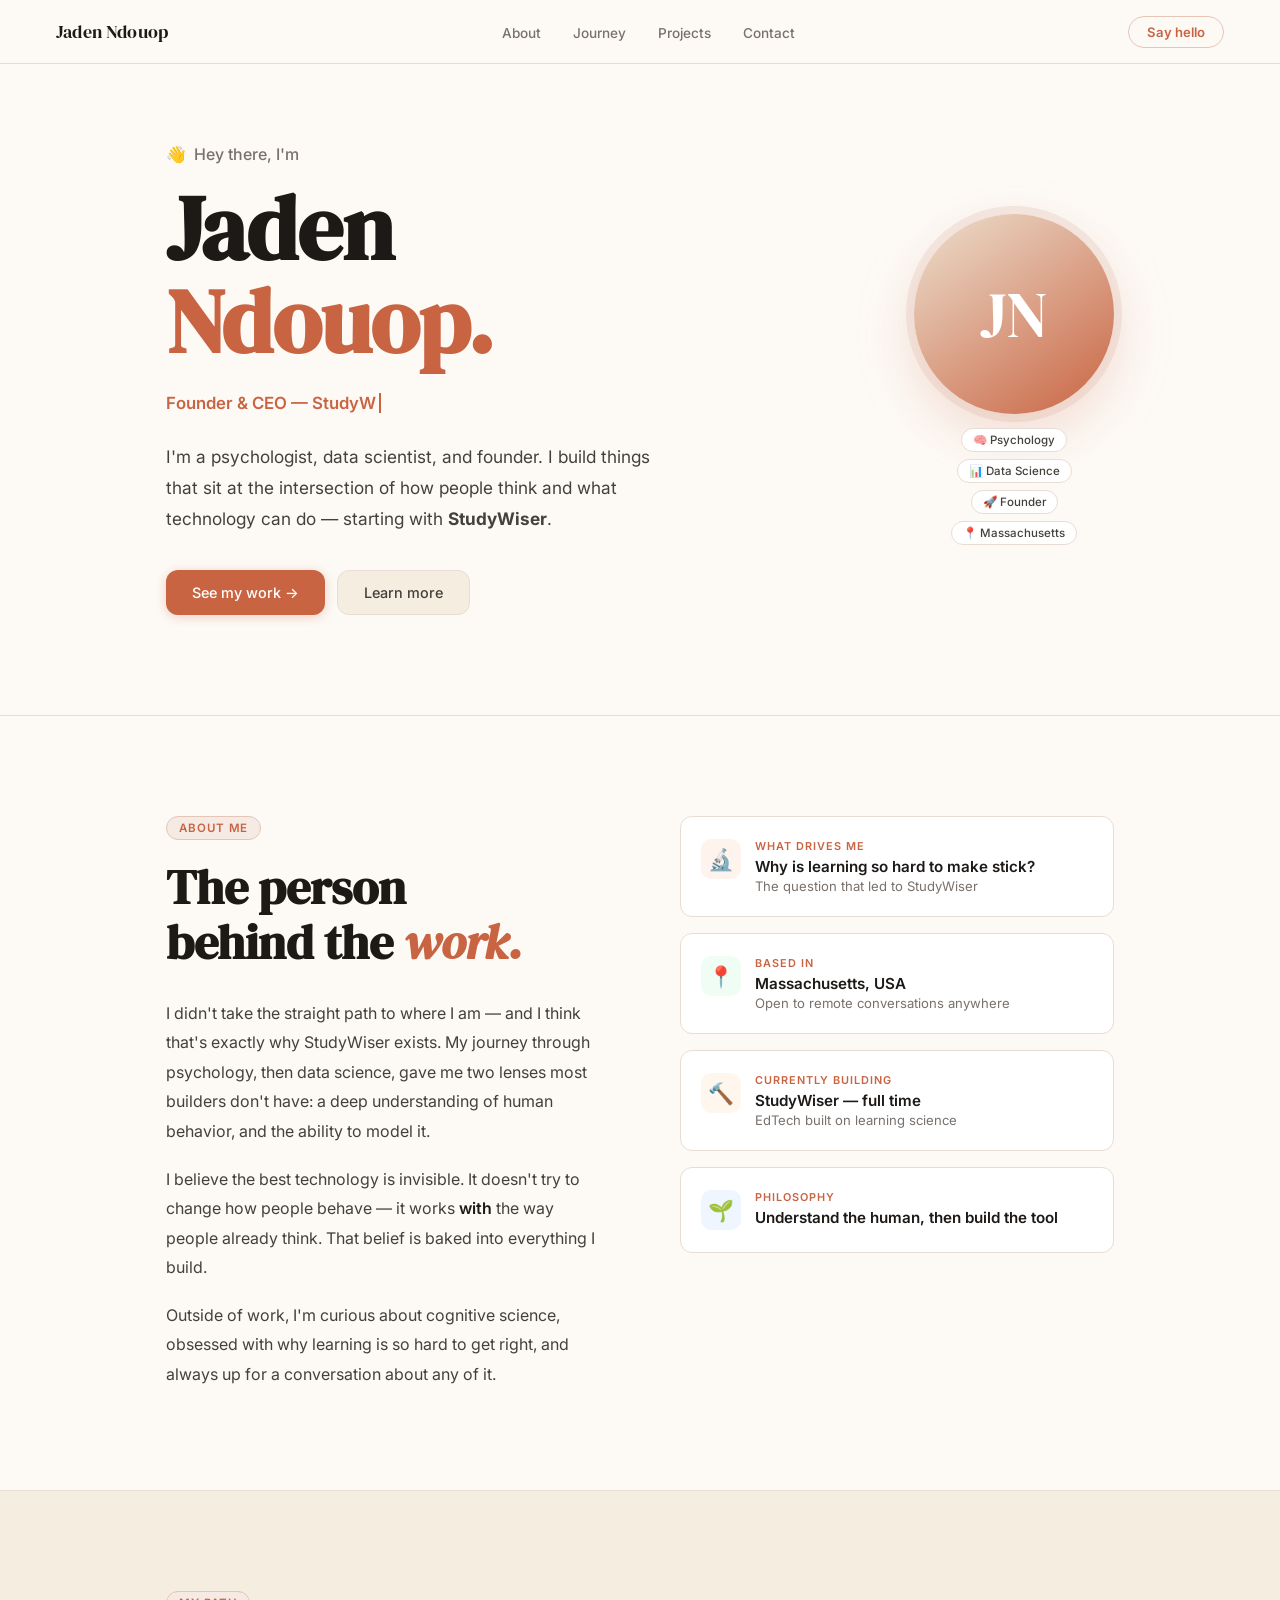
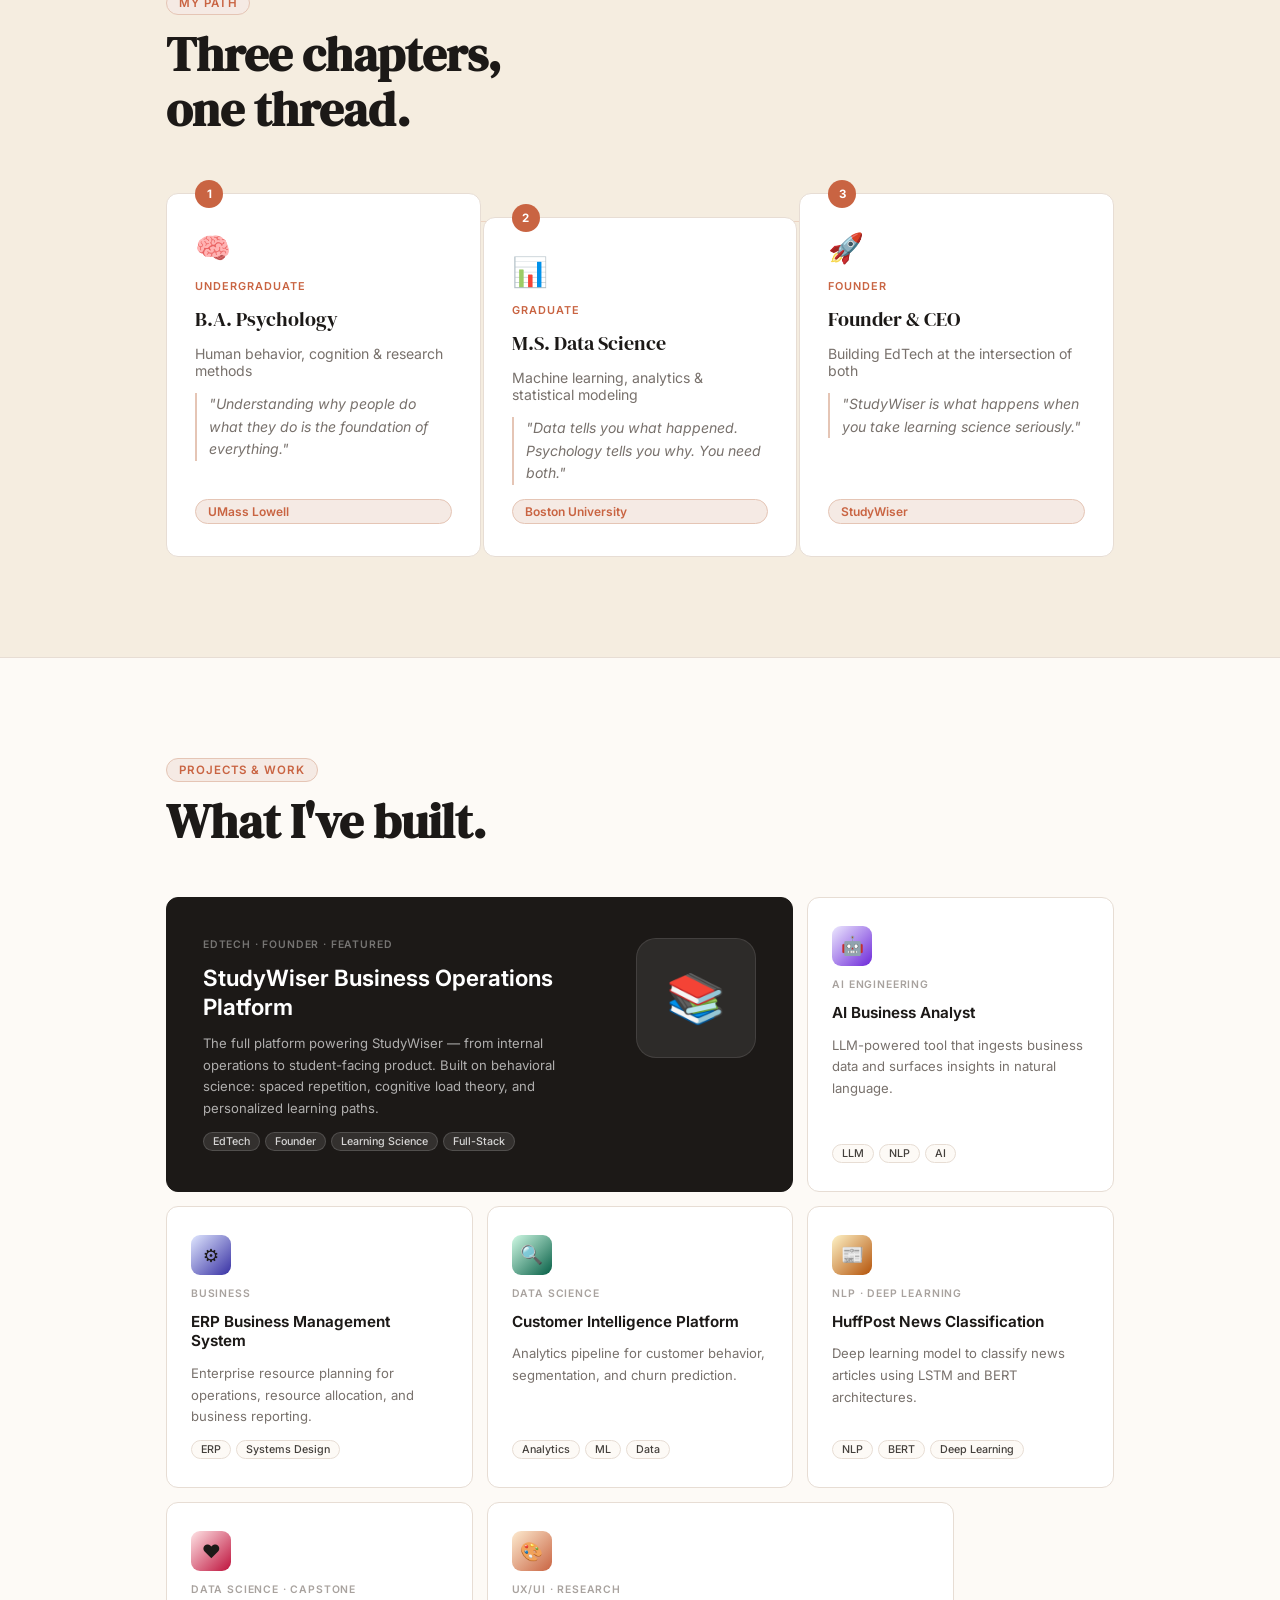
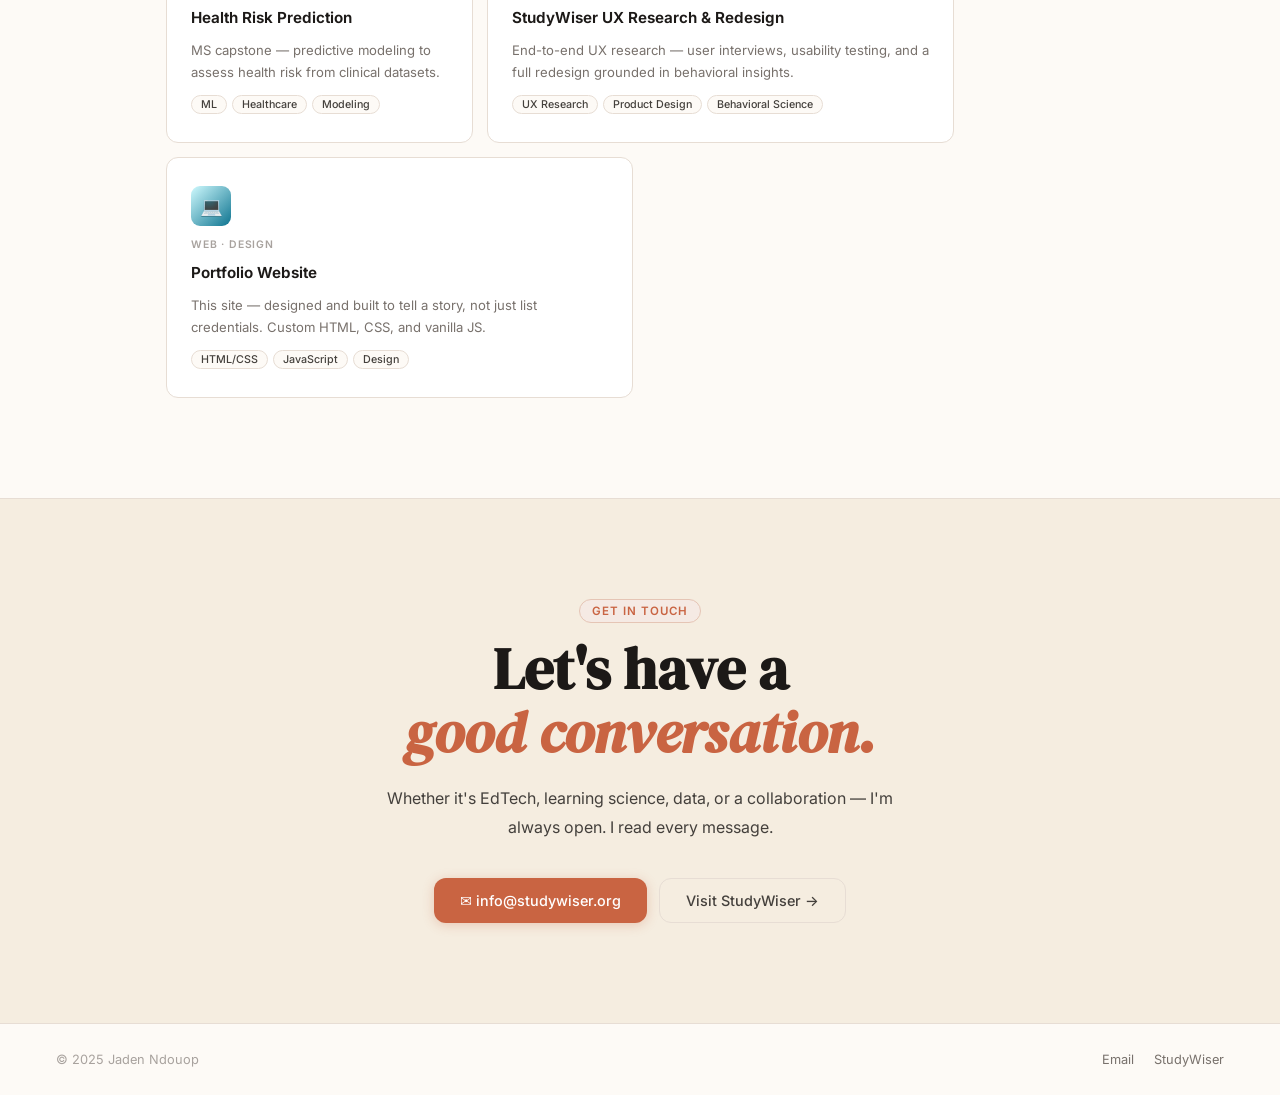
==== commit 9f6f358f: "Full redesign: warm personal palette, classic scroll, bento projects" ====
--- a/index.html
+++ b/index.html
@@ -6,624 +6,707 @@
   <title>Jaden Ndouop</title>
   <link rel="icon" type="image/svg+xml" href="favicon.svg" />
   <link rel="preconnect" href="https://fonts.googleapis.com" />
-  <link href="https://fonts.googleapis.com/css2?family=Inter:ital,wght@0,300;0,400;0,500;0,600;0,700;1,400&display=swap" rel="stylesheet" />
+  <link href="https://fonts.googleapis.com/css2?family=DM+Serif+Display:ital@0;1&family=Inter:wght@300;400;500;600&display=swap" rel="stylesheet" />
   <style>
+    /* ── Tokens ── */
     :root {
-      --navy:       #1a3353;
-      --navy-mid:   #2d5282;
-      --blue-soft:  #EFF6FF;
-      --blue-border:#BFDBFE;
-      --slate:      #334155;
-      --muted:      #64748B;
-      --faint:      #94A3B8;
-      --border:     #E2E8F0;
-      --bg:         #F8FAFC;
-      --surface:    #FFFFFF;
-      --text:       #0F172A;
-      --sidebar-w:  268px;
-      --r:          14px;
-    }
-
+      --cream:       #FDFAF6;
+      --cream-mid:   #F5EDE0;
+      --cream-dark:  #EDE0CF;
+      --terra:       #C96442;
+      --terra-soft:  #F5EAE4;
+      --terra-border:#E5C5B5;
+      --brown-mid:   #78716C;
+      --brown-light: #A8A29E;
+      --border:      #E7DDD4;
+      --text:        #1C1917;
+      --text-soft:   #44403C;
+      --surface:     #FFFFFF;
+      --nav-h:       64px;
+      --r:           12px;
+    }
+
+    /* ── Reset ── */
     *, *::before, *::after { box-sizing: border-box; margin: 0; padding: 0; }
     html { scroll-behavior: smooth; }
     body {
       font-family: 'Inter', system-ui, sans-serif;
-      background: var(--bg);
+      background: var(--cream);
       color: var(--text);
       overflow-x: hidden;
       -webkit-font-smoothing: antialiased;
     }
 
-    /* ═══════════════════════════════════
-       SIDEBAR
-    ═══════════════════════════════════ */
-    #sidebar {
-      position: fixed; top: 0; left: 0; bottom: 0;
-      width: var(--sidebar-w);
-      background: var(--surface);
-      border-right: 1px solid var(--border);
-      display: flex; flex-direction: column;
-      padding: 36px 24px 32px;
-      z-index: 50;
-    }
-
-    .sb-brand { margin-bottom: 32px; }
-    .sb-name {
-      display: block;
-      font-size: 1rem; font-weight: 700; letter-spacing: -0.02em;
-      color: var(--navy); text-decoration: none; line-height: 1.2;
-      margin-bottom: 2px;
-    }
-    .sb-role {
-      font-size: 0.75rem; color: var(--faint); line-height: 1.4;
-    }
-
-    .sb-nav { flex: 1; display: flex; flex-direction: column; gap: 1px; }
-
-    .sb-section-label {
-      font-size: 0.63rem; font-weight: 600; letter-spacing: 0.1em;
-      text-transform: uppercase; color: var(--faint);
-      padding: 14px 10px 6px;
-    }
-
-    .sb-nav a {
-      display: flex; align-items: center; gap: 10px;
-      padding: 8px 10px; border-radius: 8px;
-      font-size: 0.85rem; color: var(--muted);
-      text-decoration: none; transition: all 0.15s;
-    }
-    .sb-nav a:hover { color: var(--navy); background: var(--bg); }
-    .sb-nav a.active {
-      color: var(--navy); background: var(--blue-soft); font-weight: 600;
-    }
-    .sb-dot {
-      width: 5px; height: 5px; border-radius: 50%;
-      background: var(--border); flex-shrink: 0; transition: background 0.15s;
-    }
-    .sb-nav a.active .sb-dot { background: var(--navy); }
-
-    .sb-footer {
-      padding-top: 24px; border-top: 1px solid var(--border);
-    }
-    .sb-footer-text {
-      font-size: 0.73rem; color: var(--faint); line-height: 1.6; margin-bottom: 14px;
-    }
-    .sb-footer-links { display: flex; gap: 14px; }
-    .sb-footer-links a {
-      font-size: 0.75rem; color: var(--muted); text-decoration: none;
-      transition: color 0.15s;
-    }
-    .sb-footer-links a:hover { color: var(--navy); }
-
-    /* ═══════════════════════════════════
-       MAIN
-    ═══════════════════════════════════ */
-    #main { margin-left: var(--sidebar-w); }
-
-    /* ── Section wrapper ── */
-    .sec {
-      padding: 88px 72px;
+    /* ── Nav ── */
+    nav {
+      position: fixed; top: 0; left: 0; right: 0; z-index: 100;
+      height: var(--nav-h);
+      display: flex; align-items: center; justify-content: space-between;
+      padding: 0 56px;
+      background: rgba(253,250,246,0.88);
+      backdrop-filter: blur(16px);
       border-bottom: 1px solid var(--border);
-    }
-    .sec:last-child { border-bottom: none; }
-    .sec-inner { max-width: 760px; }
-
-    /* ── Eyebrow ── */
-    .eyebrow {
-      display: flex; align-items: center; gap: 10px;
-      margin-bottom: 22px;
-    }
-    .eyebrow-num {
-      font-size: 0.65rem; font-weight: 700; letter-spacing: 0.12em;
-      text-transform: uppercase; color: var(--faint);
-    }
-    .eyebrow-rule { width: 32px; height: 1px; background: var(--border); }
-    .eyebrow-tag {
-      font-size: 0.65rem; font-weight: 600; letter-spacing: 0.07em;
-      text-transform: uppercase; color: var(--navy);
-      background: var(--blue-soft); border: 1px solid var(--blue-border);
-      padding: 3px 10px; border-radius: 999px;
-    }
-
-    /* ── Headings ── */
-    .h-xl {
-      font-size: clamp(2.4rem, 5vw, 4rem);
-      font-weight: 700; letter-spacing: -0.035em;
-      line-height: 1.08; color: var(--text);
-    }
-    .h-xl em { font-style: normal; color: var(--navy); }
-
-    .h-lg {
-      font-size: clamp(1.8rem, 3.5vw, 2.8rem);
-      font-weight: 700; letter-spacing: -0.03em;
-      line-height: 1.1; color: var(--text);
-    }
-    .h-lg em { font-style: normal; color: var(--navy); }
-
-    /* ── Body text ── */
-    .body-stack { display: flex; flex-direction: column; gap: 16px; margin-top: 28px; }
-    .body-stack p {
-      font-size: 1.02rem; line-height: 1.82; color: var(--slate);
-    }
-    .body-stack strong { color: var(--text); font-weight: 600; }
-
-    /* ── Pull quote ── */
-    .quote {
-      border-left: 2px solid var(--navy);
-      padding: 2px 0 2px 18px;
-      font-size: 1.05rem; font-weight: 500; font-style: italic;
-      color: var(--navy); line-height: 1.65;
-      margin: 4px 0;
-    }
-
-    /* ── Pill row ── */
-    .pill-row { display: flex; flex-wrap: wrap; gap: 8px; margin-top: 6px; }
-    .pill {
-      font-size: 0.78rem; font-weight: 500;
-      padding: 5px 13px; border-radius: 999px;
+      transition: box-shadow .3s;
+    }
+    nav.scrolled { box-shadow: 0 2px 24px rgba(0,0,0,0.06); }
+    .nav-logo {
+      font-family: 'DM Serif Display', Georgia, serif;
+      font-size: 1.15rem; color: var(--text);
+      text-decoration: none; letter-spacing: 0.01em;
+    }
+    .nav-links { display: flex; gap: 32px; list-style: none; }
+    .nav-links a {
+      font-size: 0.85rem; font-weight: 500;
+      color: var(--brown-mid); text-decoration: none;
+      transition: color .2s;
+    }
+    .nav-links a:hover { color: var(--terra); }
+    .nav-cta {
+      font-size: 0.82rem; font-weight: 600;
+      color: var(--terra); text-decoration: none;
+      border: 1.5px solid var(--terra-border);
+      padding: 7px 18px; border-radius: 999px;
+      transition: all .2s;
+    }
+    .nav-cta:hover { background: var(--terra); color: white; }
+
+    /* ── Shared ── */
+    .wrap { max-width: 1060px; margin: 0 auto; padding: 0 56px; }
+    .serif { font-family: 'DM Serif Display', Georgia, serif; }
+
+    .tag {
+      display: inline-flex; align-items: center; gap: 7px;
+      font-size: 0.72rem; font-weight: 600; letter-spacing: 0.08em;
+      text-transform: uppercase; color: var(--terra);
+      background: var(--terra-soft); border: 1px solid var(--terra-border);
+      padding: 4px 12px; border-radius: 999px;
+    }
+
+    .reveal {
+      opacity: 0; transform: translateY(28px);
+      transition: opacity .65s ease, transform .65s ease;
+    }
+    .reveal.visible { opacity: 1; transform: translateY(0); }
+
+    /* ── HERO ── */
+    #hero {
+      padding-top: calc(var(--nav-h) + 80px);
+      padding-bottom: 100px;
+    }
+    .hero-wrap {
+      max-width: 1060px; margin: 0 auto; padding: 0 56px;
+      display: grid; grid-template-columns: 1fr auto;
+      gap: 60px; align-items: center;
+    }
+
+    .hero-greeting {
+      font-size: 1rem; font-weight: 500;
+      color: var(--brown-mid); margin-bottom: 18px;
+      display: flex; align-items: center; gap: 8px;
+    }
+    .wave { display: inline-block; animation: wave 2.4s ease-in-out infinite; transform-origin: 70% 70%; }
+    @keyframes wave {
+      0%,60%,100% { transform: rotate(0deg); }
+      10%,30%     { transform: rotate(18deg); }
+      20%         { transform: rotate(-8deg); }
+      40%         { transform: rotate(14deg); }
+      50%         { transform: rotate(-4deg); }
+    }
+
+    .hero-name {
+      font-family: 'DM Serif Display', Georgia, serif;
+      font-size: clamp(3rem, 7vw, 6rem);
+      line-height: 1.04; letter-spacing: -0.01em;
+      color: var(--text); margin-bottom: 20px;
+    }
+    .hero-name .accent { color: var(--terra); }
+
+    .hero-typing {
+      font-size: 1.05rem; color: var(--brown-mid);
+      min-height: 1.7em; margin-bottom: 24px;
+      display: flex; align-items: center; gap: 8px;
+    }
+    #typing-text {
+      color: var(--terra); font-weight: 600;
+      border-right: 2px solid var(--terra);
+      padding-right: 3px;
+      animation: blink .8s step-end infinite;
+    }
+    @keyframes blink {
+      0%,100% { border-color: var(--terra); }
+      50%      { border-color: transparent; }
+    }
+
+    .hero-desc {
+      font-size: 1.08rem; line-height: 1.8;
+      color: var(--text-soft); max-width: 520px;
+      margin-bottom: 36px;
+    }
+
+    .hero-actions { display: flex; gap: 12px; flex-wrap: wrap; }
+    .btn {
+      display: inline-flex; align-items: center; gap: 8px;
+      padding: 13px 26px; border-radius: var(--r);
+      font-size: 0.9rem; font-weight: 500;
+      text-decoration: none; transition: all .22s;
+    }
+    .btn-terra {
+      background: var(--terra); color: white;
+      box-shadow: 0 2px 12px rgba(201,100,66,.28);
+    }
+    .btn-terra:hover { background: #b5583a; transform: translateY(-2px); box-shadow: 0 6px 20px rgba(201,100,66,.35); }
+    .btn-soft {
+      background: var(--cream-mid); color: var(--text-soft);
       border: 1px solid var(--border);
-      color: var(--slate); background: var(--surface);
-    }
-
-    /* ── Credential card ── */
-    .cred {
-      display: flex; align-items: center; gap: 16px;
+    }
+    .btn-soft:hover { background: var(--cream-dark); border-color: var(--terra-border); }
+
+    /* Avatar block */
+    .hero-avatar-wrap { display: flex; flex-direction: column; align-items: center; gap: 14px; }
+    .hero-avatar {
+      width: 200px; height: 200px; border-radius: 50%;
+      background: linear-gradient(145deg, var(--cream-dark) 0%, var(--terra) 100%);
+      display: flex; align-items: center; justify-content: center;
+      font-family: 'DM Serif Display', serif;
+      font-size: 4rem; color: white;
+      box-shadow: 0 20px 60px rgba(201,100,66,.22), 0 0 0 8px var(--terra-soft);
+    }
+    .hero-chips { display: flex; flex-wrap: wrap; gap: 7px; justify-content: center; max-width: 200px; }
+    .chip {
+      font-size: 0.72rem; font-weight: 500;
+      padding: 4px 11px; border-radius: 999px;
       background: var(--surface); border: 1px solid var(--border);
-      border-radius: var(--r); padding: 18px 20px;
-      transition: box-shadow 0.2s;
-    }
-    .cred:hover { box-shadow: 0 4px 16px rgba(0,0,0,0.06); }
-    .cred-icon {
-      width: 42px; height: 42px; border-radius: 10px;
+      color: var(--text-soft); white-space: nowrap;
+    }
+
+    /* ── DIVIDER ── */
+    .divider { border: none; border-top: 1px solid var(--border); }
+
+    /* ── ABOUT ── */
+    #about { padding: 100px 0; }
+    .about-grid {
+      display: grid; grid-template-columns: 1fr 1fr;
+      gap: 80px; align-items: start;
+    }
+    .about-label { margin-bottom: 20px; }
+    .about-heading {
+      font-family: 'DM Serif Display', serif;
+      font-size: clamp(2rem, 4vw, 3rem);
+      line-height: 1.15; color: var(--text);
+      margin-bottom: 28px;
+    }
+    .about-heading em { font-style: italic; color: var(--terra); }
+    .about-body { display: flex; flex-direction: column; gap: 18px; }
+    .about-body p { font-size: 1rem; line-height: 1.85; color: var(--text-soft); }
+    .about-body strong { color: var(--text); font-weight: 600; }
+
+    .about-cards { display: flex; flex-direction: column; gap: 16px; }
+    .about-card {
+      background: var(--surface); border: 1px solid var(--border);
+      border-radius: var(--r); padding: 22px 20px;
+      display: flex; align-items: flex-start; gap: 14px;
+      transition: box-shadow .2s, transform .2s;
+    }
+    .about-card:hover { box-shadow: 0 6px 24px rgba(0,0,0,.07); transform: translateY(-2px); }
+    .about-card-icon {
+      font-size: 1.3rem; width: 40px; height: 40px;
+      border-radius: 10px; display: flex; align-items: center; justify-content: center;
+      flex-shrink: 0;
+    }
+    .about-card-body {}
+    .about-card-label {
+      font-size: 0.68rem; font-weight: 600; letter-spacing: .09em;
+      text-transform: uppercase; color: var(--terra); margin-bottom: 4px;
+    }
+    .about-card-value { font-size: 0.95rem; font-weight: 600; color: var(--text); }
+    .about-card-sub { font-size: 0.82rem; color: var(--brown-mid); margin-top: 2px; }
+
+    /* ── JOURNEY ── */
+    #journey { padding: 100px 0; background: var(--cream-mid); }
+    .journey-header { margin-bottom: 56px; }
+    .journey-heading {
+      font-family: 'DM Serif Display', serif;
+      font-size: clamp(2rem, 4vw, 3rem);
+      line-height: 1.15; color: var(--text); margin-top: 12px;
+    }
+
+    .journey-steps {
+      display: grid; grid-template-columns: repeat(3, 1fr);
+      gap: 2px; position: relative;
+    }
+    .journey-steps::before {
+      content: ''; position: absolute;
+      top: 28px; left: 10%; right: 10%; height: 1px;
+      background: linear-gradient(90deg, var(--terra), var(--cream-dark), var(--terra));
+      opacity: .4;
+    }
+
+    .jstep {
+      background: var(--surface); border: 1px solid var(--border);
+      border-radius: var(--r); padding: 36px 28px 32px;
+      display: flex; flex-direction: column; gap: 14px;
+      position: relative; transition: box-shadow .25s, transform .25s;
+    }
+    .jstep:hover { box-shadow: 0 12px 40px rgba(0,0,0,.08); transform: translateY(-4px); }
+    .jstep:nth-child(2) { margin-top: 24px; }
+
+    .jstep-num {
+      position: absolute; top: -14px; left: 28px;
+      width: 28px; height: 28px; border-radius: 50%;
+      background: var(--terra); color: white;
+      font-size: 0.72rem; font-weight: 700;
       display: flex; align-items: center; justify-content: center;
-      font-size: 1.2rem; flex-shrink: 0;
-    }
-    .cred-degree { font-size: 0.92rem; font-weight: 600; color: var(--text); }
-    .cred-school { font-size: 0.78rem; color: var(--muted); margin-top: 2px; }
-    .cred-badge {
-      margin-left: auto; white-space: nowrap;
-      font-size: 0.7rem; font-weight: 600; color: var(--navy);
-      background: var(--blue-soft); border: 1px solid var(--blue-border);
-      padding: 3px 10px; border-radius: 999px;
-    }
-
-    /* ── Typing ── */
-    .typing-line {
-      font-size: 0.88rem; color: var(--muted);
-      margin-bottom: 24px; display: flex; align-items: center; gap: 8px;
-    }
-    #typing-text {
-      color: var(--navy); font-weight: 600;
-      border-right: 2px solid var(--navy);
-      padding-right: 2px;
-      animation: blink 0.8s step-end infinite;
-    }
-    @keyframes blink {
-      0%,100% { border-color: var(--navy); }
-      50%      { border-color: transparent; }
-    }
-
-    /* ── Buttons ── */
-    .btn-row { display: flex; gap: 10px; flex-wrap: wrap; margin-top: 28px; }
-    .btn {
-      display: inline-flex; align-items: center; gap: 7px;
-      padding: 11px 22px; border-radius: var(--r);
-      font-size: 0.875rem; font-weight: 500;
-      text-decoration: none; transition: all 0.2s;
-    }
-    .btn-primary {
-      background: var(--navy); color: white;
-      box-shadow: 0 1px 4px rgba(0,0,0,0.12);
-    }
-    .btn-primary:hover {
-      background: var(--navy-mid); transform: translateY(-1px);
-      box-shadow: 0 4px 14px rgba(26,51,83,0.28);
-    }
-    .btn-outline { border: 1.5px solid var(--border); color: var(--navy); }
-    .btn-outline:hover { border-color: var(--navy); background: var(--blue-soft); }
-
-    /* ═══════════════════════════════════
-       BENTO GRID
-    ═══════════════════════════════════ */
+    }
+    .jstep-icon { font-size: 1.8rem; }
+    .jstep-type {
+      font-size: 0.68rem; font-weight: 600; letter-spacing: .09em;
+      text-transform: uppercase; color: var(--terra);
+    }
+    .jstep-degree {
+      font-family: 'DM Serif Display', serif;
+      font-size: 1.25rem; color: var(--text); line-height: 1.2;
+    }
+    .jstep-field { font-size: 0.88rem; color: var(--brown-mid); }
+    .jstep-school {
+      display: inline-block; margin-top: auto;
+      font-size: 0.75rem; font-weight: 600;
+      color: var(--terra); background: var(--terra-soft);
+      border: 1px solid var(--terra-border);
+      padding: 4px 12px; border-radius: 999px;
+    }
+    .jstep-quote {
+      font-style: italic; font-size: 0.88rem;
+      color: var(--brown-mid); line-height: 1.6;
+      border-left: 2px solid var(--terra-border);
+      padding-left: 12px;
+    }
+
+    /* ── PROJECTS ── */
+    #projects { padding: 100px 0; }
+    .projects-header { margin-bottom: 48px; }
+    .projects-heading {
+      font-family: 'DM Serif Display', serif;
+      font-size: clamp(2rem, 4vw, 3rem);
+      line-height: 1.15; color: var(--text); margin-top: 12px;
+    }
+
+    /* Bento */
     .bento {
       display: grid;
-      grid-template-columns: repeat(3, 1fr);
-      grid-template-rows: auto;
+      grid-template-columns: repeat(6, 1fr);
+      grid-auto-rows: minmax(200px, auto);
       gap: 14px;
-      margin-top: 32px;
-    }
-
-    /* Card base */
-    .bc {
-      background: var(--surface);
-      border: 1px solid var(--border);
-      border-radius: var(--r);
-      padding: 26px 24px;
+    }
+
+    .pc {
+      background: var(--surface); border: 1px solid var(--border);
+      border-radius: var(--r); padding: 28px 24px;
       display: flex; flex-direction: column; gap: 12px;
       text-decoration: none; color: inherit;
-      transition: border-color 0.2s, box-shadow 0.2s, transform 0.2s;
-      position: relative; overflow: hidden;
-    }
-    .bc:hover {
-      border-color: var(--navy);
-      box-shadow: 0 8px 28px rgba(26,51,83,0.1);
-      transform: translateY(-2px);
-    }
-
-    /* Accent stripe on hover */
-    .bc::before {
-      content: ''; position: absolute; top: 0; left: 0; right: 0;
-      height: 3px; opacity: 0; transition: opacity 0.2s;
-    }
-    .bc:hover::before { opacity: 1; }
-
-    /* Featured — spans 2 cols */
-    .bc-featured {
-      grid-column: span 2;
-      background: var(--navy);
-      border-color: var(--navy);
+      transition: border-color .2s, box-shadow .2s, transform .2s;
+      overflow: hidden; position: relative;
+    }
+    .pc::after {
+      content: ''; position: absolute;
+      bottom: 0; left: 0; right: 0; height: 3px;
+      transform: scaleX(0); transform-origin: left;
+      transition: transform .3s ease;
+    }
+    .pc:hover { transform: translateY(-3px); box-shadow: 0 10px 36px rgba(0,0,0,.09); border-color: transparent; }
+    .pc:hover::after { transform: scaleX(1); }
+
+    /* Span helpers */
+    .col-4 { grid-column: span 4; }
+    .col-3 { grid-column: span 3; }
+    .col-2 { grid-column: span 2; }
+    .col-6 { grid-column: span 6; }
+
+    /* Featured */
+    .pc-featured {
+      background: var(--text);
+      border-color: var(--text);
       color: white;
-      padding: 36px 32px;
-    }
-    .bc-featured::before { display: none; }
-    .bc-featured:hover {
-      background: var(--navy-mid);
-      border-color: var(--navy-mid);
-      box-shadow: 0 12px 40px rgba(26,51,83,0.3);
-    }
-    .bc-featured .bc-name { color: white; font-size: 1.3rem; }
-    .bc-featured .bc-desc { color: rgba(255,255,255,0.72); font-size: 0.92rem; }
-    .bc-featured .bc-tag { background: rgba(255,255,255,0.12); border-color: rgba(255,255,255,0.2); color: rgba(255,255,255,0.85); }
-    .bc-featured .bc-arrow { color: rgba(255,255,255,0.5); }
-    .bc-featured:hover .bc-arrow { color: white; }
-
-    /* Wide — spans full 3 cols */
-    .bc-wide { grid-column: span 3; }
-
-    /* Accent colors (stripe + icon bg) */
-    .bc-blue  .bc::before { background: linear-gradient(90deg,#3B82F6,#1E3A5F); }
-    .bc-purple::before { background: linear-gradient(90deg,#8B5CF6,#4C1D95); }
-    .bc-green ::before { background: linear-gradient(90deg,#10B981,#065F46); }
-    .bc-orange::before { background: linear-gradient(90deg,#F59E0B,#B45309); }
-    .bc-rose  ::before { background: linear-gradient(90deg,#F43F5E,#9F1239); }
-    .bc-teal  ::before { background: linear-gradient(90deg,#14B8A6,#134E4A); }
-    .bc-indigo::before { background: linear-gradient(90deg,#6366F1,#312E81); }
-
-    .bc-header { display: flex; justify-content: space-between; align-items: flex-start; }
-    .bc-icon {
+      padding: 40px 36px;
+      flex-direction: row; align-items: flex-start; gap: 40px;
+    }
+    .pc-featured:hover { border-color: transparent; background: #2c2420; }
+    .pc-featured::after { display: none; }
+    .pc-featured .pc-cat  { color: rgba(255,255,255,.4); }
+    .pc-featured .pc-name { color: white; font-size: 1.4rem; }
+    .pc-featured .pc-desc { color: rgba(255,255,255,.65); }
+    .pc-featured .pc-tag  { background: rgba(255,255,255,.1); border-color: rgba(255,255,255,.15); color: rgba(255,255,255,.8); }
+    .pc-featured .pc-arrow { color: rgba(255,255,255,.4); }
+    .pc-featured:hover .pc-arrow { color: white; }
+    .featured-left { flex: 1; display: flex; flex-direction: column; gap: 12px; }
+    .featured-right {
+      flex-shrink: 0; width: 120px; height: 120px;
+      border-radius: 20px; background: rgba(255,255,255,.08);
+      border: 1px solid rgba(255,255,255,.1);
+      display: flex; align-items: center; justify-content: center;
+      font-size: 3rem;
+    }
+
+    /* Accent stripes */
+    .pc-terra::after   { background: var(--terra); }
+    .pc-purple::after  { background: #7C3AED; }
+    .pc-indigo::after  { background: #4F46E5; }
+    .pc-green::after   { background: #059669; }
+    .pc-amber::after   { background: #D97706; }
+    .pc-rose::after    { background: #E11D48; }
+    .pc-cyan::after    { background: #0891B2; }
+
+    .pc-header { display: flex; justify-content: space-between; align-items: flex-start; }
+    .pc-icon {
       width: 40px; height: 40px; border-radius: 9px;
       display: flex; align-items: center; justify-content: center;
       font-size: 1.15rem; flex-shrink: 0;
     }
-    .bc-arrow {
-      font-size: 1rem; color: var(--faint);
-      transition: color 0.2s, transform 0.2s;
-    }
-    .bc:hover .bc-arrow { color: var(--navy); transform: translate(2px,-2px); }
-
-    .bc-category {
-      font-size: 0.65rem; font-weight: 600; letter-spacing: 0.08em;
-      text-transform: uppercase; color: var(--faint);
-    }
-    .bc-featured .bc-category { color: rgba(255,255,255,0.45); }
-
-    .bc-name {
-      font-size: 0.95rem; font-weight: 650;
-      color: var(--text); line-height: 1.3;
-    }
-    .bc-desc {
-      font-size: 0.82rem; line-height: 1.62;
-      color: var(--muted); flex: 1;
-    }
-    .bc-tags { display: flex; flex-wrap: wrap; gap: 5px; margin-top: auto; }
-    .bc-tag {
-      font-size: 0.67rem; font-weight: 500;
+    .pc-arrow { color: var(--brown-light); font-size: .9rem; transition: all .2s; }
+    .pc:hover .pc-arrow { color: var(--terra); transform: translate(2px,-2px); }
+
+    .pc-cat {
+      font-size: .65rem; font-weight: 600; letter-spacing: .08em;
+      text-transform: uppercase; color: var(--brown-light);
+    }
+    .pc-name { font-size: .95rem; font-weight: 650; color: var(--text); line-height: 1.3; }
+    .pc-desc { font-size: .82rem; line-height: 1.65; color: var(--brown-mid); flex: 1; }
+    .pc-tags { display: flex; flex-wrap: wrap; gap: 5px; margin-top: auto; }
+    .pc-tag {
+      font-size: .67rem; font-weight: 500;
       padding: 2px 9px; border-radius: 999px;
-      background: var(--bg); border: 1px solid var(--border);
-      color: var(--slate);
-    }
-
-    /* ── Scroll reveal ── */
-    .reveal {
-      opacity: 0; transform: translateY(20px);
-      transition: opacity 0.55s ease, transform 0.55s ease;
-    }
-    .reveal.visible { opacity: 1; transform: translateY(0); }
-
-    /* ── Mobile ── */
+      background: var(--cream); border: 1px solid var(--border); color: var(--text-soft);
+    }
+
+    /* ── CONTACT ── */
+    #contact { padding: 100px 0; background: var(--cream-mid); }
+    .contact-inner {
+      text-align: center; max-width: 560px; margin: 0 auto;
+    }
+    .contact-heading {
+      font-family: 'DM Serif Display', serif;
+      font-size: clamp(2.2rem, 5vw, 3.6rem);
+      line-height: 1.1; color: var(--text); margin: 14px 0 20px;
+    }
+    .contact-heading em { font-style: italic; color: var(--terra); }
+    .contact-desc { font-size: 1rem; line-height: 1.8; color: var(--text-soft); margin-bottom: 36px; }
+    .contact-actions { display: flex; gap: 12px; justify-content: center; flex-wrap: wrap; }
+
+    /* ── FOOTER ── */
+    footer {
+      border-top: 1px solid var(--border);
+      padding: 28px 56px;
+      display: flex; align-items: center; justify-content: space-between;
+      flex-wrap: wrap; gap: 12px;
+      font-size: .8rem; color: var(--brown-light);
+    }
+    .footer-links { display: flex; gap: 20px; }
+    .footer-links a { color: var(--brown-mid); text-decoration: none; transition: color .15s; }
+    .footer-links a:hover { color: var(--terra); }
+
+    /* ── Responsive ── */
     @media (max-width: 900px) {
-      #sidebar { display: none; }
-      #main { margin-left: 0; }
-      .sec { padding: 64px 24px; }
+      nav { padding: 0 24px; }
+      .nav-links { display: none; }
+      .wrap { padding: 0 24px; }
+      .hero-wrap { grid-template-columns: 1fr; gap: 40px; padding: 0 24px; }
+      .hero-avatar-wrap { flex-direction: row; align-items: center; gap: 20px; }
+      .hero-avatar { width: 100px; height: 100px; font-size: 2rem; }
+      #about { padding: 72px 0; }
+      .about-grid { grid-template-columns: 1fr; gap: 40px; padding: 0 24px; }
+      #journey { padding: 72px 0; }
+      .journey-steps { grid-template-columns: 1fr; }
+      .journey-steps::before { display: none; }
+      .jstep:nth-child(2) { margin-top: 0; }
+      #projects { padding: 72px 0; }
       .bento { grid-template-columns: 1fr; }
-      .bc-featured, .bc-wide { grid-column: span 1; }
+      .col-2, .col-3, .col-4, .col-6 { grid-column: span 1; }
+      .pc-featured { flex-direction: column; }
+      .featured-right { display: none; }
+      #contact { padding: 72px 0; }
+      footer { padding: 24px; }
     }
   </style>
 </head>
 <body>
 
-<!-- ═══════════ SIDEBAR ═══════════ -->
-<aside id="sidebar">
-  <div class="sb-brand">
-    <a href="#intro" class="sb-name">Jaden Ndouop</a>
-    <span class="sb-role">Founder & CEO, StudyWiser</span>
-  </div>
-
-  <nav class="sb-nav">
-    <a href="#intro" class="active"><span class="sb-dot"></span>Intro</a>
-
-    <div class="sb-section-label">The story</div>
-    <a href="#ch1"><span class="sb-dot"></span>The Mind</a>
-    <a href="#ch2"><span class="sb-dot"></span>The Data</a>
-    <a href="#ch3"><span class="sb-dot"></span>The Build</a>
-
-    <div class="sb-section-label">Work</div>
-    <a href="#projects"><span class="sb-dot"></span>Projects</a>
-    <a href="#contact"><span class="sb-dot"></span>Contact</a>
-  </nav>
-
-  <div class="sb-footer">
-    <p class="sb-footer-text">Based in Massachusetts.<br/>Open to conversations.</p>
-    <div class="sb-footer-links">
-      <a href="mailto:info@studywiser.org">Email</a>
-      <a href="https://studywiser.org" target="_blank">StudyWiser ↗</a>
+<!-- NAV -->
+<nav id="nav">
+  <a href="#hero" class="nav-logo">Jaden Ndouop</a>
+  <ul class="nav-links">
+    <li><a href="#about">About</a></li>
+    <li><a href="#journey">Journey</a></li>
+    <li><a href="#projects">Projects</a></li>
+    <li><a href="#contact">Contact</a></li>
+  </ul>
+  <a href="mailto:info@studywiser.org" class="nav-cta">Say hello</a>
+</nav>
+
+<!-- HERO -->
+<section id="hero">
+  <div class="hero-wrap">
+    <div>
+      <p class="hero-greeting"><span class="wave">👋</span> Hey there, I'm</p>
+      <h1 class="hero-name">Jaden<br/><span class="accent">Ndouop.</span></h1>
+      <div class="hero-typing">
+        <span id="typing-text"></span>
+      </div>
+      <p class="hero-desc">
+        I'm a psychologist, data scientist, and founder. I build things that sit at the intersection of how people think and what technology can do — starting with <strong>StudyWiser</strong>.
+      </p>
+      <div class="hero-actions">
+        <a href="#projects" class="btn btn-terra">See my work →</a>
+        <a href="#about" class="btn btn-soft">Learn more</a>
+      </div>
+    </div>
+
+    <div class="hero-avatar-wrap reveal" style="transition-delay:.2s">
+      <div class="hero-avatar">JN</div>
+      <div class="hero-chips">
+        <span class="chip">🧠 Psychology</span>
+        <span class="chip">📊 Data Science</span>
+        <span class="chip">🚀 Founder</span>
+        <span class="chip">📍 Massachusetts</span>
+      </div>
     </div>
   </div>
-</aside>
-
-<!-- ═══════════ MAIN ═══════════ -->
-<main id="main">
-
-  <!-- INTRO -->
-  <section class="sec" id="intro">
-    <div class="sec-inner">
-      <div class="typing-line">
-        <span>Currently —</span>
-        <span id="typing-text"></span>
-      </div>
-
-      <h1 class="h-xl reveal">
-        I turn how<br/>people think into<br/><em>things that work.</em>
-      </h1>
-
-      <div class="body-stack reveal" style="transition-delay:.1s">
-        <p>I'm Jaden — a psychologist, data scientist, and founder. My work lives at the intersection of human behavior and technology, built on a foundation that most builders skip: understanding people first.</p>
-        <div class="pill-row">
-          <span class="pill">🧠 Psychology</span>
-          <span class="pill">📊 Data Science</span>
-          <span class="pill">🚀 EdTech Founder</span>
-          <span class="pill">📍 Massachusetts</span>
-        </div>
-      </div>
-
-      <div class="btn-row reveal" style="transition-delay:.18s">
-        <a href="#projects" class="btn btn-primary">View my work →</a>
-        <a href="#contact" class="btn btn-outline">Get in touch</a>
+</section>
+
+<hr class="divider" />
+
+<!-- ABOUT -->
+<section id="about">
+  <div class="wrap">
+    <div class="about-grid">
+      <div class="reveal">
+        <div class="about-label"><span class="tag">About me</span></div>
+        <h2 class="about-heading">The person<br/>behind the <em>work.</em></h2>
+        <div class="about-body">
+          <p>I didn't take the straight path to where I am — and I think that's exactly why StudyWiser exists. My journey through psychology, then data science, gave me two lenses most builders don't have: a deep understanding of human behavior, and the ability to model it.</p>
+          <p>I believe the best technology is invisible. It doesn't try to change how people behave — it works <strong>with</strong> the way people already think. That belief is baked into everything I build.</p>
+          <p>Outside of work, I'm curious about cognitive science, obsessed with why learning is so hard to get right, and always up for a conversation about any of it.</p>
+        </div>
+      </div>
+
+      <div class="about-cards reveal" style="transition-delay:.12s">
+        <div class="about-card">
+          <div class="about-card-icon" style="background:#FFF3EE;">🔬</div>
+          <div class="about-card-body">
+            <div class="about-card-label">What drives me</div>
+            <div class="about-card-value">Why is learning so hard to make stick?</div>
+            <div class="about-card-sub">The question that led to StudyWiser</div>
+          </div>
+        </div>
+        <div class="about-card">
+          <div class="about-card-icon" style="background:#F0FDF4;">📍</div>
+          <div class="about-card-body">
+            <div class="about-card-label">Based in</div>
+            <div class="about-card-value">Massachusetts, USA</div>
+            <div class="about-card-sub">Open to remote conversations anywhere</div>
+          </div>
+        </div>
+        <div class="about-card">
+          <div class="about-card-icon" style="background:#FFF7ED;">🔨</div>
+          <div class="about-card-body">
+            <div class="about-card-label">Currently building</div>
+            <div class="about-card-value">StudyWiser — full time</div>
+            <div class="about-card-sub">EdTech built on learning science</div>
+          </div>
+        </div>
+        <div class="about-card">
+          <div class="about-card-icon" style="background:#EFF6FF;">🌱</div>
+          <div class="about-card-body">
+            <div class="about-card-label">Philosophy</div>
+            <div class="about-card-value">Understand the human, then build the tool</div>
+          </div>
+        </div>
       </div>
     </div>
-  </section>
-
-  <!-- CH 1 — THE MIND -->
-  <section class="sec" id="ch1">
-    <div class="sec-inner">
-      <div class="eyebrow">
-        <span class="eyebrow-num">Chapter 01</span>
-        <span class="eyebrow-rule"></span>
-        <span class="eyebrow-tag">Psychology</span>
-      </div>
-      <h2 class="h-lg reveal">The Mind</h2>
-      <div class="body-stack reveal" style="transition-delay:.08s">
-        <p>It started with one question: <strong>why do people do what they do?</strong> That question led me to study psychology at UMass Lowell — where I learned to observe, question, and understand human behavior at a fundamental level.</p>
-        <p class="quote">"The most powerful technology in the world is still the human brain. I wanted to understand it before I tried to build anything else."</p>
-        <p>I left with research methods, cognitive science, and behavioral frameworks — tools I still reach for every day when designing products or solving problems.</p>
-        <div class="cred reveal" style="transition-delay:.15s">
-          <div class="cred-icon" style="background:linear-gradient(135deg,#E0E7FF,#4338CA);">🧠</div>
-          <div>
-            <div class="cred-degree">B.A. in Psychology</div>
-            <div class="cred-school">University of Massachusetts Lowell</div>
+  </div>
+</section>
+
+<hr class="divider" />
+
+<!-- JOURNEY -->
+<section id="journey">
+  <div class="wrap">
+    <div class="journey-header reveal">
+      <span class="tag">My path</span>
+      <h2 class="journey-heading">Three chapters,<br/>one thread.</h2>
+    </div>
+
+    <div class="journey-steps">
+      <div class="jstep reveal">
+        <div class="jstep-num">1</div>
+        <div class="jstep-icon">🧠</div>
+        <div class="jstep-type">Undergraduate</div>
+        <div class="jstep-degree">B.A. Psychology</div>
+        <div class="jstep-field">Human behavior, cognition & research methods</div>
+        <p class="jstep-quote">"Understanding why people do what they do is the foundation of everything."</p>
+        <span class="jstep-school">UMass Lowell</span>
+      </div>
+
+      <div class="jstep reveal" style="transition-delay:.1s">
+        <div class="jstep-num">2</div>
+        <div class="jstep-icon">📊</div>
+        <div class="jstep-type">Graduate</div>
+        <div class="jstep-degree">M.S. Data Science</div>
+        <div class="jstep-field">Machine learning, analytics & statistical modeling</div>
+        <p class="jstep-quote">"Data tells you what happened. Psychology tells you why. You need both."</p>
+        <span class="jstep-school">Boston University</span>
+      </div>
+
+      <div class="jstep reveal" style="transition-delay:.2s">
+        <div class="jstep-num">3</div>
+        <div class="jstep-icon">🚀</div>
+        <div class="jstep-type">Founder</div>
+        <div class="jstep-degree">Founder & CEO</div>
+        <div class="jstep-field">Building EdTech at the intersection of both</div>
+        <p class="jstep-quote">"StudyWiser is what happens when you take learning science seriously."</p>
+        <span class="jstep-school">StudyWiser</span>
+      </div>
+    </div>
+  </div>
+</section>
+
+<hr class="divider" />
+
+<!-- PROJECTS -->
+<section id="projects">
+  <div class="wrap">
+    <div class="projects-header reveal">
+      <span class="tag">Projects & work</span>
+      <h2 class="projects-heading">What I've built.</h2>
+    </div>
+
+    <div class="bento">
+
+      <!-- Featured -->
+      <a href="https://studywiser.org" target="_blank" class="pc pc-featured col-4 reveal">
+        <div class="featured-left">
+          <div class="pc-cat">EdTech · Founder · Featured</div>
+          <div class="pc-name">StudyWiser Business Operations Platform</div>
+          <div class="pc-desc">The full platform powering StudyWiser — from internal operations to student-facing product. Built on behavioral science: spaced repetition, cognitive load theory, and personalized learning paths.</div>
+          <div class="pc-tags">
+            <span class="pc-tag">EdTech</span>
+            <span class="pc-tag">Founder</span>
+            <span class="pc-tag">Learning Science</span>
+            <span class="pc-tag">Full-Stack</span>
           </div>
-          <span class="cred-badge">Undergraduate</span>
-        </div>
-      </div>
+        </div>
+        <div class="featured-right">📚</div>
+      </a>
+
+      <!-- AI Business Analyst -->
+      <div class="pc pc-purple col-2 reveal" style="transition-delay:.06s">
+        <div class="pc-header">
+          <div class="pc-icon" style="background:linear-gradient(135deg,#EDE9FE,#6D28D9);">🤖</div>
+        </div>
+        <div class="pc-cat">AI Engineering</div>
+        <div class="pc-name">AI Business Analyst</div>
+        <div class="pc-desc">LLM-powered tool that ingests business data and surfaces insights in natural language.</div>
+        <div class="pc-tags"><span class="pc-tag">LLM</span><span class="pc-tag">NLP</span><span class="pc-tag">AI</span></div>
+      </div>
+
+      <!-- ERP -->
+      <div class="pc pc-indigo col-2 reveal" style="transition-delay:.1s">
+        <div class="pc-header">
+          <div class="pc-icon" style="background:linear-gradient(135deg,#E0E7FF,#3730A3);">⚙️</div>
+        </div>
+        <div class="pc-cat">Business</div>
+        <div class="pc-name">ERP Business Management System</div>
+        <div class="pc-desc">Enterprise resource planning for operations, resource allocation, and business reporting.</div>
+        <div class="pc-tags"><span class="pc-tag">ERP</span><span class="pc-tag">Systems Design</span></div>
+      </div>
+
+      <!-- Customer Intelligence -->
+      <div class="pc pc-green col-2 reveal" style="transition-delay:.14s">
+        <div class="pc-header">
+          <div class="pc-icon" style="background:linear-gradient(135deg,#D1FAE5,#065F46);">🔍</div>
+        </div>
+        <div class="pc-cat">Data Science</div>
+        <div class="pc-name">Customer Intelligence Platform</div>
+        <div class="pc-desc">Analytics pipeline for customer behavior, segmentation, and churn prediction.</div>
+        <div class="pc-tags"><span class="pc-tag">Analytics</span><span class="pc-tag">ML</span><span class="pc-tag">Data</span></div>
+      </div>
+
+      <!-- HuffPost NLP -->
+      <div class="pc pc-amber col-2 reveal" style="transition-delay:.18s">
+        <div class="pc-header">
+          <div class="pc-icon" style="background:linear-gradient(135deg,#FEF3C7,#B45309);">📰</div>
+        </div>
+        <div class="pc-cat">NLP · Deep Learning</div>
+        <div class="pc-name">HuffPost News Classification</div>
+        <div class="pc-desc">Deep learning model to classify news articles using LSTM and BERT architectures.</div>
+        <div class="pc-tags"><span class="pc-tag">NLP</span><span class="pc-tag">BERT</span><span class="pc-tag">Deep Learning</span></div>
+      </div>
+
+      <!-- Health Risk -->
+      <div class="pc pc-rose col-2 reveal" style="transition-delay:.22s">
+        <div class="pc-header">
+          <div class="pc-icon" style="background:linear-gradient(135deg,#FFE4E6,#BE123C);">❤️</div>
+        </div>
+        <div class="pc-cat">Data Science · Capstone</div>
+        <div class="pc-name">Health Risk Prediction</div>
+        <div class="pc-desc">MS capstone — predictive modeling to assess health risk from clinical datasets.</div>
+        <div class="pc-tags"><span class="pc-tag">ML</span><span class="pc-tag">Healthcare</span><span class="pc-tag">Modeling</span></div>
+      </div>
+
+      <!-- UX Research -->
+      <div class="pc pc-terra col-3 reveal" style="transition-delay:.26s">
+        <div class="pc-header">
+          <div class="pc-icon" style="background:linear-gradient(135deg,#FDEBD0,#C96442);">🎨</div>
+        </div>
+        <div class="pc-cat">UX/UI · Research</div>
+        <div class="pc-name">StudyWiser UX Research & Redesign</div>
+        <div class="pc-desc">End-to-end UX research — user interviews, usability testing, and a full redesign grounded in behavioral insights.</div>
+        <div class="pc-tags"><span class="pc-tag">UX Research</span><span class="pc-tag">Product Design</span><span class="pc-tag">Behavioral Science</span></div>
+      </div>
+
+      <!-- Portfolio -->
+      <div class="pc pc-cyan col-3 reveal" style="transition-delay:.3s">
+        <div class="pc-header">
+          <div class="pc-icon" style="background:linear-gradient(135deg,#CFFAFE,#0E7490);">💻</div>
+        </div>
+        <div class="pc-cat">Web · Design</div>
+        <div class="pc-name">Portfolio Website</div>
+        <div class="pc-desc">This site — designed and built to tell a story, not just list credentials. Custom HTML, CSS, and vanilla JS.</div>
+        <div class="pc-tags"><span class="pc-tag">HTML/CSS</span><span class="pc-tag">JavaScript</span><span class="pc-tag">Design</span></div>
+      </div>
+
     </div>
-  </section>
-
-  <!-- CH 2 — THE DATA -->
-  <section class="sec" id="ch2">
-    <div class="sec-inner">
-      <div class="eyebrow">
-        <span class="eyebrow-num">Chapter 02</span>
-        <span class="eyebrow-rule"></span>
-        <span class="eyebrow-tag">Data Science</span>
-      </div>
-      <h2 class="h-lg reveal">The Data</h2>
-      <div class="body-stack reveal" style="transition-delay:.08s">
-        <p>Understanding people is one thing. Being able to <strong>measure, model, and act on that understanding at scale</strong> is another. That's what brought me to data science at Boston University.</p>
-        <p class="quote">"Data tells you what happened. Psychology tells you why. You need both to build something that actually works."</p>
-        <p>Machine learning, statistical modeling, and pipelines — but more importantly, the discipline of asking better questions before writing a single line of code.</p>
-        <div class="cred reveal" style="transition-delay:.15s">
-          <div class="cred-icon" style="background:linear-gradient(135deg,#DBEAFE,#1E40AF);">📊</div>
-          <div>
-            <div class="cred-degree">M.S. in Data Science</div>
-            <div class="cred-school">Boston University</div>
-          </div>
-          <span class="cred-badge">Graduate</span>
-        </div>
-      </div>
+  </div>
+</section>
+
+<hr class="divider" />
+
+<!-- CONTACT -->
+<section id="contact">
+  <div class="contact-inner reveal">
+    <span class="tag">Get in touch</span>
+    <h2 class="contact-heading">Let's have a<br/><em>good conversation.</em></h2>
+    <p class="contact-desc">Whether it's EdTech, learning science, data, or a collaboration — I'm always open. I read every message.</p>
+    <div class="contact-actions">
+      <a href="mailto:info@studywiser.org" class="btn btn-terra">✉ info@studywiser.org</a>
+      <a href="https://studywiser.org" target="_blank" class="btn btn-soft">Visit StudyWiser →</a>
     </div>
-  </section>
-
-  <!-- CH 3 — THE BUILD -->
-  <section class="sec" id="ch3">
-    <div class="sec-inner">
-      <div class="eyebrow">
-        <span class="eyebrow-num">Chapter 03</span>
-        <span class="eyebrow-rule"></span>
-        <span class="eyebrow-tag">Founder</span>
-      </div>
-      <h2 class="h-lg reveal">The Build</h2>
-      <div class="body-stack reveal" style="transition-delay:.08s">
-        <p>At some point I stopped asking "what should someone build here?" and started asking <strong>"why don't I just build it?"</strong></p>
-        <p>Education has a data problem and a behavior problem. Students are handed information without the science of how to actually retain it. I saw an opportunity to apply everything — behavioral science, data, product thinking — and founded StudyWiser.</p>
-        <p class="quote">"StudyWiser isn't a study app. It's what happens when you take learning science seriously."</p>
-        <div class="cred reveal" style="transition-delay:.15s">
-          <div class="cred-icon" style="background:linear-gradient(135deg,#D1FAE5,#065F46);">🚀</div>
-          <div>
-            <div class="cred-degree">Founder & CEO — StudyWiser</div>
-            <div class="cred-school">studywiser.org</div>
-          </div>
-          <span class="cred-badge">Present</span>
-        </div>
-      </div>
-    </div>
-  </section>
-
-  <!-- PROJECTS -->
-  <section class="sec" id="projects">
-    <div class="sec-inner" style="max-width:900px">
-      <div class="eyebrow">
-        <span class="eyebrow-num">Work</span>
-        <span class="eyebrow-rule"></span>
-        <span class="eyebrow-tag">Projects</span>
-      </div>
-      <h2 class="h-lg reveal">What I've built</h2>
-
-      <div class="bento reveal" style="transition-delay:.08s">
-
-        <!-- Featured: StudyWiser -->
-        <a href="https://studywiser.org" target="_blank" class="bc bc-featured">
-          <div class="bc-header">
-            <div class="bc-icon" style="background:rgba(255,255,255,0.15);">📚</div>
-            <span class="bc-arrow">↗</span>
-          </div>
-          <div class="bc-category">EdTech · Founder</div>
-          <div class="bc-name">StudyWiser Business Operations Platform</div>
-          <div class="bc-desc">The platform powering StudyWiser — from internal operations to the student-facing product. Built on behavioral science: spaced repetition, cognitive load theory, and personalized learning paths.</div>
-          <div class="bc-tags">
-            <span class="bc-tag">EdTech</span>
-            <span class="bc-tag">Founder</span>
-            <span class="bc-tag">Learning Science</span>
-            <span class="bc-tag">Full-Stack</span>
-          </div>
-        </a>
-
-        <!-- AI Business Analyst -->
-        <div class="bc bc-purple">
-          <div class="bc-header">
-            <div class="bc-icon" style="background:linear-gradient(135deg,#EDE9FE,#7C3AED);">🤖</div>
-          </div>
-          <div class="bc-category">AI Engineering</div>
-          <div class="bc-name">AI Business Analyst</div>
-          <div class="bc-desc">LLM-powered analyst that ingests business data and surfaces insights in natural language.</div>
-          <div class="bc-tags">
-            <span class="bc-tag">LLM</span><span class="bc-tag">NLP</span><span class="bc-tag">AI</span>
-          </div>
-        </div>
-
-        <!-- ERP -->
-        <div class="bc bc-indigo">
-          <div class="bc-header">
-            <div class="bc-icon" style="background:linear-gradient(135deg,#E0E7FF,#3730A3);">⚙️</div>
-          </div>
-          <div class="bc-category">Business</div>
-          <div class="bc-name">ERP Business Management System</div>
-          <div class="bc-desc">Enterprise resource planning system for operations, resource allocation, and reporting.</div>
-          <div class="bc-tags">
-            <span class="bc-tag">ERP</span><span class="bc-tag">Systems</span>
-          </div>
-        </div>
-
-        <!-- Customer Intelligence -->
-        <div class="bc bc-green">
-          <div class="bc-header">
-            <div class="bc-icon" style="background:linear-gradient(135deg,#D1FAE5,#065F46);">🔍</div>
-          </div>
-          <div class="bc-category">Data Science</div>
-          <div class="bc-name">Customer Intelligence Platform</div>
-          <div class="bc-desc">Analytics platform for customer behavior, segmentation, and churn prediction.</div>
-          <div class="bc-tags">
-            <span class="bc-tag">Analytics</span><span class="bc-tag">ML</span><span class="bc-tag">Data</span>
-          </div>
-        </div>
-
-        <!-- HuffPost NLP -->
-        <div class="bc bc-orange">
-          <div class="bc-header">
-            <div class="bc-icon" style="background:linear-gradient(135deg,#FEF3C7,#B45309);">📰</div>
-          </div>
-          <div class="bc-category">NLP · Deep Learning</div>
-          <div class="bc-name">HuffPost News Classification</div>
-          <div class="bc-desc">Deep learning model to classify news articles by category using LSTM and BERT.</div>
-          <div class="bc-tags">
-            <span class="bc-tag">NLP</span><span class="bc-tag">BERT</span><span class="bc-tag">Deep Learning</span>
-          </div>
-        </div>
-
-        <!-- Health Risk -->
-        <div class="bc bc-rose">
-          <div class="bc-header">
-            <div class="bc-icon" style="background:linear-gradient(135deg,#FFE4E6,#BE123C);">❤️</div>
-          </div>
-          <div class="bc-category">Data Science · Capstone</div>
-          <div class="bc-name">Health Risk Prediction</div>
-          <div class="bc-desc">MS capstone — predictive modeling to assess individual health risk from clinical datasets.</div>
-          <div class="bc-tags">
-            <span class="bc-tag">ML</span><span class="bc-tag">Healthcare</span><span class="bc-tag">Modeling</span>
-          </div>
-        </div>
-
-        <!-- UX Research -->
-        <div class="bc bc-rose">
-          <div class="bc-header">
-            <div class="bc-icon" style="background:linear-gradient(135deg,#FFE4E6,#9F1239);">🎨</div>
-          </div>
-          <div class="bc-category">UX/UI · Research</div>
-          <div class="bc-name">StudyWiser UX Research & Redesign</div>
-          <div class="bc-desc">End-to-end UX research — user interviews, usability testing, and a full product redesign grounded in behavioral insights.</div>
-          <div class="bc-tags">
-            <span class="bc-tag">UX Research</span><span class="bc-tag">Product</span><span class="bc-tag">Design</span>
-          </div>
-        </div>
-
-        <!-- Portfolio — wide -->
-        <div class="bc bc-wide bc-teal">
-          <div class="bc-header">
-            <div class="bc-icon" style="background:linear-gradient(135deg,#CCFBF1,#0F766E);">💻</div>
-          </div>
-          <div class="bc-category">Web · Design</div>
-          <div class="bc-name">Portfolio Website</div>
-          <div class="bc-desc">This site — designed and built from scratch to tell a story, not just list credentials. Custom HTML, CSS, and vanilla JS with a sidebar layout and scroll animations.</div>
-          <div class="bc-tags">
-            <span class="bc-tag">HTML/CSS</span><span class="bc-tag">JavaScript</span><span class="bc-tag">Design</span>
-          </div>
-        </div>
-
-      </div>
-    </div>
-  </section>
-
-  <!-- CONTACT -->
-  <section class="sec" id="contact" style="background:var(--surface);">
-    <div class="sec-inner">
-      <div class="eyebrow">
-        <span class="eyebrow-num">Let's talk</span>
-        <span class="eyebrow-rule"></span>
-        <span class="eyebrow-tag">Contact</span>
-      </div>
-      <h2 class="h-lg reveal">Always open to a<br/><em>good conversation.</em></h2>
-      <div class="body-stack reveal" style="transition-delay:.08s">
-        <p>Whether it's EdTech, data science, learning research, or something I haven't thought of yet — I read every message.</p>
-      </div>
-      <div class="btn-row reveal" style="transition-delay:.15s">
-        <a href="mailto:info@studywiser.org" class="btn btn-primary">✉ info@studywiser.org</a>
-        <a href="https://studywiser.org" target="_blank" class="btn btn-outline">Visit StudyWiser →</a>
-      </div>
-    </div>
-  </section>
-
-</main>
+  </div>
+</section>
+
+<!-- FOOTER -->
+<footer>
+  <span>© 2025 Jaden Ndouop</span>
+  <div class="footer-links">
+    <a href="mailto:info@studywiser.org">Email</a>
+    <a href="https://studywiser.org" target="_blank">StudyWiser</a>
+  </div>
+</footer>
 
 <script>
+  // Nav shadow on scroll
+  window.addEventListener('scroll', () => {
+    document.getElementById('nav').classList.toggle('scrolled', scrollY > 20);
+  });
+
   // Typewriter
   const phrases = [
     'Founder & CEO — StudyWiser',
@@ -637,27 +720,14 @@
     const cur = phrases[pi];
     if (!del) {
       el.textContent = cur.slice(0, ++ci);
-      if (ci === cur.length) { del = true; return setTimeout(type, 2000); }
+      if (ci === cur.length) { del = true; return setTimeout(type, 2100); }
     } else {
       el.textContent = cur.slice(0, --ci);
       if (ci === 0) { del = false; pi = (pi + 1) % phrases.length; }
     }
-    setTimeout(type, del ? 35 : 58);
+    setTimeout(type, del ? 34 : 60);
   }
-  setTimeout(type, 500);
-
-  // Active nav
-  const secs = document.querySelectorAll('section[id]');
-  const links = document.querySelectorAll('#sidebar .sb-nav a');
-  new IntersectionObserver(entries => {
-    entries.forEach(e => {
-      if (e.isIntersecting) {
-        links.forEach(l => l.classList.remove('active'));
-        const a = document.querySelector(`#sidebar a[href="#${e.target.id}"]`);
-        if (a) a.classList.add('active');
-      }
-    });
-  }, { threshold: 0.35 }).observe.apply(null, secs);
+  setTimeout(type, 700);
 
   // Scroll reveal
   const ro = new IntersectionObserver(entries => {
@@ -666,19 +736,6 @@
     });
   }, { threshold: 0.08 });
   document.querySelectorAll('.reveal').forEach(r => ro.observe(r));
-
-  // Fix observer for sections
-  secs.forEach(s => {
-    new IntersectionObserver(entries => {
-      entries.forEach(e => {
-        if (e.isIntersecting) {
-          links.forEach(l => l.classList.remove('active'));
-          const a = document.querySelector(`#sidebar a[href="#${e.target.id}"]`);
-          if (a) a.classList.add('active');
-        }
-      });
-    }, { threshold: 0.35 }).observe(s);
-  });
 </script>
 </body>
 </html>
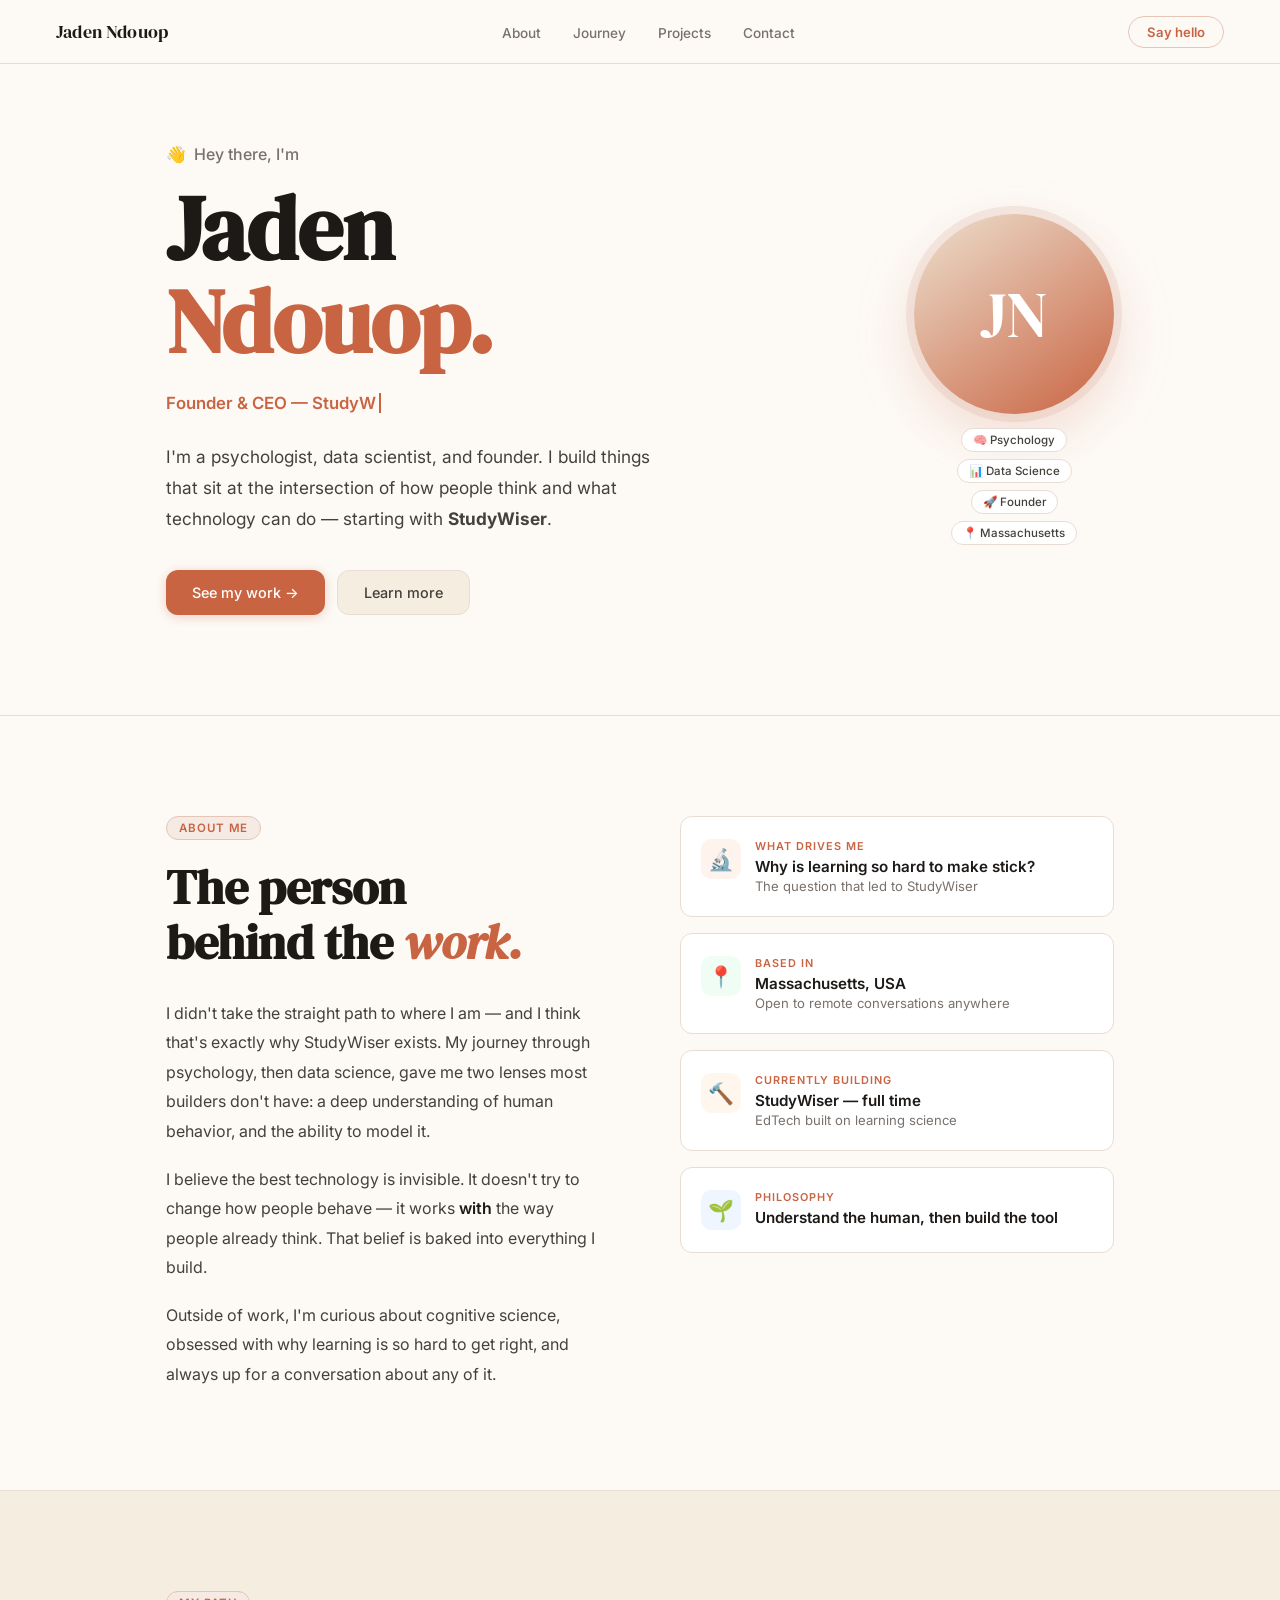
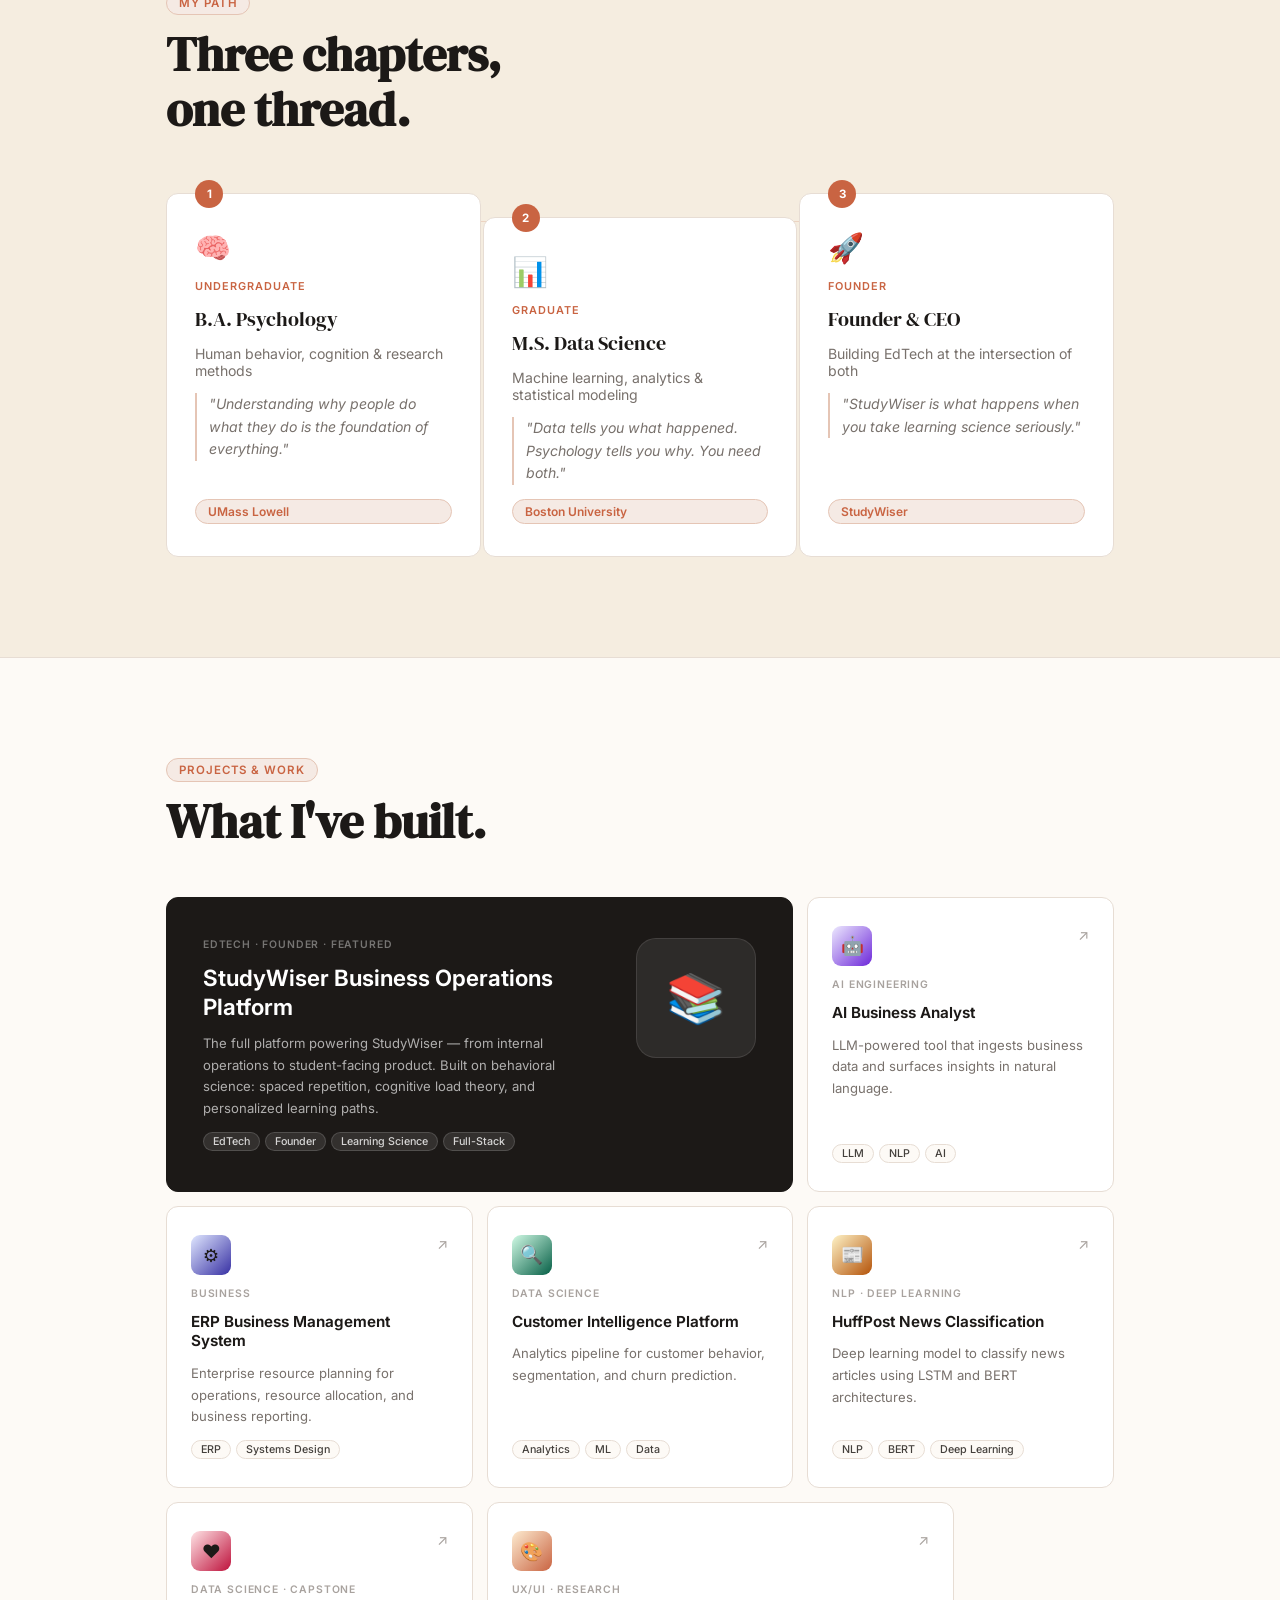
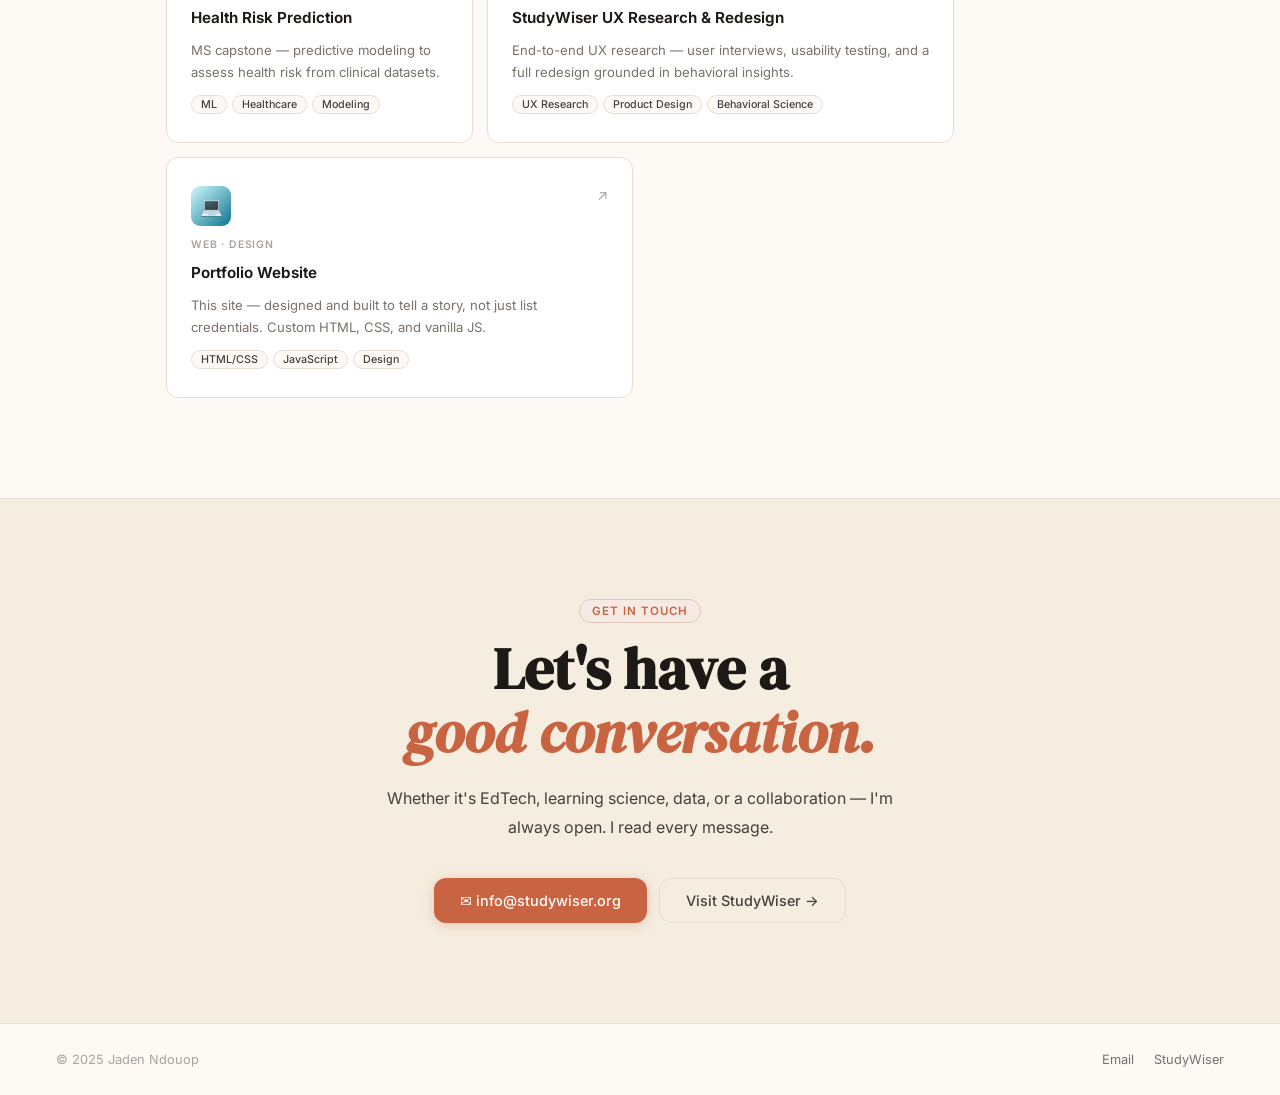
==== commit 3b571628: "Add 8 individual project pages with templates" ====
--- a/index.html
+++ b/index.html
@@ -581,7 +581,7 @@
     <div class="bento">
 
       <!-- Featured -->
-      <a href="https://studywiser.org" target="_blank" class="pc pc-featured col-4 reveal">
+      <a href="./projects/studywiser-ops.html" class="pc pc-featured col-4 reveal">
         <div class="featured-left">
           <div class="pc-cat">EdTech · Founder · Featured</div>
           <div class="pc-name">StudyWiser Business Operations Platform</div>
@@ -597,81 +597,88 @@
       </a>
 
       <!-- AI Business Analyst -->
-      <div class="pc pc-purple col-2 reveal" style="transition-delay:.06s">
+      <a href="./projects/ai-analyst.html" class="pc pc-purple col-2 reveal" style="transition-delay:.06s">
         <div class="pc-header">
           <div class="pc-icon" style="background:linear-gradient(135deg,#EDE9FE,#6D28D9);">🤖</div>
+          <span class="pc-arrow">↗</span>
         </div>
         <div class="pc-cat">AI Engineering</div>
         <div class="pc-name">AI Business Analyst</div>
         <div class="pc-desc">LLM-powered tool that ingests business data and surfaces insights in natural language.</div>
         <div class="pc-tags"><span class="pc-tag">LLM</span><span class="pc-tag">NLP</span><span class="pc-tag">AI</span></div>
-      </div>
+      </a>
 
       <!-- ERP -->
-      <div class="pc pc-indigo col-2 reveal" style="transition-delay:.1s">
+      <a href="./projects/erp.html" class="pc pc-indigo col-2 reveal" style="transition-delay:.1s">
         <div class="pc-header">
           <div class="pc-icon" style="background:linear-gradient(135deg,#E0E7FF,#3730A3);">⚙️</div>
+          <span class="pc-arrow">↗</span>
         </div>
         <div class="pc-cat">Business</div>
         <div class="pc-name">ERP Business Management System</div>
         <div class="pc-desc">Enterprise resource planning for operations, resource allocation, and business reporting.</div>
         <div class="pc-tags"><span class="pc-tag">ERP</span><span class="pc-tag">Systems Design</span></div>
-      </div>
+      </a>
 
       <!-- Customer Intelligence -->
-      <div class="pc pc-green col-2 reveal" style="transition-delay:.14s">
+      <a href="./projects/customer-intelligence.html" class="pc pc-green col-2 reveal" style="transition-delay:.14s">
         <div class="pc-header">
           <div class="pc-icon" style="background:linear-gradient(135deg,#D1FAE5,#065F46);">🔍</div>
+          <span class="pc-arrow">↗</span>
         </div>
         <div class="pc-cat">Data Science</div>
         <div class="pc-name">Customer Intelligence Platform</div>
         <div class="pc-desc">Analytics pipeline for customer behavior, segmentation, and churn prediction.</div>
         <div class="pc-tags"><span class="pc-tag">Analytics</span><span class="pc-tag">ML</span><span class="pc-tag">Data</span></div>
-      </div>
+      </a>
 
       <!-- HuffPost NLP -->
-      <div class="pc pc-amber col-2 reveal" style="transition-delay:.18s">
+      <a href="./projects/huffpost-nlp.html" class="pc pc-amber col-2 reveal" style="transition-delay:.18s">
         <div class="pc-header">
           <div class="pc-icon" style="background:linear-gradient(135deg,#FEF3C7,#B45309);">📰</div>
+          <span class="pc-arrow">↗</span>
         </div>
         <div class="pc-cat">NLP · Deep Learning</div>
         <div class="pc-name">HuffPost News Classification</div>
         <div class="pc-desc">Deep learning model to classify news articles using LSTM and BERT architectures.</div>
         <div class="pc-tags"><span class="pc-tag">NLP</span><span class="pc-tag">BERT</span><span class="pc-tag">Deep Learning</span></div>
-      </div>
+      </a>
 
       <!-- Health Risk -->
-      <div class="pc pc-rose col-2 reveal" style="transition-delay:.22s">
+      <a href="./projects/health-risk.html" class="pc pc-rose col-2 reveal" style="transition-delay:.22s">
         <div class="pc-header">
           <div class="pc-icon" style="background:linear-gradient(135deg,#FFE4E6,#BE123C);">❤️</div>
+          <span class="pc-arrow">↗</span>
         </div>
         <div class="pc-cat">Data Science · Capstone</div>
         <div class="pc-name">Health Risk Prediction</div>
         <div class="pc-desc">MS capstone — predictive modeling to assess health risk from clinical datasets.</div>
         <div class="pc-tags"><span class="pc-tag">ML</span><span class="pc-tag">Healthcare</span><span class="pc-tag">Modeling</span></div>
-      </div>
+      </a>
 
       <!-- UX Research -->
-      <div class="pc pc-terra col-3 reveal" style="transition-delay:.26s">
+      <a href="./projects/ux-research.html" class="pc pc-terra col-3 reveal" style="transition-delay:.26s">
         <div class="pc-header">
           <div class="pc-icon" style="background:linear-gradient(135deg,#FDEBD0,#C96442);">🎨</div>
+          <span class="pc-arrow">↗</span>
         </div>
         <div class="pc-cat">UX/UI · Research</div>
         <div class="pc-name">StudyWiser UX Research & Redesign</div>
         <div class="pc-desc">End-to-end UX research — user interviews, usability testing, and a full redesign grounded in behavioral insights.</div>
         <div class="pc-tags"><span class="pc-tag">UX Research</span><span class="pc-tag">Product Design</span><span class="pc-tag">Behavioral Science</span></div>
-      </div>
+      </a>
 
       <!-- Portfolio -->
-      <div class="pc pc-cyan col-3 reveal" style="transition-delay:.3s">
+      <a href="./projects/portfolio.html" class="pc pc-cyan col-3 reveal" style="transition-delay:.3s">
         <div class="pc-header">
           <div class="pc-icon" style="background:linear-gradient(135deg,#CFFAFE,#0E7490);">💻</div>
+          <span class="pc-arrow">↗</span>
         </div>
         <div class="pc-cat">Web · Design</div>
         <div class="pc-name">Portfolio Website</div>
         <div class="pc-desc">This site — designed and built to tell a story, not just list credentials. Custom HTML, CSS, and vanilla JS.</div>
         <div class="pc-tags"><span class="pc-tag">HTML/CSS</span><span class="pc-tag">JavaScript</span><span class="pc-tag">Design</span></div>
-      </div>
+      </a>
 
     </div>
   </div>
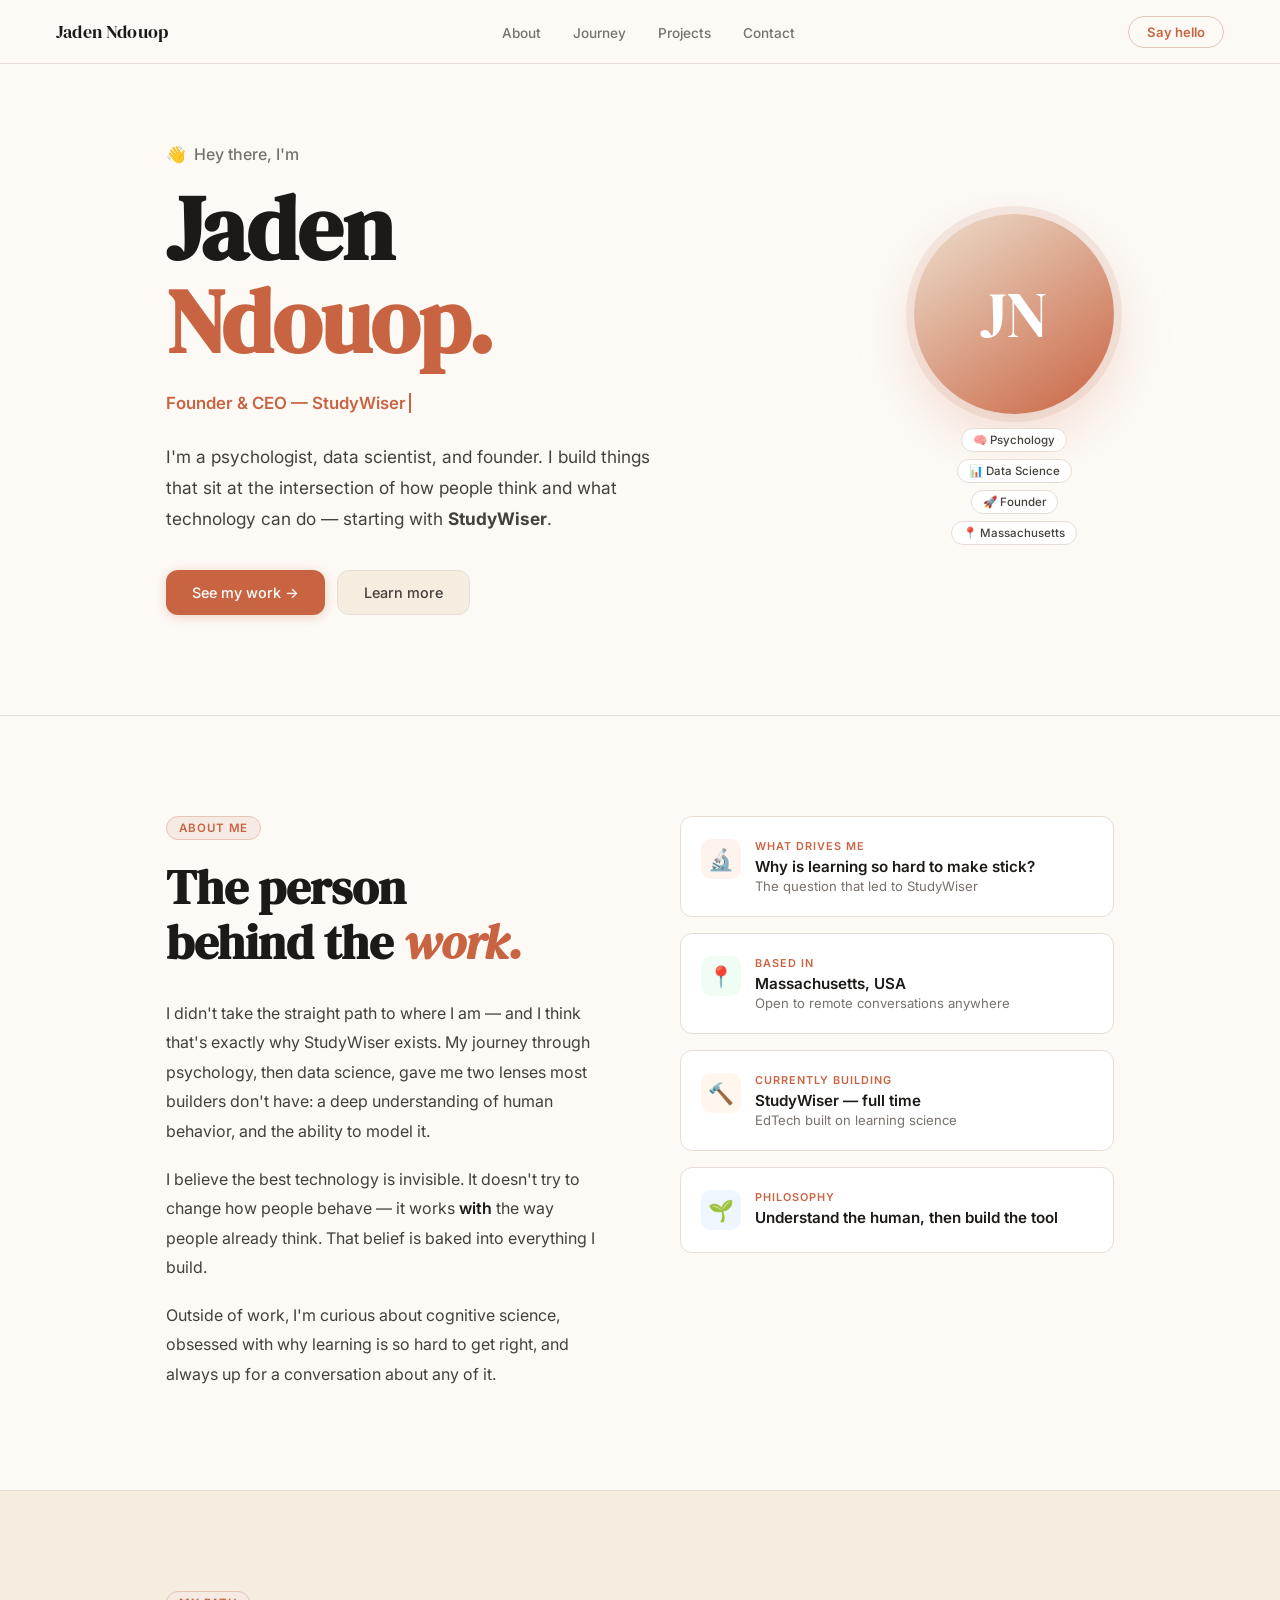
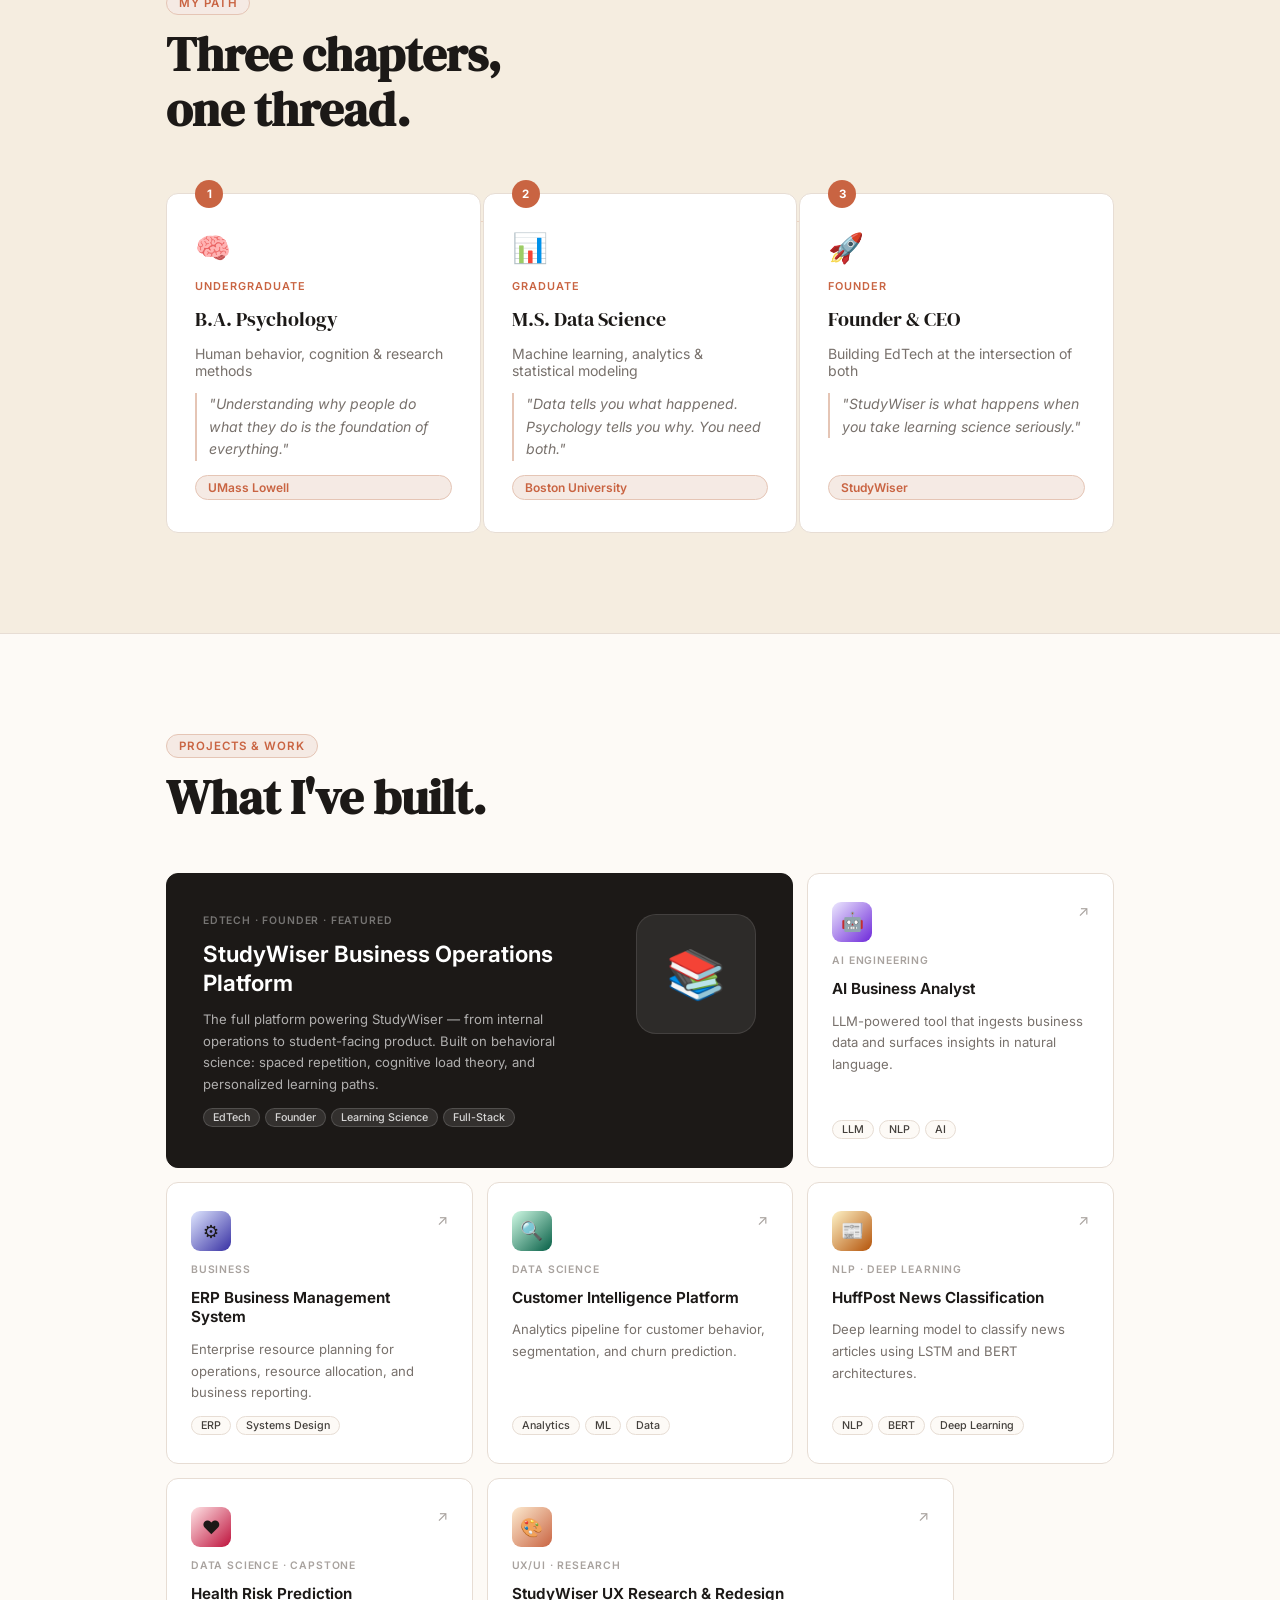
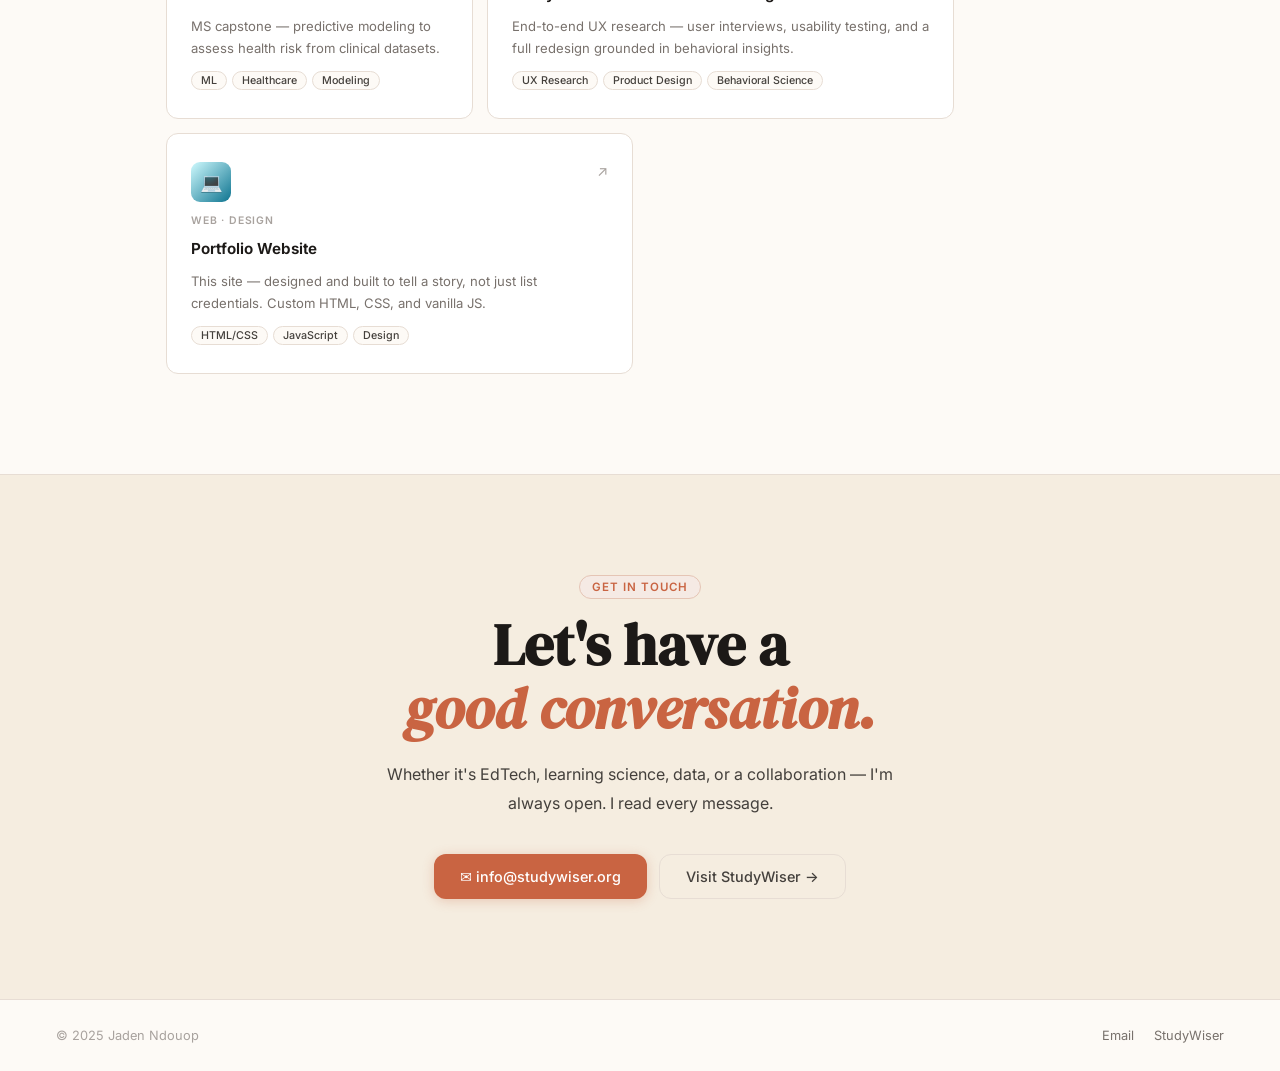
==== commit c9f439f9: "Fix journey cards alignment" ====
--- a/index.html
+++ b/index.html
@@ -248,7 +248,6 @@
       position: relative; transition: box-shadow .25s, transform .25s;
     }
     .jstep:hover { box-shadow: 0 12px 40px rgba(0,0,0,.08); transform: translateY(-4px); }
-    .jstep:nth-child(2) { margin-top: 24px; }
 
     .jstep-num {
       position: absolute; top: -14px; left: 28px;
